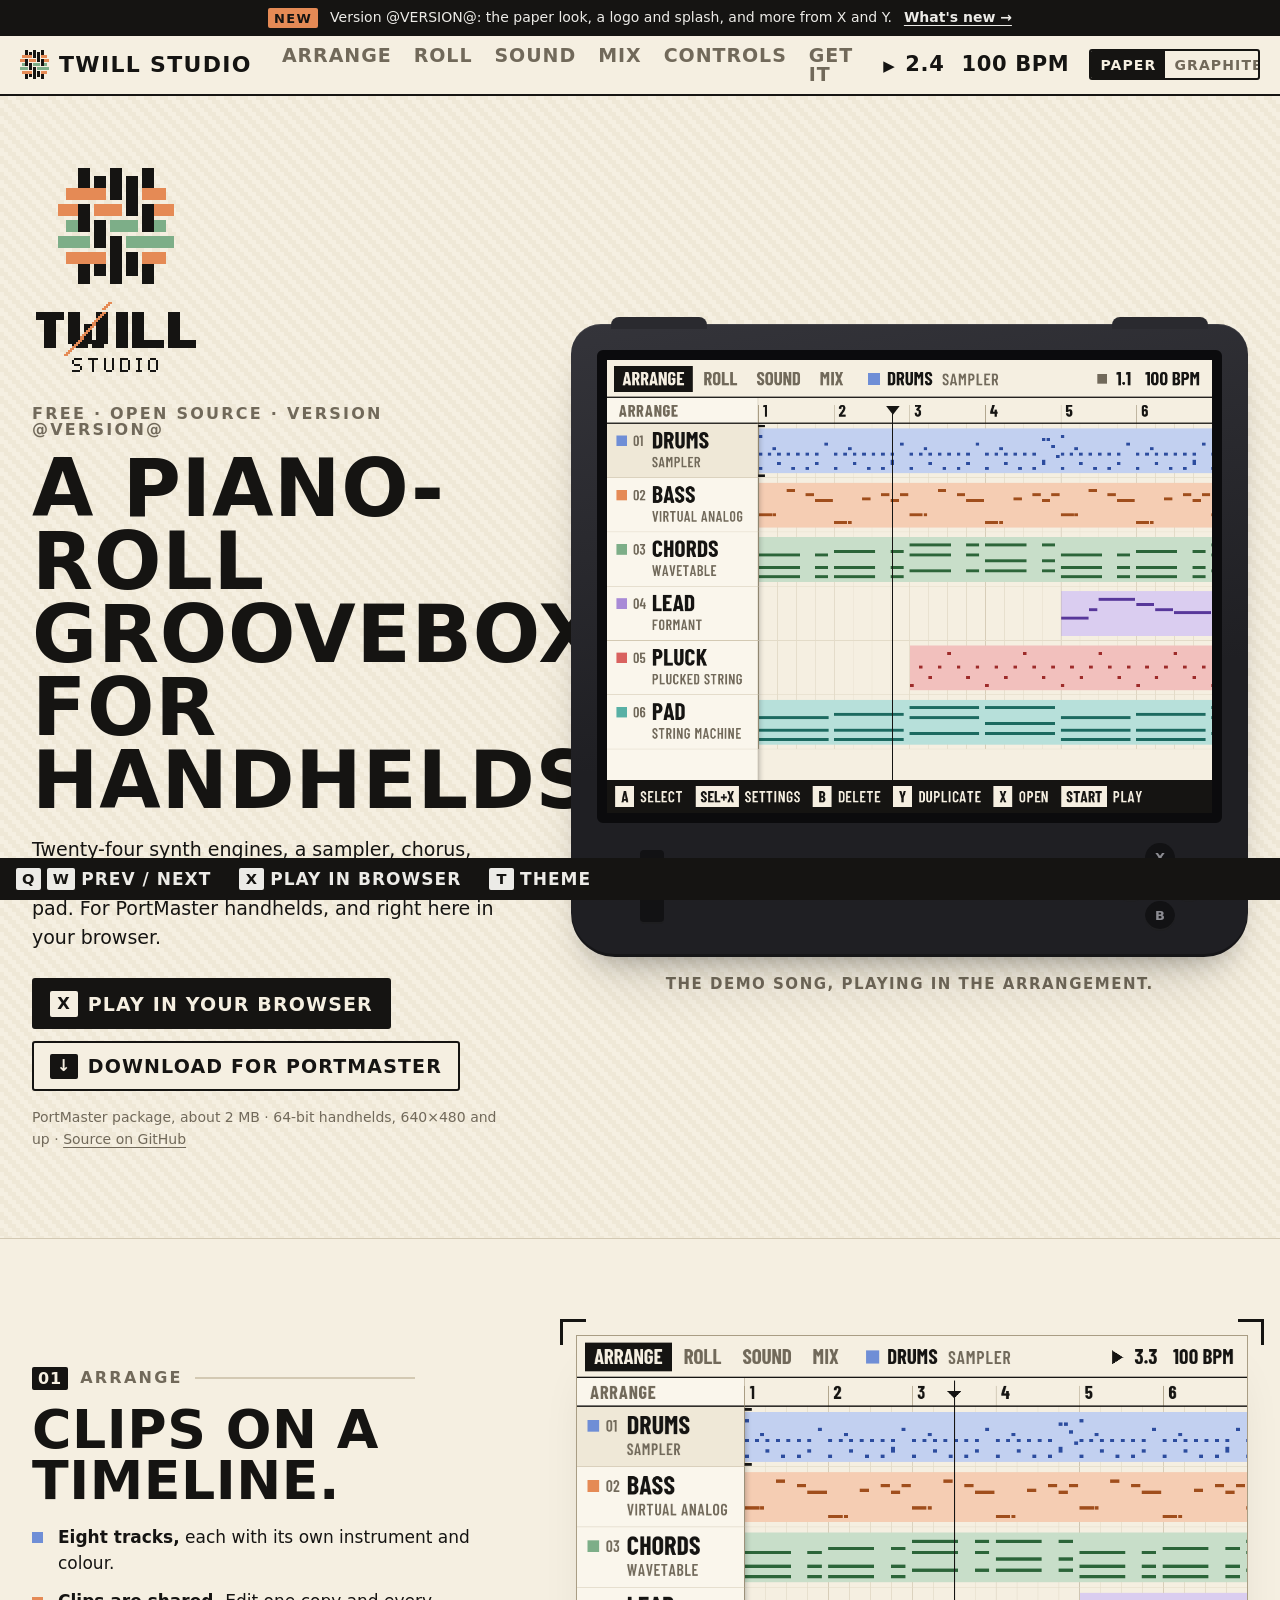
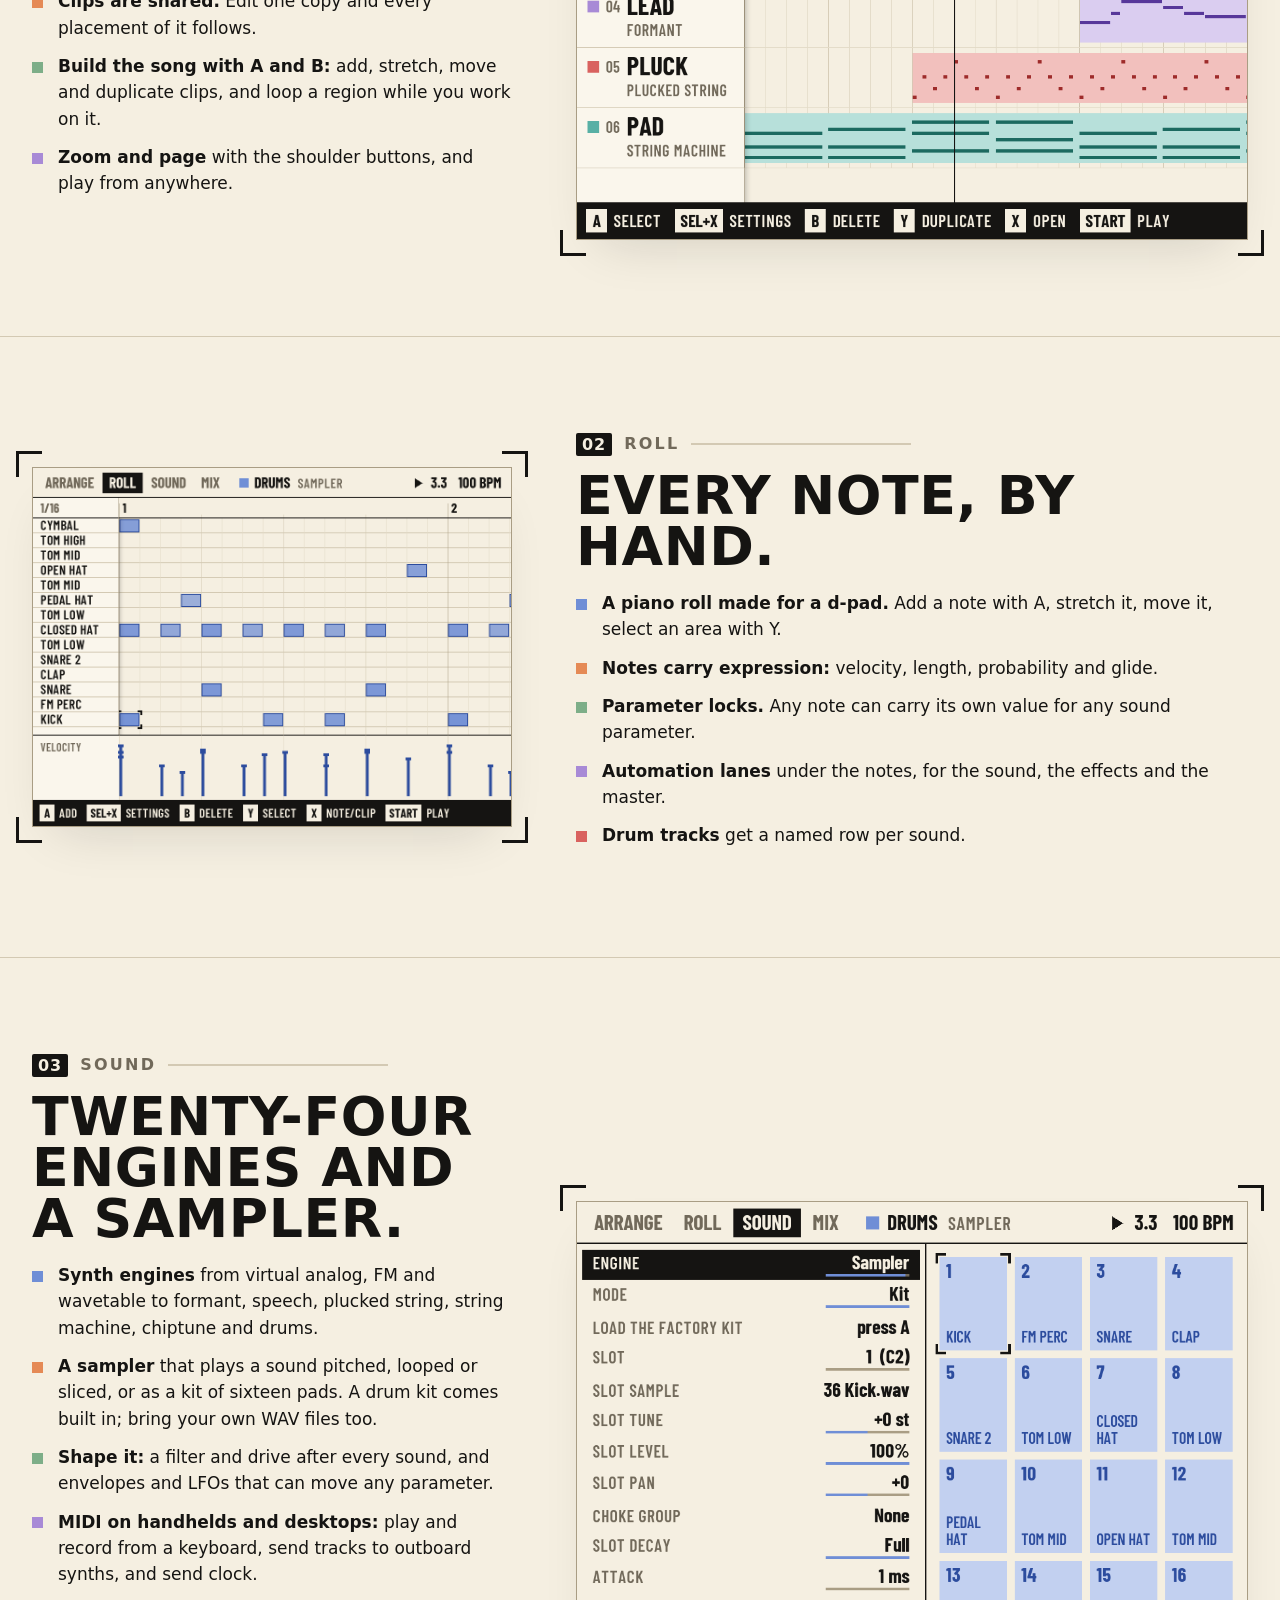
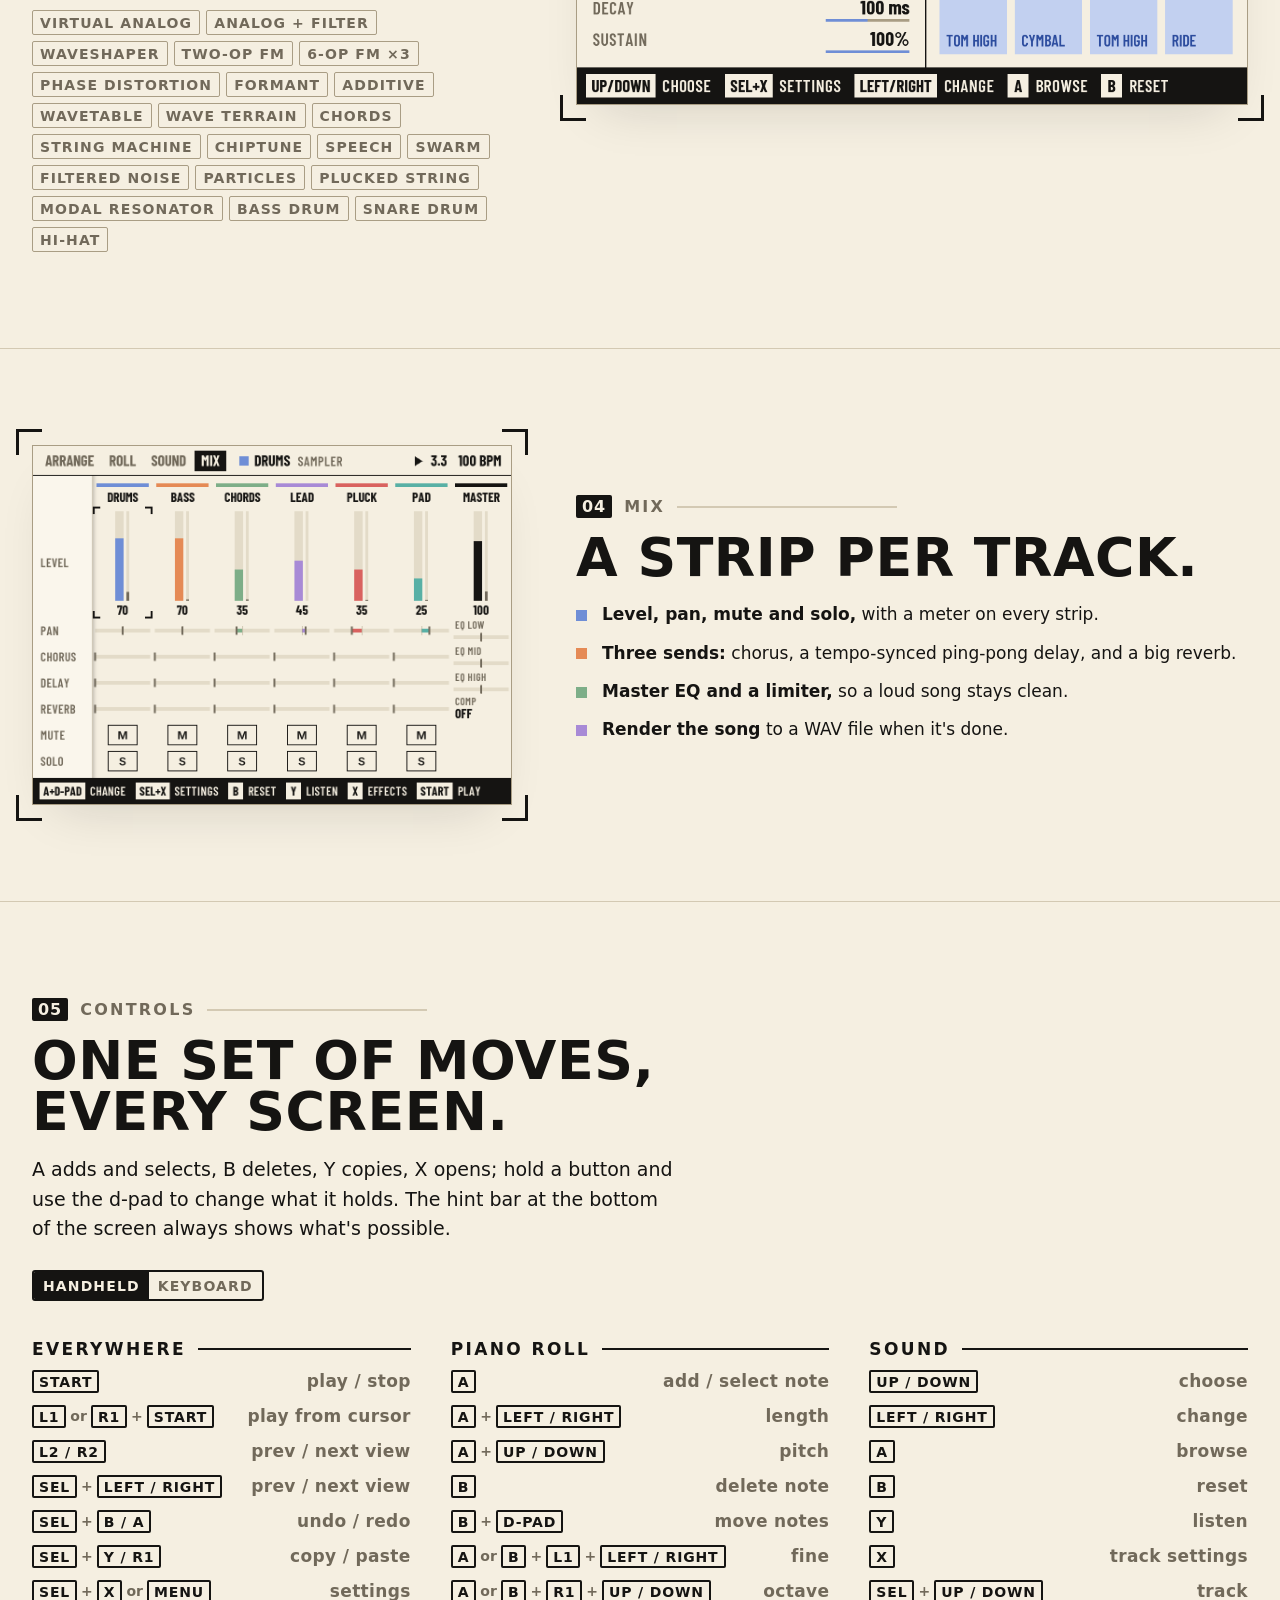
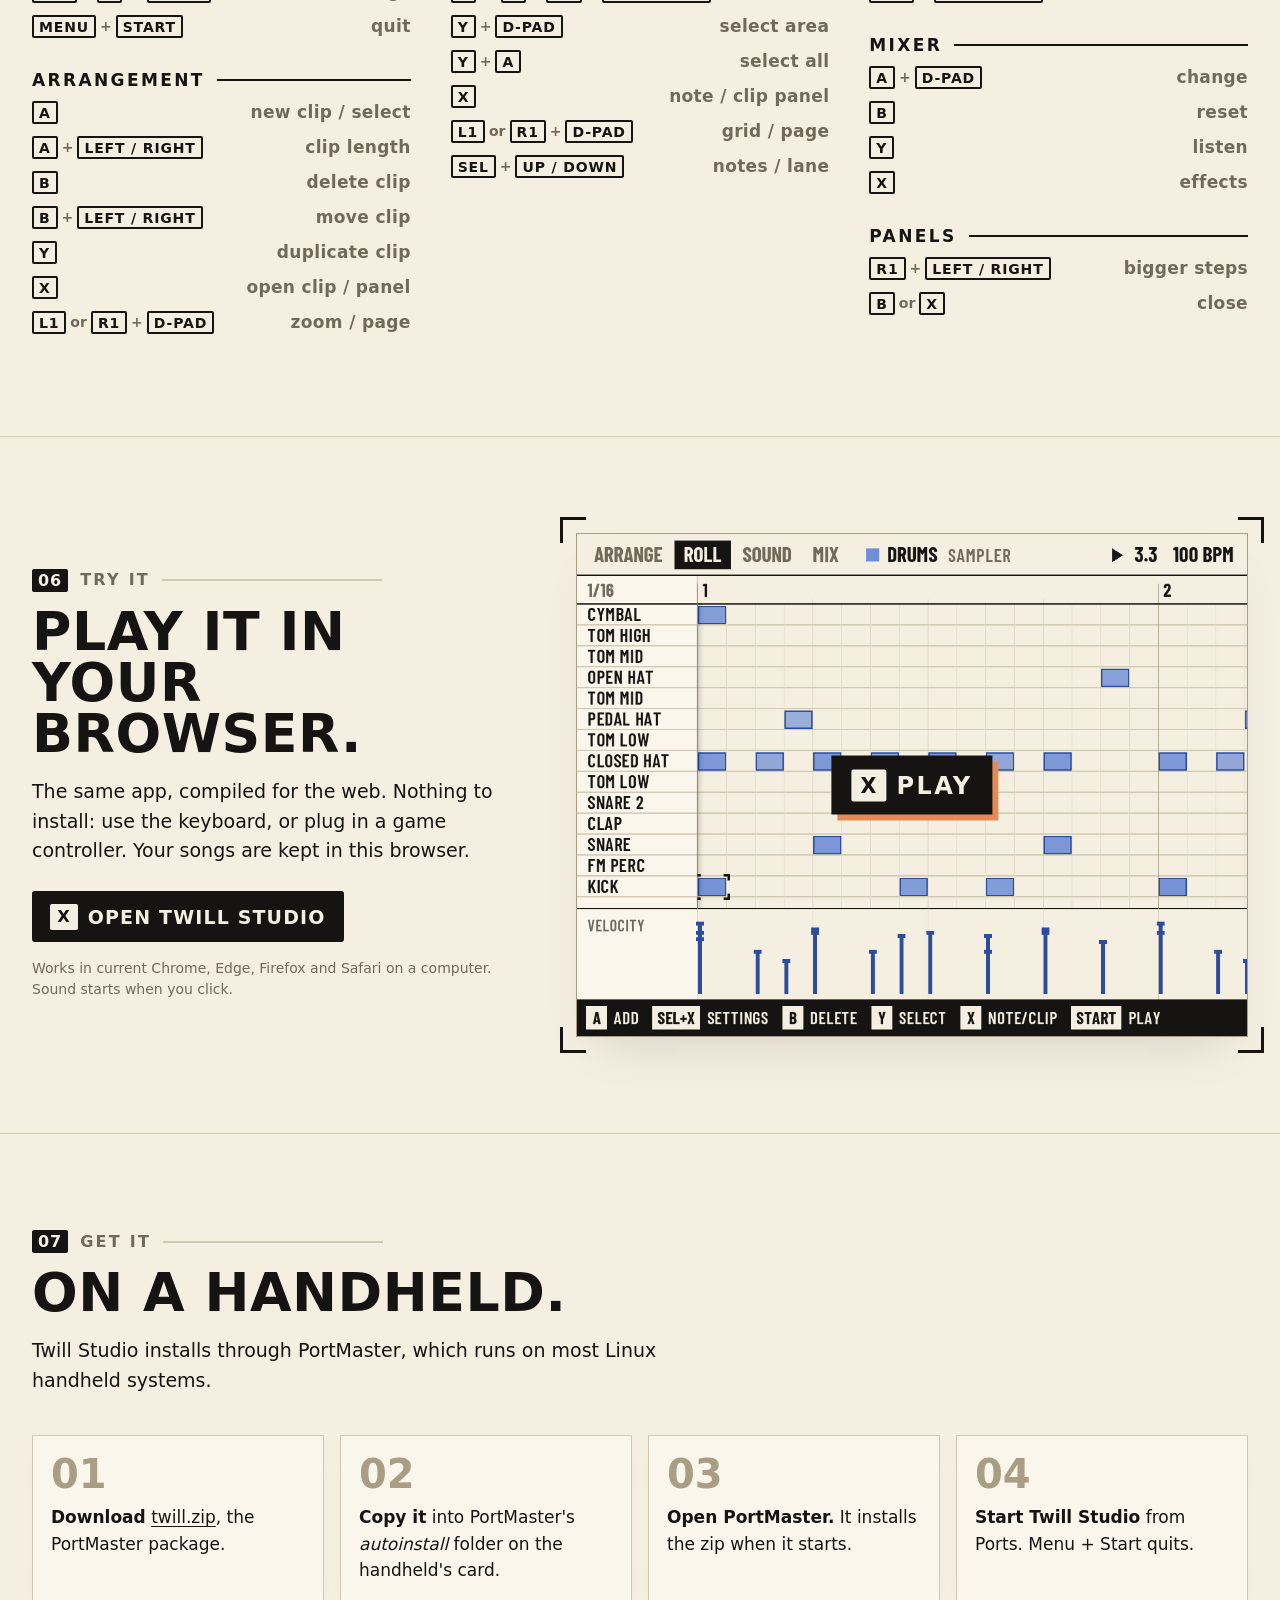
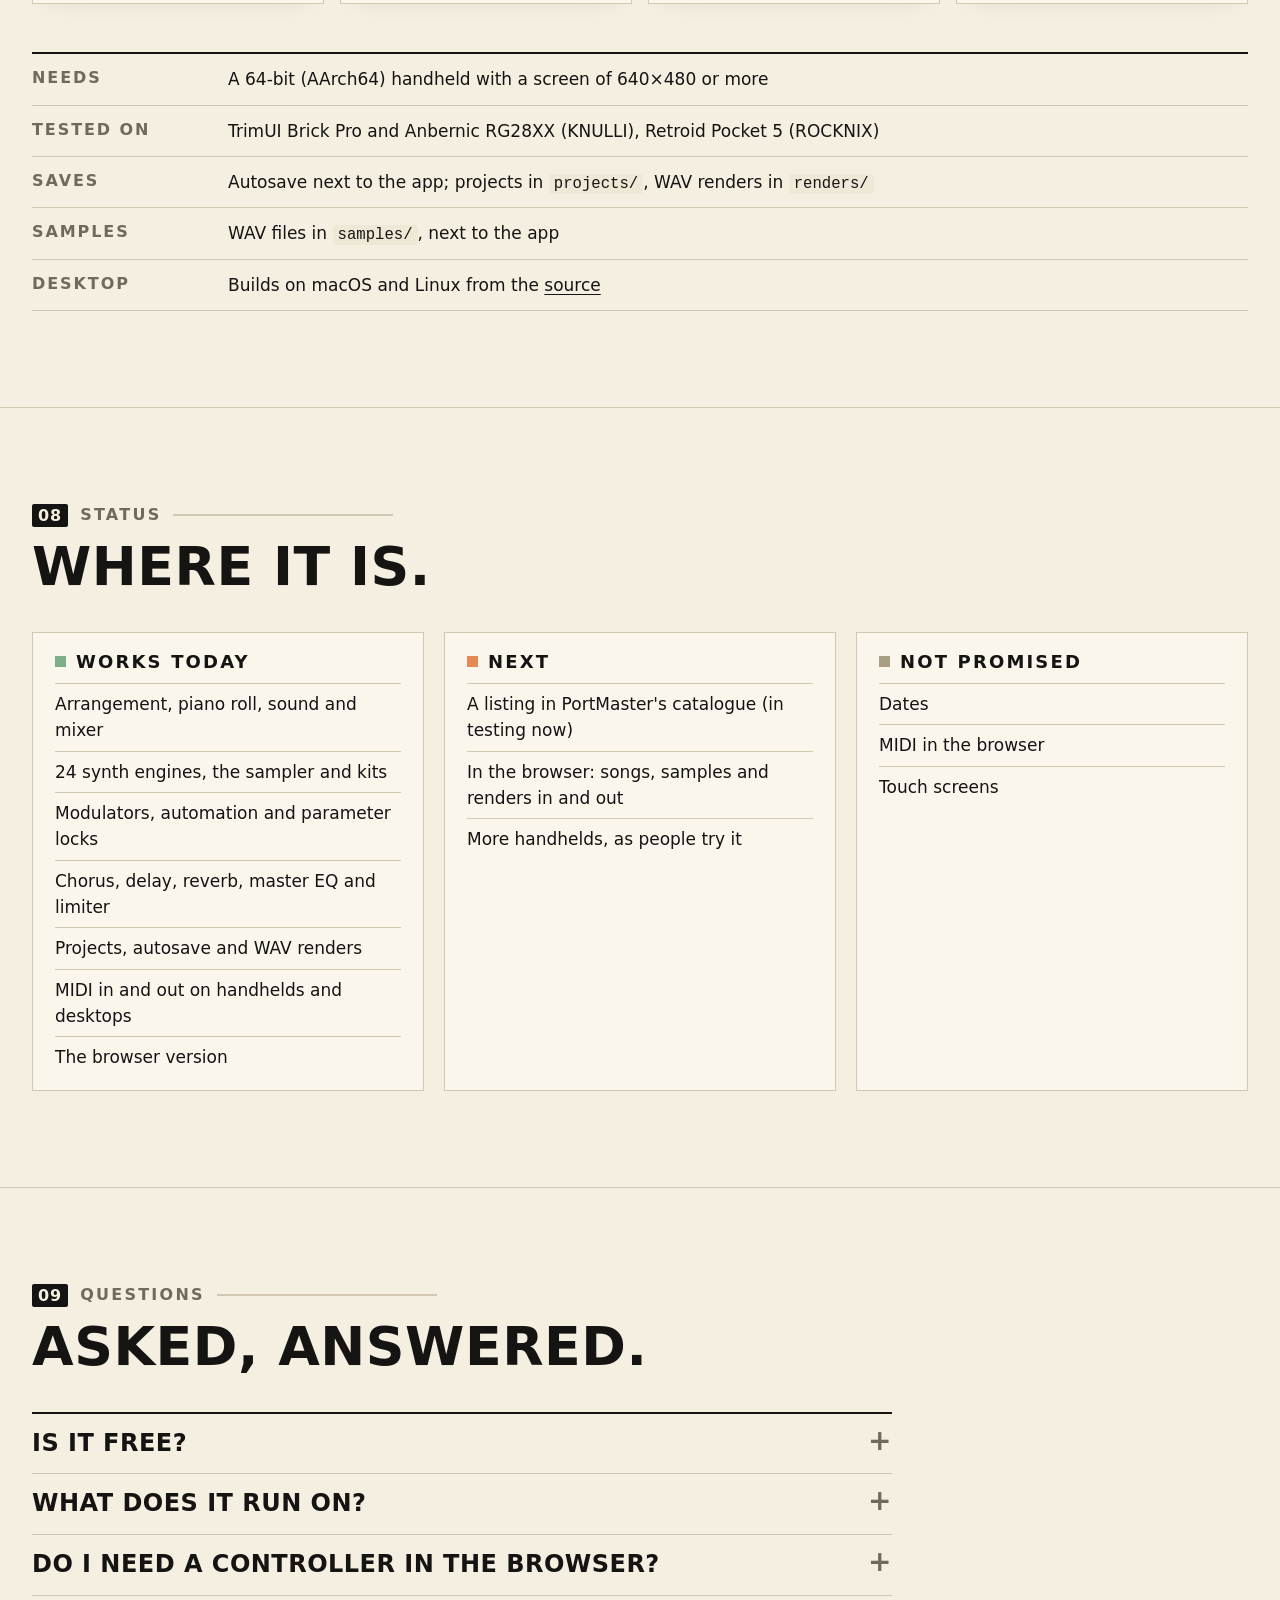
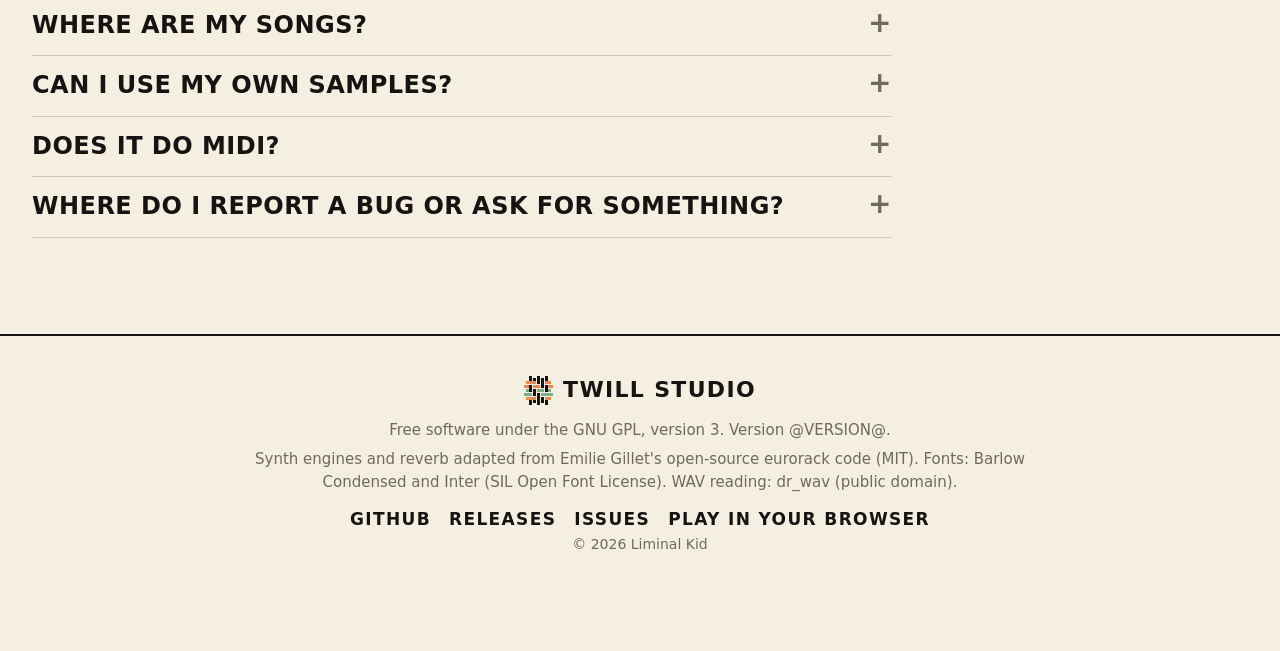
==== site/index.html @ 5e8b1de3 "A website and a web version: the landing page in the app's look, and Twill Studio in the browser Git" ====
<!doctype html>
<html lang="en">
<head>
<meta charset="utf-8">
<meta name="viewport" content="width=device-width, initial-scale=1">
<title>Twill Studio: a piano-roll groovebox for handhelds</title>
<meta name="description" content="A free, open-source piano-roll groovebox for PortMaster handhelds and your browser: 24 synth engines, a sampler, chorus, delay and reverb, written note by note with a d-pad.">
<meta property="og:title" content="Twill Studio">
<meta property="og:description" content="A free, open-source piano-roll groovebox for handhelds and your browser.">
<meta property="og:image" content="https://liminalkid.github.io/TwillStudio/images/logo/twill-logo-dark-social-1280x640.png">
<meta name="twitter:card" content="summary_large_image">
<link rel="icon" href="images/logo/twill-logo-dark-square-512.png">
<!-- The theme, before anything draws: the visitor's choice, else the system's. -->
<script>
  (function () {
    var t = null;
    try { t = localStorage.getItem('twill-theme'); } catch (e) {}
    if (t !== 'light' && t !== 'dark') t = matchMedia('(prefers-color-scheme: dark)').matches ? 'dark' : 'light';
    document.documentElement.setAttribute('data-theme', t);
  })();
</script>
<link rel="stylesheet" href="style.css">
</head>
<body>
<a class="skip" href="#main">Skip to content</a>

<div class="strip">
  <span class="chip">NEW</span>
  <span>Version @VERSION@: the paper look, a logo and splash, and more from X and Y.</span>
  <a href="https://github.com/LiminalKid/TwillStudio/releases/tag/v@VERSION@">What's new →</a>
</div>

<header class="topbar">
  <a class="brand" href="#top" aria-label="Twill Studio, top of the page">
    <canvas class="mark" width="29" height="29" aria-hidden="true"></canvas>
    <span>TWILL STUDIO</span>
  </a>
  <nav class="tabs" aria-label="Sections">
    <a href="#arrange">ARRANGE</a>
    <a href="#roll">ROLL</a>
    <a href="#sound">SOUND</a>
    <a href="#mix">MIX</a>
    <a href="#controls">CONTROLS</a>
    <a href="#get">GET IT</a>
  </nav>
  <div class="transport" aria-hidden="true">
    <span class="play-glyph">▶</span><span class="pos">1.1</span><span class="bpm">100 BPM</span>
  </div>
  <div class="theme" role="group" aria-label="Theme">
    <button type="button" data-set-theme="light">PAPER</button>
    <button type="button" data-set-theme="dark">GRAPHITE</button>
  </div>
</header>

<main id="main">

<section class="hero-wrap" id="top">
<div class="hero">
  <div class="hero-copy">
    <canvas class="weave" aria-label="The Twill Studio logo: a swatch of twill weave above the words Twill Studio" role="img"></canvas>
    <p class="eyebrow">FREE · OPEN SOURCE · VERSION @VERSION@</p>
    <h1>A piano-roll groovebox for handhelds.</h1>
    <p class="lede">Twenty-four synth engines, a sampler, chorus, delay and reverb, written note by
      note with a d-pad. For PortMaster handhelds, and right here in your browser.</p>
    <div class="ctas">
      <a class="button primary" href="play/"><kbd>X</kbd>Play in your browser</a>
      <a class="button" href="https://github.com/LiminalKid/TwillStudio/releases/latest/download/twill.zip"><kbd>↓</kbd>Download for PortMaster</a>
    </div>
    <p class="fine">PortMaster package, about 2 MB · 64-bit handhelds, 640×480 and up ·
      <a href="https://github.com/LiminalKid/TwillStudio">Source on GitHub</a></p>
  </div>
  <div class="hero-device">
    <div class="device" aria-hidden="true">
      <div class="shoulders"><i></i><i></i></div>
      <div class="screen">
        <img class="on-light" src="images/screens/arrangement-stopped-light.png" alt="">
        <img class="on-dark" src="images/screens/arrangement-stopped-dark.png" alt="">
        <div class="playhead"><b></b></div>
      </div>
      <div class="controls-row">
        <div class="dpad"><i></i><i></i></div>
        <div class="minis"><i>SELECT</i><i>START</i></div>
        <div class="face"><i>X</i><i>Y</i><i>A</i><i>B</i></div>
      </div>
    </div>
    <p class="caption">The demo song, playing in the arrangement.</p>
  </div>
</div>
</section>

<section class="band" id="arrange">
  <div class="band-copy">
    <p class="eyebrow"><span class="num">01</span> ARRANGE</p>
    <h2>Clips on a timeline.</h2>
    <ul>
      <li><b>Eight tracks,</b> each with its own instrument and colour.</li>
      <li><b>Clips are shared.</b> Edit one copy and every placement of it follows.</li>
      <li><b>Build the song with A and B:</b> add, stretch, move and duplicate clips, and loop a
        region while you work on it.</li>
      <li><b>Zoom and page</b> with the shoulder buttons, and play from anywhere.</li>
    </ul>
  </div>
  <figure class="shot">
    <img class="on-light" src="images/screens/arrangement-light.png" alt="The arrangement: six tracks of clips, drums, bass, chords, lead, pluck and pad, with the playhead in bar 3" loading="lazy">
    <img class="on-dark" src="images/screens/arrangement-dark.png" alt="The arrangement: six tracks of clips, drums, bass, chords, lead, pluck and pad, with the playhead in bar 3" loading="lazy">
  </figure>
</section>

<section class="band flip" id="roll">
  <div class="band-copy">
    <p class="eyebrow"><span class="num">02</span> ROLL</p>
    <h2>Every note, by hand.</h2>
    <ul>
      <li><b>A piano roll made for a d-pad.</b> Add a note with A, stretch it, move it, select an
        area with Y.</li>
      <li><b>Notes carry expression:</b> velocity, length, probability and glide.</li>
      <li><b>Parameter locks.</b> Any note can carry its own value for any sound parameter.</li>
      <li><b>Automation lanes</b> under the notes, for the sound, the effects and the master.</li>
      <li><b>Drum tracks</b> get a named row per sound.</li>
    </ul>
  </div>
  <figure class="shot">
    <img class="on-light" src="images/screens/roll-light.png" alt="The piano roll on the drum track: a named row per drum, with velocities in a lane below" loading="lazy">
    <img class="on-dark" src="images/screens/roll-dark.png" alt="The piano roll on the drum track: a named row per drum, with velocities in a lane below" loading="lazy">
  </figure>
</section>

<section class="band" id="sound">
  <div class="band-copy">
    <p class="eyebrow"><span class="num">03</span> SOUND</p>
    <h2>Twenty-four engines and a sampler.</h2>
    <ul>
      <li><b>Synth engines</b> from virtual analog, FM and wavetable to formant, speech, plucked
        string, string machine, chiptune and drums.</li>
      <li><b>A sampler</b> that plays a sound pitched, looped or sliced, or as a kit of sixteen
        pads. A drum kit comes built in; bring your own WAV files too.</li>
      <li><b>Shape it:</b> a filter and drive after every sound, and envelopes and LFOs that can
        move any parameter.</li>
      <li><b>MIDI on handhelds and desktops:</b> play and record from a keyboard, send tracks to
        outboard synths, and send clock.</li>
    </ul>
    <ul class="engines" aria-label="The synth engines">
      <li>Virtual analog</li><li>Analog + filter</li><li>Waveshaper</li><li>Two-op FM</li>
      <li>6-op FM ×3</li><li>Phase distortion</li><li>Formant</li><li>Additive</li>
      <li>Wavetable</li><li>Wave terrain</li><li>Chords</li><li>String machine</li>
      <li>Chiptune</li><li>Speech</li><li>Swarm</li><li>Filtered noise</li><li>Particles</li>
      <li>Plucked string</li><li>Modal resonator</li><li>Bass drum</li><li>Snare drum</li><li>Hi-hat</li>
    </ul>
  </div>
  <figure class="shot">
    <img class="on-light" src="images/screens/sound-light.png" alt="The sound view: the sampler in kit mode, with its sixteen pads and their settings" loading="lazy">
    <img class="on-dark" src="images/screens/sound-dark.png" alt="The sound view: the sampler in kit mode, with its sixteen pads and their settings" loading="lazy">
  </figure>
</section>

<section class="band flip" id="mix">
  <div class="band-copy">
    <p class="eyebrow"><span class="num">04</span> MIX</p>
    <h2>A strip per track.</h2>
    <ul>
      <li><b>Level, pan, mute and solo,</b> with a meter on every strip.</li>
      <li><b>Three sends:</b> chorus, a tempo-synced ping-pong delay, and a big reverb.</li>
      <li><b>Master EQ and a limiter,</b> so a loud song stays clean.</li>
      <li><b>Render the song</b> to a WAV file when it's done.</li>
    </ul>
  </div>
  <figure class="shot">
    <img class="on-light" src="images/screens/mixer-light.png" alt="The mixer: a strip per track with meter, level, pan, sends, mute and solo, and the master" loading="lazy">
    <img class="on-dark" src="images/screens/mixer-dark.png" alt="The mixer: a strip per track with meter, level, pan, sends, mute and solo, and the master" loading="lazy">
  </figure>
</section>

<section class="band wide" id="controls">
  <div class="band-head">
    <p class="eyebrow"><span class="num">05</span> CONTROLS</p>
    <h2>One set of moves, every screen.</h2>
    <p class="lede">A adds and selects, B deletes, Y copies, X opens; hold a button and use the
      d-pad to change what it holds. The hint bar at the bottom of the screen always shows what's
      possible.</p>
    <div class="switch" role="group" aria-label="Show the controls as">
      <button type="button" data-keys="pad" aria-pressed="true">HANDHELD</button>
      <button type="button" data-keys="keyboard" aria-pressed="false">KEYBOARD</button>
    </div>
  </div>
  <div class="control-sheet" id="control-sheet"></div>
</section>

<section class="band try" id="play">
  <div class="band-copy">
    <p class="eyebrow"><span class="num">06</span> TRY IT</p>
    <h2>Play it in your browser.</h2>
    <p class="lede">The same app, compiled for the web. Nothing to install: use the keyboard, or
      plug in a game controller. Your songs are kept in this browser.</p>
    <div class="ctas">
      <a class="button primary" href="play/"><kbd>X</kbd>Open Twill Studio</a>
    </div>
    <p class="fine">Works in current Chrome, Edge, Firefox and Safari on a computer. Sound starts
      when you click.</p>
  </div>
  <a class="shot link" href="play/" aria-label="Open Twill Studio in your browser">
    <img class="on-light" src="images/screens/roll-light.png" alt="" loading="lazy">
    <img class="on-dark" src="images/screens/roll-dark.png" alt="" loading="lazy">
    <span class="play-badge"><kbd>X</kbd>PLAY</span>
  </a>
</section>

<section class="band wide" id="get">
  <div class="band-head">
    <p class="eyebrow"><span class="num">07</span> GET IT</p>
    <h2>On a handheld.</h2>
    <p class="lede">Twill Studio installs through PortMaster, which runs on most Linux handheld
      systems.</p>
  </div>
  <ol class="steps">
    <li><span class="num">01</span><b>Download</b> <a href="https://github.com/LiminalKid/TwillStudio/releases/latest/download/twill.zip">twill.zip</a>, the PortMaster package.</li>
    <li><span class="num">02</span><b>Copy it</b> into PortMaster's <i>autoinstall</i> folder on the handheld's card.</li>
    <li><span class="num">03</span><b>Open PortMaster.</b> It installs the zip when it starts.</li>
    <li><span class="num">04</span><b>Start Twill Studio</b> from Ports. Menu + Start quits.</li>
  </ol>
  <dl class="spec">
    <div><dt>NEEDS</dt><dd>A 64-bit (AArch64) handheld with a screen of 640×480 or more</dd></div>
    <div><dt>TESTED ON</dt><dd>TrimUI Brick Pro and Anbernic RG28XX (KNULLI), Retroid Pocket 5 (ROCKNIX)</dd></div>
    <div><dt>SAVES</dt><dd>Autosave next to the app; projects in <code>projects/</code>, WAV renders in <code>renders/</code></dd></div>
    <div><dt>SAMPLES</dt><dd>WAV files in <code>samples/</code>, next to the app</dd></div>
    <div><dt>DESKTOP</dt><dd>Builds on macOS and Linux from the <a href="https://github.com/LiminalKid/TwillStudio/blob/main/BUILDING.md">source</a></dd></div>
  </dl>
</section>

<section class="band wide" id="status">
  <div class="band-head">
    <p class="eyebrow"><span class="num">08</span> STATUS</p>
    <h2>Where it is.</h2>
  </div>
  <div class="status">
    <div>
      <h3><span class="dot ok"></span>WORKS TODAY</h3>
      <ul>
        <li>Arrangement, piano roll, sound and mixer</li>
        <li>24 synth engines, the sampler and kits</li>
        <li>Modulators, automation and parameter locks</li>
        <li>Chorus, delay, reverb, master EQ and limiter</li>
        <li>Projects, autosave and WAV renders</li>
        <li>MIDI in and out on handhelds and desktops</li>
        <li>The browser version</li>
      </ul>
    </div>
    <div>
      <h3><span class="dot next"></span>NEXT</h3>
      <ul>
        <li>A listing in PortMaster's catalogue (in testing now)</li>
        <li>In the browser: songs, samples and renders in and out</li>
        <li>More handhelds, as people try it</li>
      </ul>
    </div>
    <div>
      <h3><span class="dot no"></span>NOT PROMISED</h3>
      <ul>
        <li>Dates</li>
        <li>MIDI in the browser</li>
        <li>Touch screens</li>
      </ul>
    </div>
  </div>
</section>

<section class="band wide" id="faq">
  <div class="band-head">
    <p class="eyebrow"><span class="num">09</span> QUESTIONS</p>
    <h2>Asked, answered.</h2>
  </div>
  <div class="faq">
    <details>
      <summary>Is it free?</summary>
      <p>Yes, and open source under the GNU GPL, version 3. The built-in drum kit's samples are
        public domain (CC0). Music you make with Twill Studio is yours.</p>
    </details>
    <details>
      <summary>What does it run on?</summary>
      <p>64-bit Linux handhelds through PortMaster, with a screen of 640×480 or larger; current
        web browsers on a computer; and macOS or Linux if you build it yourself.</p>
    </details>
    <details>
      <summary>Do I need a controller in the browser?</summary>
      <p>No. The keyboard works: arrows move, X is A, Z is B, S is X, A is Y, Q and W are L1 and
        R1, 1 and 2 are L2 and R2, Enter is Start, Tab is Select and Esc is Menu. A game
        controller works too.</p>
    </details>
    <details>
      <summary>Where are my songs?</summary>
      <p>On a handheld, next to the app: the last song autosaves, and saved projects go to
        <code>projects/</code>. In the browser, they're kept in that browser's storage for this
        site, so clearing the site's data clears them. A way to take them in and out of the
        browser is next on the list.</p>
    </details>
    <details>
      <summary>Can I use my own samples?</summary>
      <p>Yes. Put WAV files in the <code>samples/</code> folder next to the app and choose them
        from the sound view.</p>
    </details>
    <details>
      <summary>Does it do MIDI?</summary>
      <p>On handhelds and desktops: a MIDI keyboard plays and records the current track, a track
        can play an outboard synth instead of its own sound, and the clock can go out. Not in the
        browser yet.</p>
    </details>
    <details>
      <summary>Where do I report a bug or ask for something?</summary>
      <p>On <a href="https://github.com/LiminalKid/TwillStudio/issues">GitHub</a>.</p>
    </details>
  </div>
</section>

</main>

<footer class="foot">
  <div class="foot-brand">
    <canvas class="mark" width="29" height="29" aria-hidden="true"></canvas>
    <span>TWILL STUDIO</span>
  </div>
  <p>Free software under the GNU GPL, version 3. Version @VERSION@.</p>
  <p class="credits">Synth engines and reverb adapted from Emilie Gillet's open-source eurorack
    code (MIT). Fonts: Barlow Condensed and Inter (SIL Open Font License). WAV reading:
    dr_wav (public domain).</p>
  <p class="links">
    <a href="https://github.com/LiminalKid/TwillStudio">GitHub</a>
    <a href="https://github.com/LiminalKid/TwillStudio/releases">Releases</a>
    <a href="https://github.com/LiminalKid/TwillStudio/issues">Issues</a>
    <a href="play/">Play in your browser</a>
  </p>
  <p class="fine">© 2026 Liminal Kid</p>
</footer>

<div class="hintbar" aria-hidden="true">
  <span><kbd>Q</kbd><kbd>W</kbd>PREV / NEXT</span>
  <span><kbd>X</kbd>PLAY IN BROWSER</span>
  <span><kbd>T</kbd>THEME</span>
</div>

<script src="logo.js"></script>
<script src="site.js"></script>
</body>
</html>
---- site/style.css ----
/* Twill Studio's site, in the app's own look (src/app/Theme.h): paper and ink, or graphite;
   Barlow Condensed capitals for names and labels, Inter for reading; keycaps, viewfinder brackets
   and the woven twill. */

@font-face { font-family: "Barlow Condensed"; font-weight: 600; font-display: swap;
  src: url("fonts/BarlowCondensed-SemiBold.ttf") format("truetype"); }
@font-face { font-family: "Barlow Condensed"; font-weight: 700; font-display: swap;
  src: url("fonts/BarlowCondensed-Bold.ttf") format("truetype"); }
@font-face { font-family: "Inter"; font-weight: 400; font-display: swap;
  src: url("fonts/Inter-Regular.ttf") format("truetype"); }
@font-face { font-family: "Inter"; font-weight: 600; font-display: swap;
  src: url("fonts/Inter-SemiBold.ttf") format("truetype"); }

:root {
  --bg: #F5EFE1;           /* the paper */
  --panel: #FAF6EC;        /* a sheet lying on it */
  --text: #151412;         /* the ink */
  --dim: #71695A;
  --rule: #D3C9B3;
  --rule-strong: #A99D84;
  --chip: #EFE8D7;
  --block: #151412;        /* a selected row: an ink block */
  --block-text: #F5EFE1;
  --bar: #151412;          /* the hint bar */
  --keycap: #F5EFE1;
  --keycap-text: #151412;
  --logo-thread: #151412;  /* the logo's cream threads, as ink on paper */
  --shadow: rgba(21, 20, 18, 0.16);
  --orange: #E58A55; --green: #7DAE88; --blue: #6F8ED6; --purple: #A88AD6;
  --red: #D9625F; --teal: #58B0A5; --pink: #DE88AC; --gold: #E2B649;
  --twill: url("data:image/svg+xml,%3Csvg xmlns='http://www.w3.org/2000/svg' width='16' height='16' shape-rendering='crispEdges'%3E%3Cpath fill='%23EFE8D7' d='M0 0h8v4H0zM4 4h8v4H4zM8 8h8v4H8zM12 12h4v4h-4zM0 12h4v4H0z'/%3E%3C/svg%3E");
  --cond: "Barlow Condensed", "Arial Narrow", system-ui, sans-serif;
  --sans: "Inter", system-ui, -apple-system, "Segoe UI", sans-serif;
  color-scheme: light;
}
:root[data-theme="dark"] {
  --bg: #1B1B1D;
  --panel: #26262A;
  --text: #ECEBE7;
  --dim: #9B9993;
  --rule: #36363A;
  --rule-strong: #58585D;
  --chip: #2A2A2E;
  --block: #ECEBE7;
  --block-text: #1B1B1D;
  --bar: #0E0E10;
  --keycap: #ECEBE7;
  --keycap-text: #1B1B1D;
  --logo-thread: #F5EFE1;
  --shadow: rgba(0, 0, 0, 0.5);
  --twill: url("data:image/svg+xml,%3Csvg xmlns='http://www.w3.org/2000/svg' width='16' height='16' shape-rendering='crispEdges'%3E%3Cpath fill='%23202023' d='M0 0h8v4H0zM4 4h8v4H4zM8 8h8v4H8zM12 12h4v4h-4zM0 12h4v4H0z'/%3E%3C/svg%3E");
  color-scheme: dark;
}

* { box-sizing: border-box; }
html { scroll-behavior: smooth; scroll-padding-top: 72px; }
@media (prefers-reduced-motion: reduce) { html { scroll-behavior: auto; } }
body { margin: 0; background: var(--bg); color: var(--text); font: 17px/1.55 var(--sans);
  -webkit-font-smoothing: antialiased; }
a { color: inherit; text-decoration-thickness: 1px; text-underline-offset: 3px; }
a:hover { text-decoration-thickness: 2px; }
img { max-width: 100%; display: block; }
code { font: 0.92em ui-monospace, Menlo, monospace; background: var(--chip); padding: 1px 5px; border-radius: 3px; }
.skip { position: absolute; left: -999px; top: 8px; background: var(--block); color: var(--block-text); padding: 8px 12px; z-index: 50; }
.skip:focus { left: 8px; }
:focus-visible { outline: 3px solid var(--orange); outline-offset: 3px; }

/* Screenshots come in both themes; the page shows the one that matches. */
:root[data-theme="dark"] .on-light, :root:not([data-theme="dark"]) .on-dark { display: none; }

/* Keycaps, as in the app's hint bar. */
kbd { display: inline-flex; align-items: center; justify-content: center; min-width: 1.7em; height: 1.55em;
  padding: 0 0.4em; background: var(--keycap); color: var(--keycap-text); border-radius: 2px;
  font: 700 0.86em/1 var(--cond); letter-spacing: 0.04em; }

/* ---- The release strip and the top bar ---- */

.strip { display: flex; flex-wrap: wrap; gap: 4px 12px; justify-content: center; align-items: center;
  padding: 7px 16px; background: var(--bar); color: #ECEBE7; font-size: 14px; }
.strip a { color: #ECEBE7; font-weight: 600; }
.chip { font: 700 13px/1 var(--cond); letter-spacing: 0.1em; background: var(--orange); color: #151412;
  padding: 4px 6px 3px; border-radius: 2px; }

.topbar { position: sticky; top: 0; z-index: 20; display: flex; align-items: center; gap: 20px;
  height: 60px; padding: 0 20px; background: var(--bg); border-bottom: 2px solid var(--text); }
.brand, .foot-brand { display: flex; align-items: center; gap: 10px; text-decoration: none;
  font: 700 22px/1 var(--cond); letter-spacing: 0.06em; white-space: nowrap; }
.mark { width: 29px; height: 29px; image-rendering: pixelated; }
.tabs { display: flex; gap: 2px; flex: 1; justify-content: center; }
.tabs a { font: 700 19px/1 var(--cond); letter-spacing: 0.05em; color: var(--dim); text-decoration: none;
  padding: 9px 10px 8px; border-radius: 2px; transition: background 0.15s, color 0.15s; }
.tabs a:hover { color: var(--text); }
.tabs a.active { background: var(--block); color: var(--block-text); }
.transport { display: flex; align-items: baseline; gap: 10px; font: 700 21px/1 var(--cond); letter-spacing: 0.03em;
  font-variant-numeric: tabular-nums; white-space: nowrap; }
.transport .pos { min-width: 2.2em; }
.transport .play-glyph { font-size: 15px; }
.theme { display: flex; border: 2px solid var(--text); border-radius: 3px; overflow: hidden; }
.theme button, .switch button { font: 700 14px/1 var(--cond); letter-spacing: 0.08em; padding: 7px 9px 6px;
  border: 0; background: transparent; color: var(--dim); cursor: pointer; }
.theme button[aria-pressed="true"], .switch button[aria-pressed="true"] { background: var(--block); color: var(--block-text); }

/* ---- Hero ---- */

.hero-wrap { background: var(--bg) var(--twill); background-size: 16px 16px; }
.hero { display: grid; grid-template-columns: minmax(0, 5fr) minmax(0, 7fr); gap: 56px; align-items: center;
  max-width: 1280px; margin: 0 auto; padding: 72px 32px 88px; }
.weave { width: 168px; height: 208px; image-rendering: pixelated; display: block; margin-bottom: 30px; }
.eyebrow { display: flex; align-items: center; gap: 12px; margin: 0 0 14px;
  font: 700 16px/1 var(--cond); letter-spacing: 0.14em; color: var(--dim); }
.eyebrow::after { content: ""; flex: 1; height: 2px; background: var(--rule); max-width: 220px; }
.eyebrow .num { background: var(--block); color: var(--block-text); padding: 4px 6px 3px; border-radius: 2px; letter-spacing: 0.06em; }
h1, h2 { font-family: var(--cond); font-weight: 700; text-transform: uppercase; letter-spacing: 0.01em; margin: 0 0 18px; }
h1 { font-size: clamp(46px, 6.2vw, 84px); line-height: 0.92; }
h2 { font-size: clamp(36px, 4.2vw, 56px); line-height: 0.95; }
.lede { font-size: 19px; color: var(--text); max-width: 34em; margin: 0 0 26px; }
.fine { font-size: 14px; color: var(--dim); margin: 16px 0 0; }
.fine a { color: var(--dim); }
.ctas { display: flex; flex-wrap: wrap; gap: 12px; }
.button { display: inline-flex; align-items: center; gap: 10px; padding: 11px 16px 10px; border: 2px solid var(--text);
  border-radius: 3px; text-decoration: none; font: 700 19px/1 var(--cond); letter-spacing: 0.06em; text-transform: uppercase;
  transition: transform 0.12s, box-shadow 0.12s; background: var(--bg); }
.button kbd { background: var(--text); color: var(--bg); }
.button.primary { background: var(--block); color: var(--block-text); }
.button.primary kbd { background: var(--block-text); color: var(--block); }
.button:hover { transform: translate(-2px, -2px); box-shadow: 4px 4px 0 var(--text); }
.button.primary:hover { box-shadow: 4px 4px 0 var(--orange); }

/* A handheld, drawn: a screen, a d-pad and four face buttons. */
.hero-device { display: flex; flex-direction: column; align-items: center; }
.device { position: relative; width: 100%; max-width: 680px; padding: 26px 26px 20px; border-radius: 30px 30px 44px 44px;
  background: linear-gradient(170deg, #34343A, #1F1F23 60%); box-shadow: 0 40px 70px -30px var(--shadow),
  0 18px 30px -18px rgba(0, 0, 0, 0.35), inset 0 1px 0 rgba(255, 255, 255, 0.08), inset 0 -3px 0 rgba(0, 0, 0, 0.3); }
.shoulders { position: absolute; top: -7px; left: 40px; right: 40px; display: flex; justify-content: space-between; }
.shoulders i { width: 96px; height: 12px; border-radius: 8px 8px 0 0; background: #2A2A2F; }
/* The bezel is a border outside the picture, so the screenshot keeps its own shape (4:3) and the
   playhead's percentages are of the picture alone. */
.screen { position: relative; box-sizing: content-box; border: 10px solid #0B0B0D; border-radius: 6px; overflow: hidden; background: #000; }
.screen img { width: 100%; height: auto; }
/* The playhead, moving at the demo song's 100 BPM (site.js); placed in the screenshot's own pixels. */
.playhead { position: absolute; top: 10.4%; bottom: 7.3%; left: 25%; width: max(1.5px, 0.2%); background: var(--text);
  will-change: left; }
.playhead b { position: absolute; top: -1px; left: 50%; width: 14px; height: 9px; transform: translateX(-50%);
  background: var(--text); clip-path: polygon(0 0, 100% 0, 50% 100%); }
.controls-row { display: grid; grid-template-columns: 1fr auto 1fr; align-items: center; padding: 20px 18px 6px; }
.dpad { position: relative; width: 74px; height: 74px; }
.dpad i { position: absolute; background: #121214; border-radius: 4px; box-shadow: inset 0 -2px 0 rgba(255, 255, 255, 0.05); }
.dpad i:first-child { left: 25px; top: 0; width: 24px; height: 74px; }
.dpad i:last-child { top: 25px; left: 0; width: 74px; height: 24px; }
.minis { display: flex; gap: 14px; }
.minis i { font: 700 10px/1 var(--cond); letter-spacing: 0.12em; color: #7C7C82; font-style: normal; display: flex;
  flex-direction: column; align-items: center; gap: 6px; }
.minis i::before { content: ""; width: 30px; height: 8px; border-radius: 6px; background: #121214; }
.face { justify-self: end; position: relative; width: 88px; height: 88px; }
.face i { position: absolute; width: 30px; height: 30px; border-radius: 50%; background: #121214; color: #8C8C92;
  font: 700 13px/30px var(--cond); text-align: center; font-style: normal; box-shadow: inset 0 -2px 0 rgba(255, 255, 255, 0.06); }
.face i:nth-child(1) { left: 29px; top: 0; }      /* X */
.face i:nth-child(2) { left: 0; top: 29px; }      /* Y */
.face i:nth-child(3) { right: 0; top: 29px; }     /* A */
.face i:nth-child(4) { left: 29px; bottom: 0; }   /* B */
.caption { font: 600 15px/1.3 var(--cond); letter-spacing: 0.1em; text-transform: uppercase; color: var(--dim); margin: 18px 0 0; }

/* ---- Bands ---- */

.band { display: grid; grid-template-columns: minmax(0, 5fr) minmax(0, 7fr); gap: 64px; align-items: center;
  max-width: 1280px; margin: 0 auto; padding: 96px 32px; border-top: 1px solid var(--rule); }
.band.flip .band-copy { order: 2; }
.band.wide { display: block; }
.band-head { max-width: 780px; margin-bottom: 40px; }
.band ul { list-style: none; padding: 0; margin: 0; }
.band-copy > ul:not(.engines) > li { position: relative; padding: 0 0 0 26px; margin: 0 0 12px; }
.band-copy > ul:not(.engines) > li::before { content: ""; position: absolute; left: 0; top: 0.5em; width: 11px; height: 11px; background: var(--blue); }
.band-copy > ul:not(.engines) > li:nth-child(2)::before { background: var(--orange); }
.band-copy > ul:not(.engines) > li:nth-child(3)::before { background: var(--green); }
.band-copy > ul:not(.engines) > li:nth-child(4)::before { background: var(--purple); }
.band-copy > ul:not(.engines) > li:nth-child(5)::before { background: var(--red); }
.band-copy b { font-weight: 600; }
.engines { display: flex; flex-wrap: wrap; gap: 6px; margin-top: 22px !important; }
.engines li { font: 600 14px/1 var(--cond); letter-spacing: 0.08em; text-transform: uppercase; color: var(--dim);
  border: 1px solid var(--rule-strong); padding: 5px 7px 4px; border-radius: 2px; }

/* A screenshot in the viewfinder: corner brackets, as the app's cursor. */
.shot { position: relative; margin: 0; box-shadow: 0 24px 50px -24px var(--shadow); }
.shot img { width: 100%; height: auto; border: 1px solid var(--rule-strong); }
.shot::before { content: ""; position: absolute; inset: -16px; pointer-events: none;
  --c: var(--text); --l: 26px; --t: 3px;
  background:
    linear-gradient(var(--c), var(--c)) top left / var(--l) var(--t),
    linear-gradient(var(--c), var(--c)) top left / var(--t) var(--l),
    linear-gradient(var(--c), var(--c)) top right / var(--l) var(--t),
    linear-gradient(var(--c), var(--c)) top right / var(--t) var(--l),
    linear-gradient(var(--c), var(--c)) bottom left / var(--l) var(--t),
    linear-gradient(var(--c), var(--c)) bottom left / var(--t) var(--l),
    linear-gradient(var(--c), var(--c)) bottom right / var(--l) var(--t),
    linear-gradient(var(--c), var(--c)) bottom right / var(--t) var(--l);
  background-repeat: no-repeat; opacity: 0; transform: scale(1.03); transition: opacity 0.35s, transform 0.35s; }
.shot.seen::before, .shot:hover::before { opacity: 1; transform: scale(1); }
.shot.link { display: block; }
.play-badge { position: absolute; left: 50%; top: 50%; transform: translate(-50%, -50%); display: flex; align-items: center; gap: 10px;
  background: var(--block); color: var(--block-text); padding: 14px 20px 13px; font: 700 24px/1 var(--cond); letter-spacing: 0.1em;
  box-shadow: 6px 6px 0 var(--orange); transition: transform 0.15s; }
.play-badge kbd { background: var(--block-text); color: var(--block); }
.shot.link:hover .play-badge { transform: translate(-50%, -50%) scale(1.05); }

/* The controls, as the app's Controls panel. */
.switch { display: inline-flex; border: 2px solid var(--text); border-radius: 3px; overflow: hidden; }
.control-sheet { columns: 3 320px; column-gap: 40px; }
.group { break-inside: avoid; margin: 0 0 28px; }
.group h3 { display: flex; align-items: center; gap: 12px; margin: 0 0 6px; font: 700 17px/1 var(--cond); letter-spacing: 0.14em; }
.group h3::after { content: ""; flex: 1; height: 2px; background: var(--text); }
.row { display: flex; align-items: center; justify-content: space-between; gap: 12px; padding: 6px 8px; margin: 0 -8px;
  border-radius: 2px; transition: background 0.1s, color 0.1s; }
.row .keys { display: flex; flex-wrap: wrap; align-items: center; gap: 4px; font: 600 14px/1 var(--cond); color: var(--dim); }
.row .act { font: 600 17px/1.1 var(--cond); letter-spacing: 0.02em; color: var(--dim); text-align: right; }
.cap { display: inline-block; border: 2px solid var(--text); color: var(--text); padding: 3px 5px 2px; border-radius: 2px;
  font: 700 14px/1 var(--cond); letter-spacing: 0.06em; text-transform: uppercase; white-space: nowrap; }
.row:hover { background: var(--block); }
.row:hover .act, .row:hover .keys { color: var(--block-text); }
.row:hover .cap { border-color: var(--block-text); color: var(--block-text); }

/* Install steps and the spec sheet. */
.steps { list-style: none; padding: 0; margin: 0 0 48px; display: grid; grid-template-columns: repeat(4, minmax(0, 1fr)); gap: 16px; }
.steps li { background: var(--panel); border: 1px solid var(--rule); padding: 18px 18px 20px; box-shadow: 0 10px 24px -18px var(--shadow); }
.steps .num { display: block; font: 700 40px/1 var(--cond); color: var(--rule-strong); margin-bottom: 10px; }
.steps b { font-weight: 600; }
.spec { margin: 0; border-top: 2px solid var(--text); }
.spec div { display: grid; grid-template-columns: 180px 1fr; gap: 16px; padding: 12px 0; border-bottom: 1px solid var(--rule); }
.spec dt { font: 700 16px/1.5 var(--cond); letter-spacing: 0.12em; color: var(--dim); }
.spec dd { margin: 0; }

/* Status. */
.status { display: grid; grid-template-columns: repeat(3, minmax(0, 1fr)); gap: 20px; }
.status > div { background: var(--panel); border: 1px solid var(--rule); padding: 20px 22px 12px; }
.status h3 { display: flex; align-items: center; gap: 10px; margin: 0 0 12px; font: 700 18px/1 var(--cond); letter-spacing: 0.12em; }
.status li { padding: 7px 0; border-top: 1px solid var(--rule); }
.dot { width: 11px; height: 11px; display: inline-block; }
.dot.ok { background: var(--green); } .dot.next { background: var(--orange); } .dot.no { background: var(--rule-strong); }

/* Questions. */
.faq { max-width: 860px; border-top: 2px solid var(--text); }
.faq details { border-bottom: 1px solid var(--rule); }
.faq summary { list-style: none; cursor: pointer; display: flex; justify-content: space-between; gap: 16px; padding: 16px 0;
  font: 700 24px/1.15 var(--cond); letter-spacing: 0.02em; text-transform: uppercase; }
.faq summary::-webkit-details-marker { display: none; }
.faq summary::after { content: "+"; font-size: 28px; line-height: 0.8; color: var(--dim); }
.faq details[open] summary::after { content: "−"; }
.faq p { margin: 0 0 18px; max-width: 40em; }

/* Footer and the hint bar. */
.foot { border-top: 2px solid var(--text); padding: 40px 32px 90px; text-align: center; color: var(--dim); font-size: 15px; }
.foot-brand { justify-content: center; color: var(--text); margin-bottom: 14px; }
.foot p { margin: 6px auto; max-width: 52em; }
.foot .links { display: flex; justify-content: center; flex-wrap: wrap; gap: 18px; margin-top: 16px;
  font: 700 17px/1 var(--cond); letter-spacing: 0.08em; text-transform: uppercase; }
.foot .links a { color: var(--text); text-decoration: none; }
.foot .links a:hover { text-decoration: underline; }

.hintbar { position: fixed; left: 0; right: 0; bottom: 0; z-index: 20; display: flex; gap: 28px; align-items: center;
  height: 42px; padding: 0 16px; background: var(--bar); color: #ECEBE7; font: 700 17px/1 var(--cond); letter-spacing: 0.06em; }
.hintbar span { display: flex; align-items: center; gap: 6px; }
.hintbar kbd { background: #ECEBE7; color: #151412; }

/* ---- Smaller screens ---- */

@media (max-width: 1100px) { .tabs { display: none; } .transport { margin-left: auto; } }
@media (max-width: 900px), (hover: none) { .hintbar { display: none; } .foot { padding-bottom: 40px; } }
@media (max-width: 900px) {
  .hero, .band { grid-template-columns: minmax(0, 1fr); gap: 40px; padding: 56px 16px; }
  .band.flip .band-copy { order: 0; }
  .hero { padding-top: 40px; }
  .steps { grid-template-columns: repeat(2, minmax(0, 1fr)); }
  .status { grid-template-columns: minmax(0, 1fr); }
  .spec div { grid-template-columns: minmax(0, 1fr); gap: 2px; }
  .shot::before { inset: -10px; --l: 18px; }
}
@media (max-width: 560px) {
  .transport { display: none; }
  .topbar { gap: 12px; padding: 0 16px; }
  .brand span { display: none; }
  .theme { margin-left: auto; }
  .steps { grid-template-columns: minmax(0, 1fr); }
  .device { padding: 14px 14px 10px; border-radius: 20px 20px 30px 30px; }
  .controls-row { padding: 12px 6px 2px; transform: scale(0.8); }
  .shoulders { display: none; }
  .weave { width: 126px; height: 156px; }
}
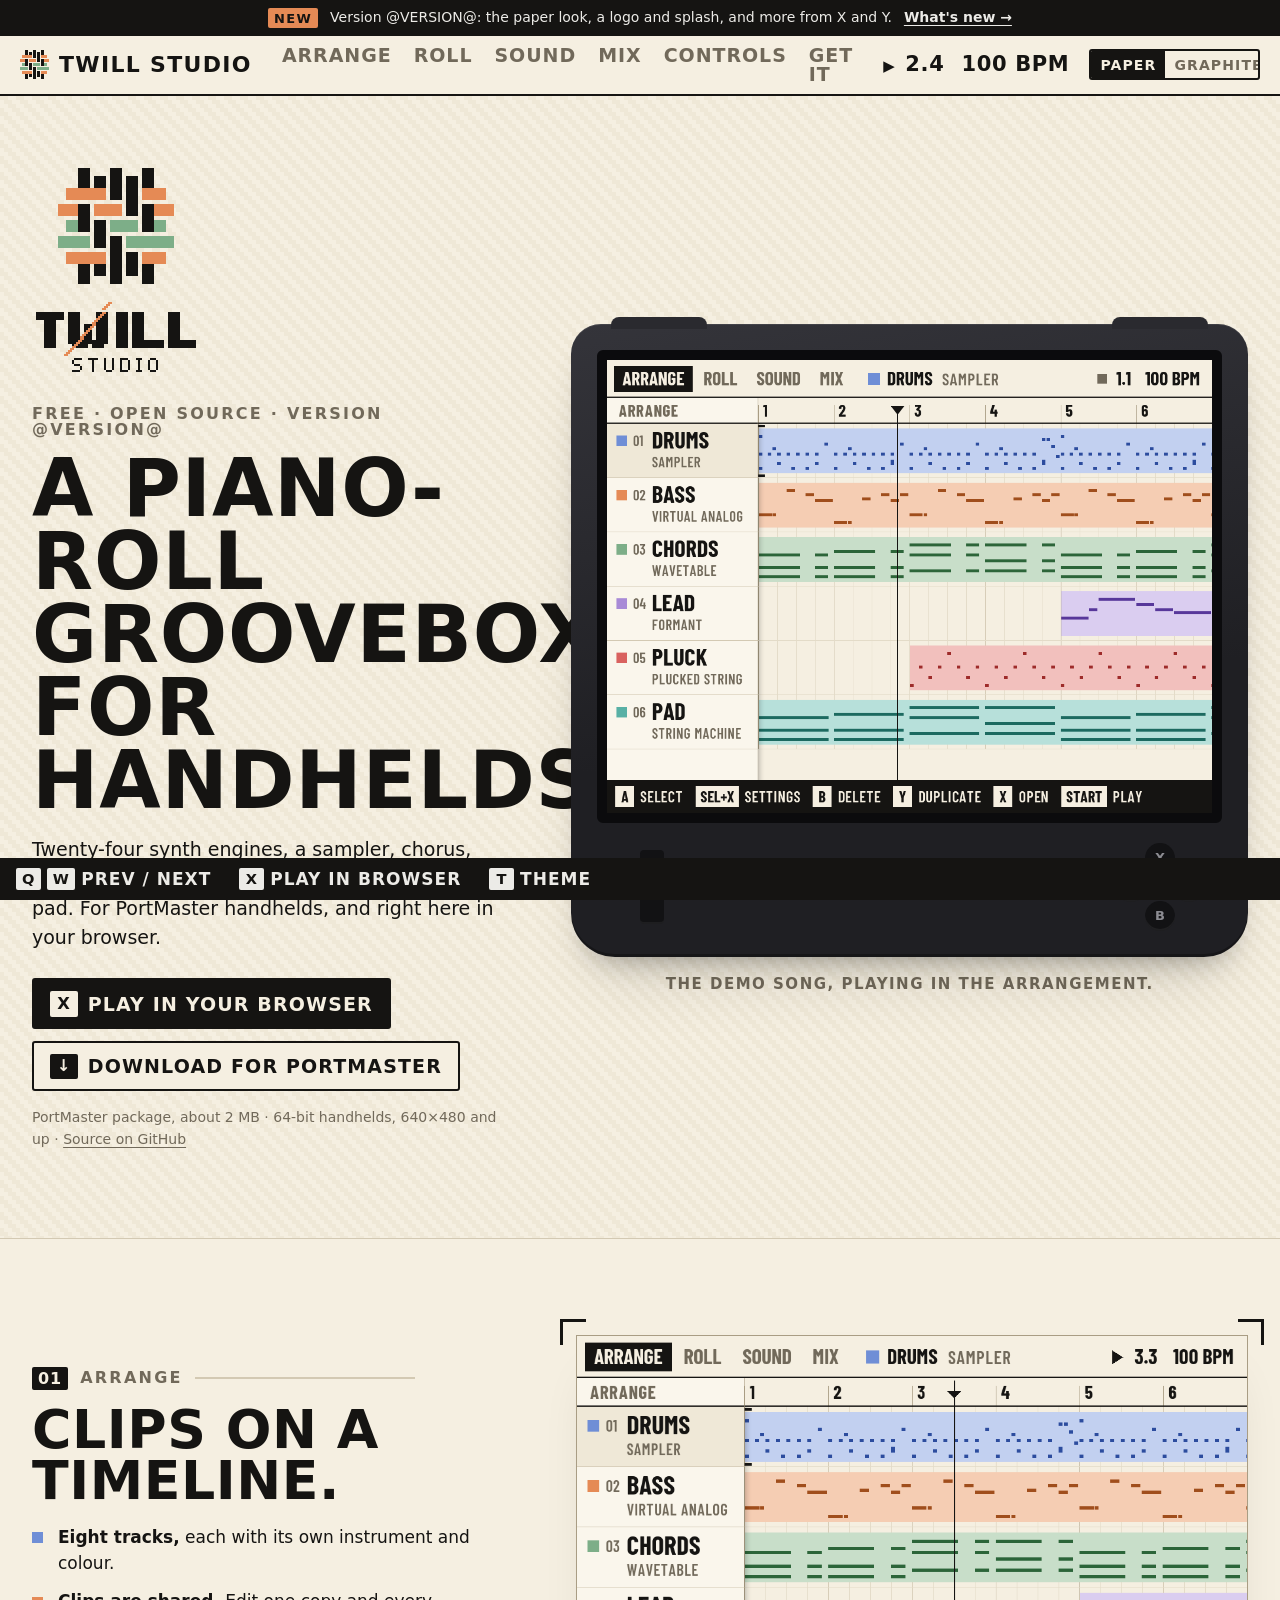
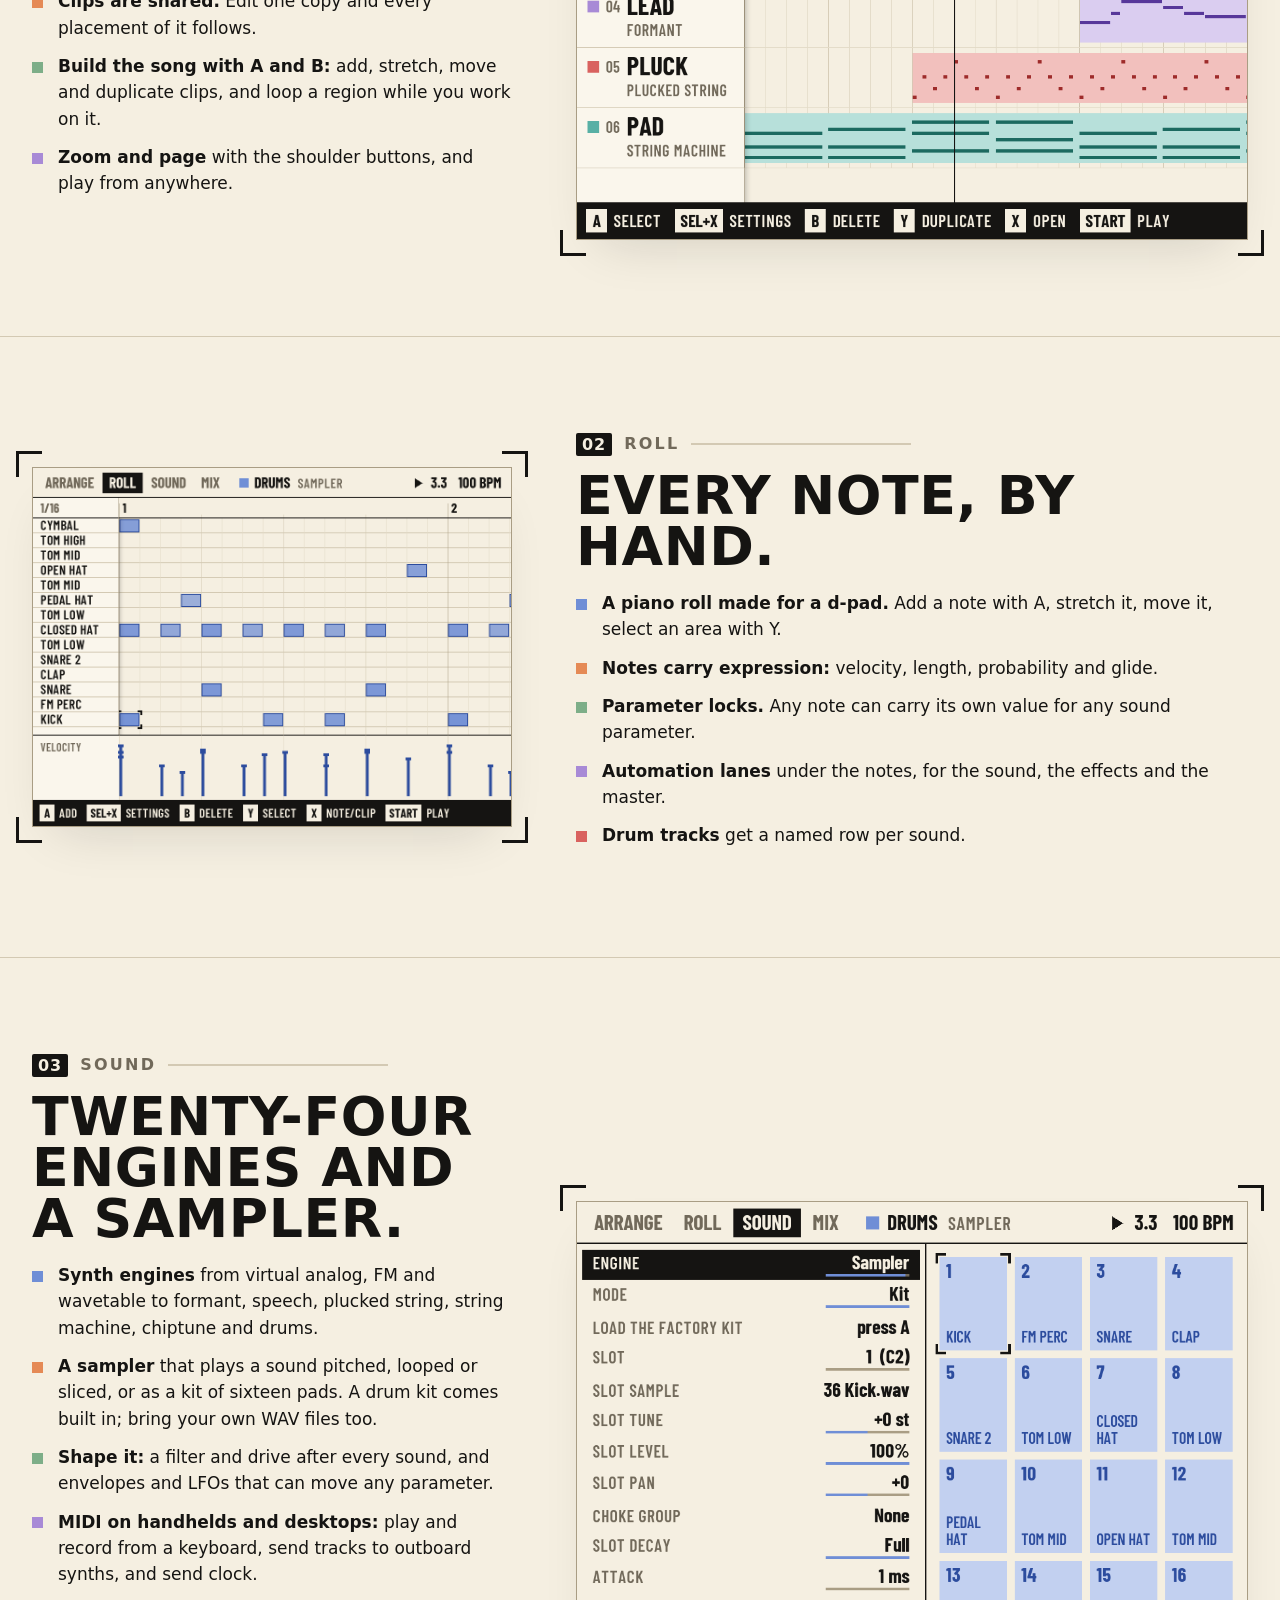
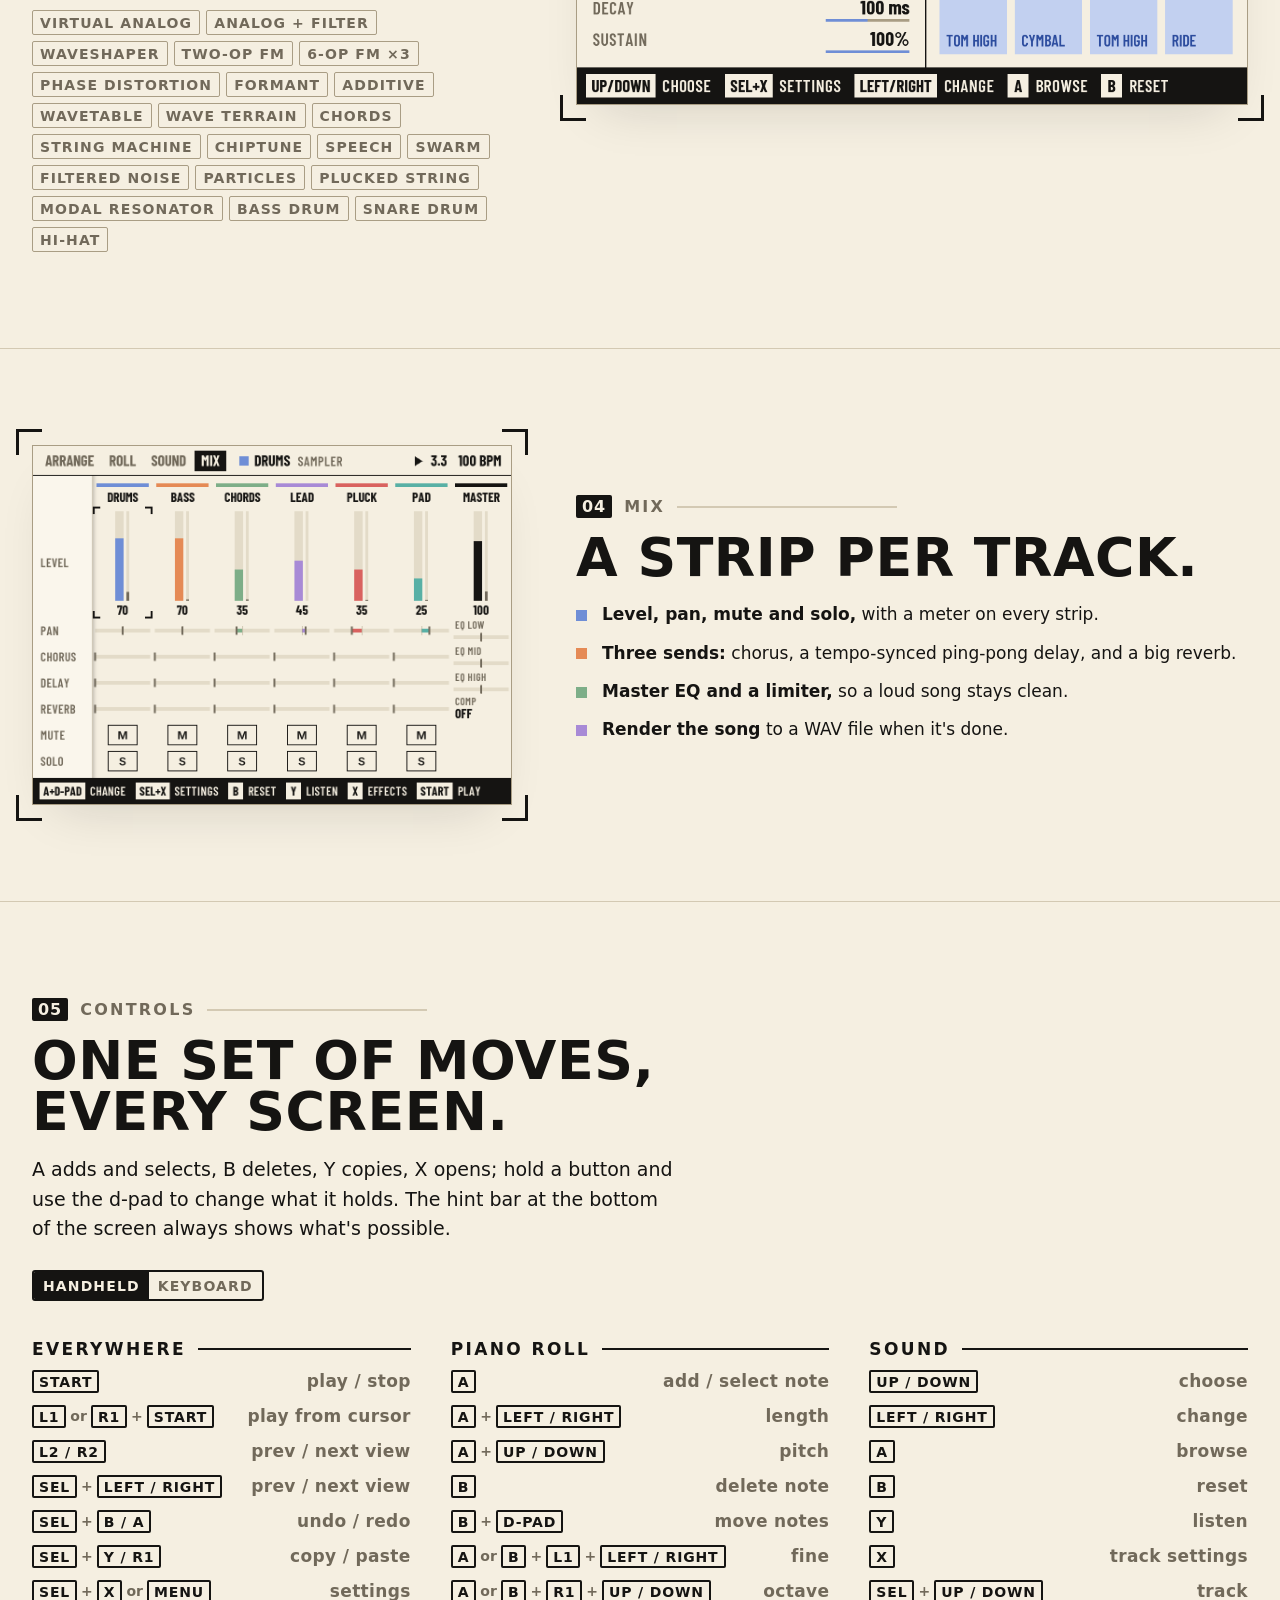
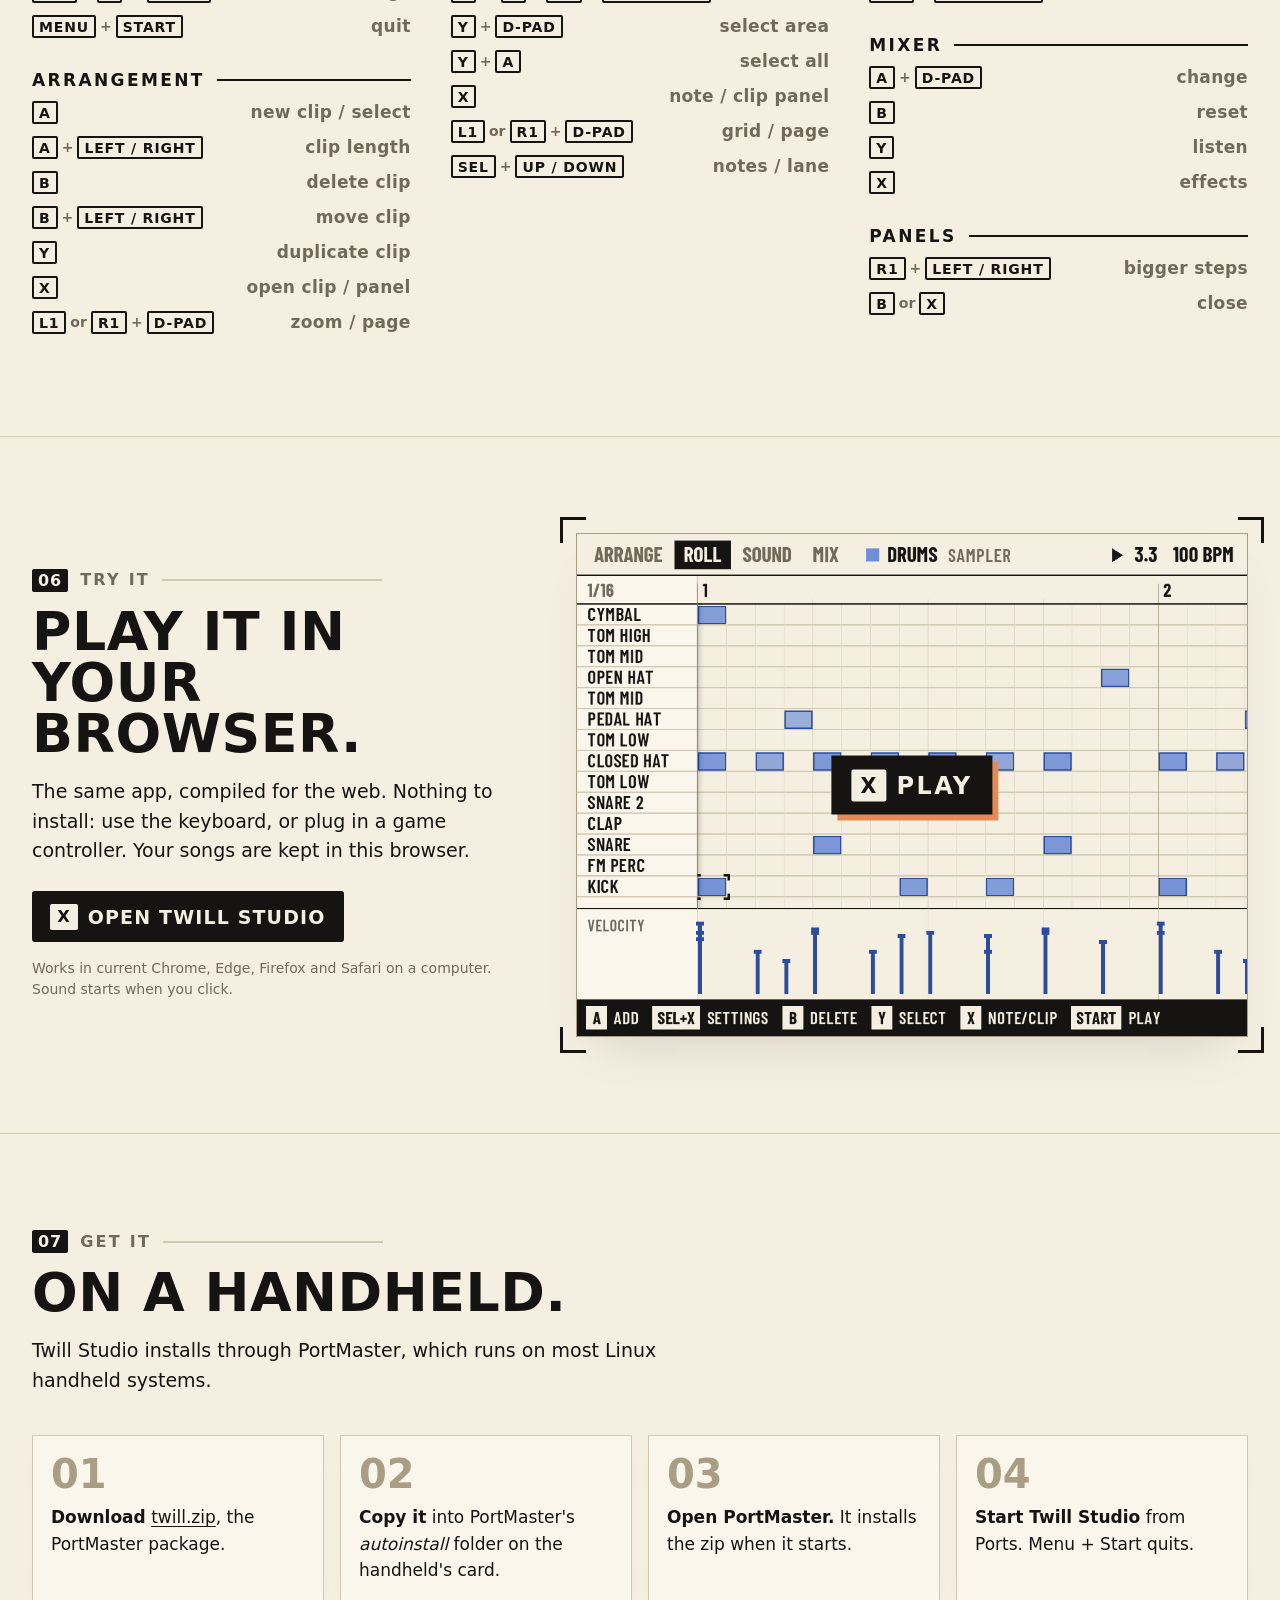
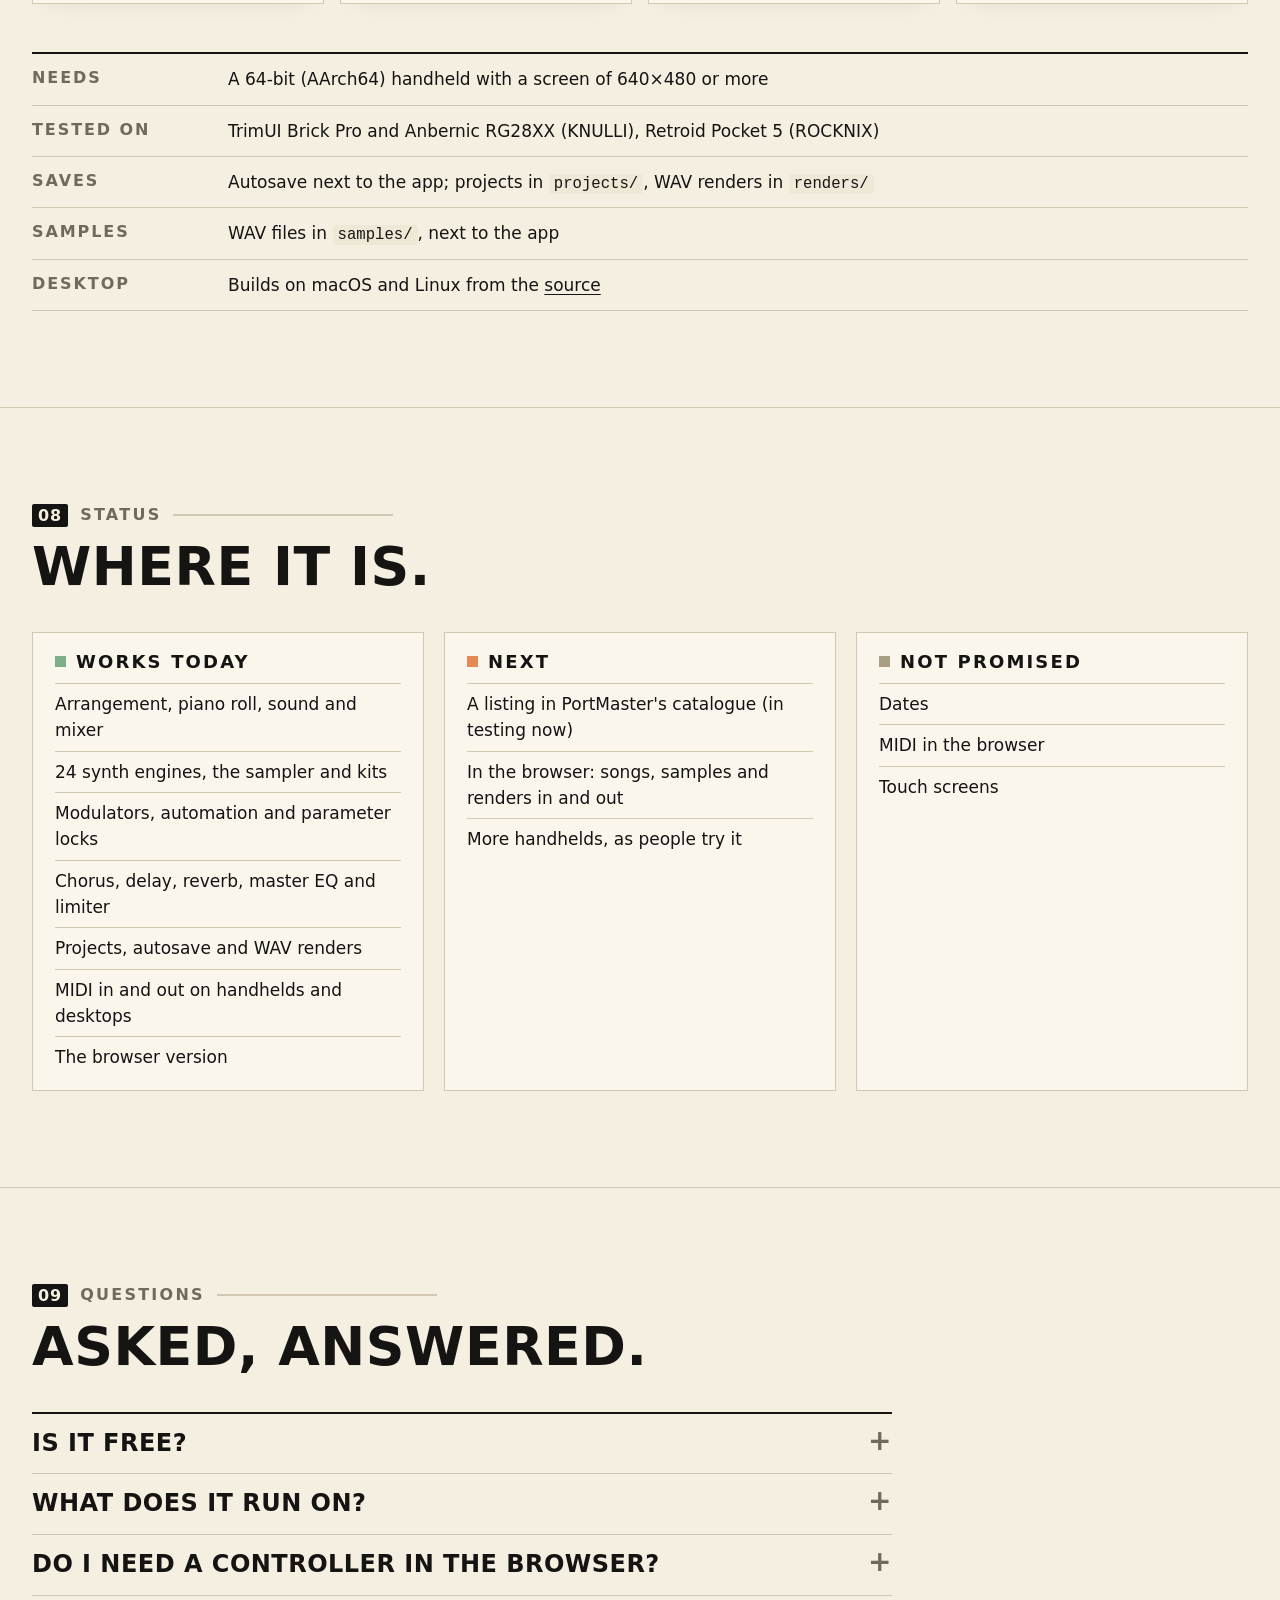
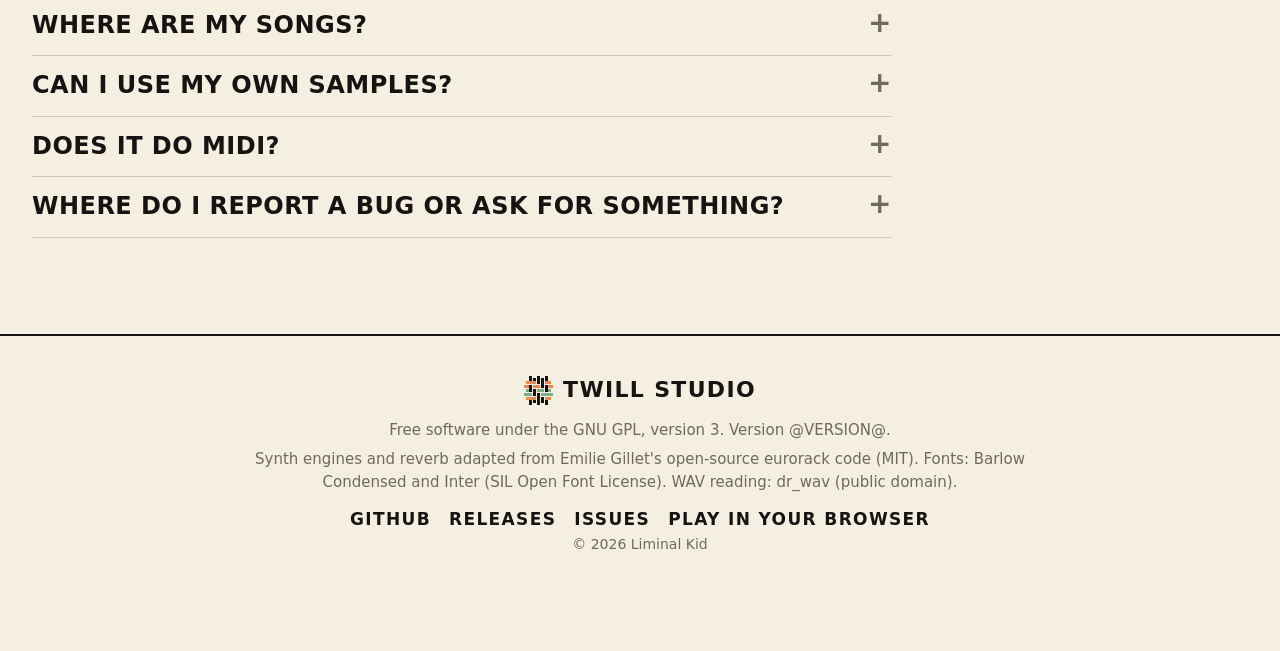
==== commit 83f5a31a: "Website: the icon is the woven swatch alone" ====
--- a/site/index.html
+++ b/site/index.html
@@ -9,7 +9,9 @@
 <meta property="og:description" content="A free, open-source piano-roll groovebox for handhelds and your browser.">
 <meta property="og:image" content="https://liminalkid.github.io/TwillStudio/images/logo/twill-logo-dark-social-1280x640.png">
 <meta name="twitter:card" content="summary_large_image">
-<link rel="icon" href="images/logo/twill-logo-dark-square-512.png">
+<link rel="icon" href="favicon.png" sizes="64x64">
+<link rel="icon" href="favicon.svg" type="image/svg+xml">
+<link rel="apple-touch-icon" href="apple-touch-icon.png">
 <!-- The theme, before anything draws: the visitor's choice, else the system's. -->
 <script>
   (function () {
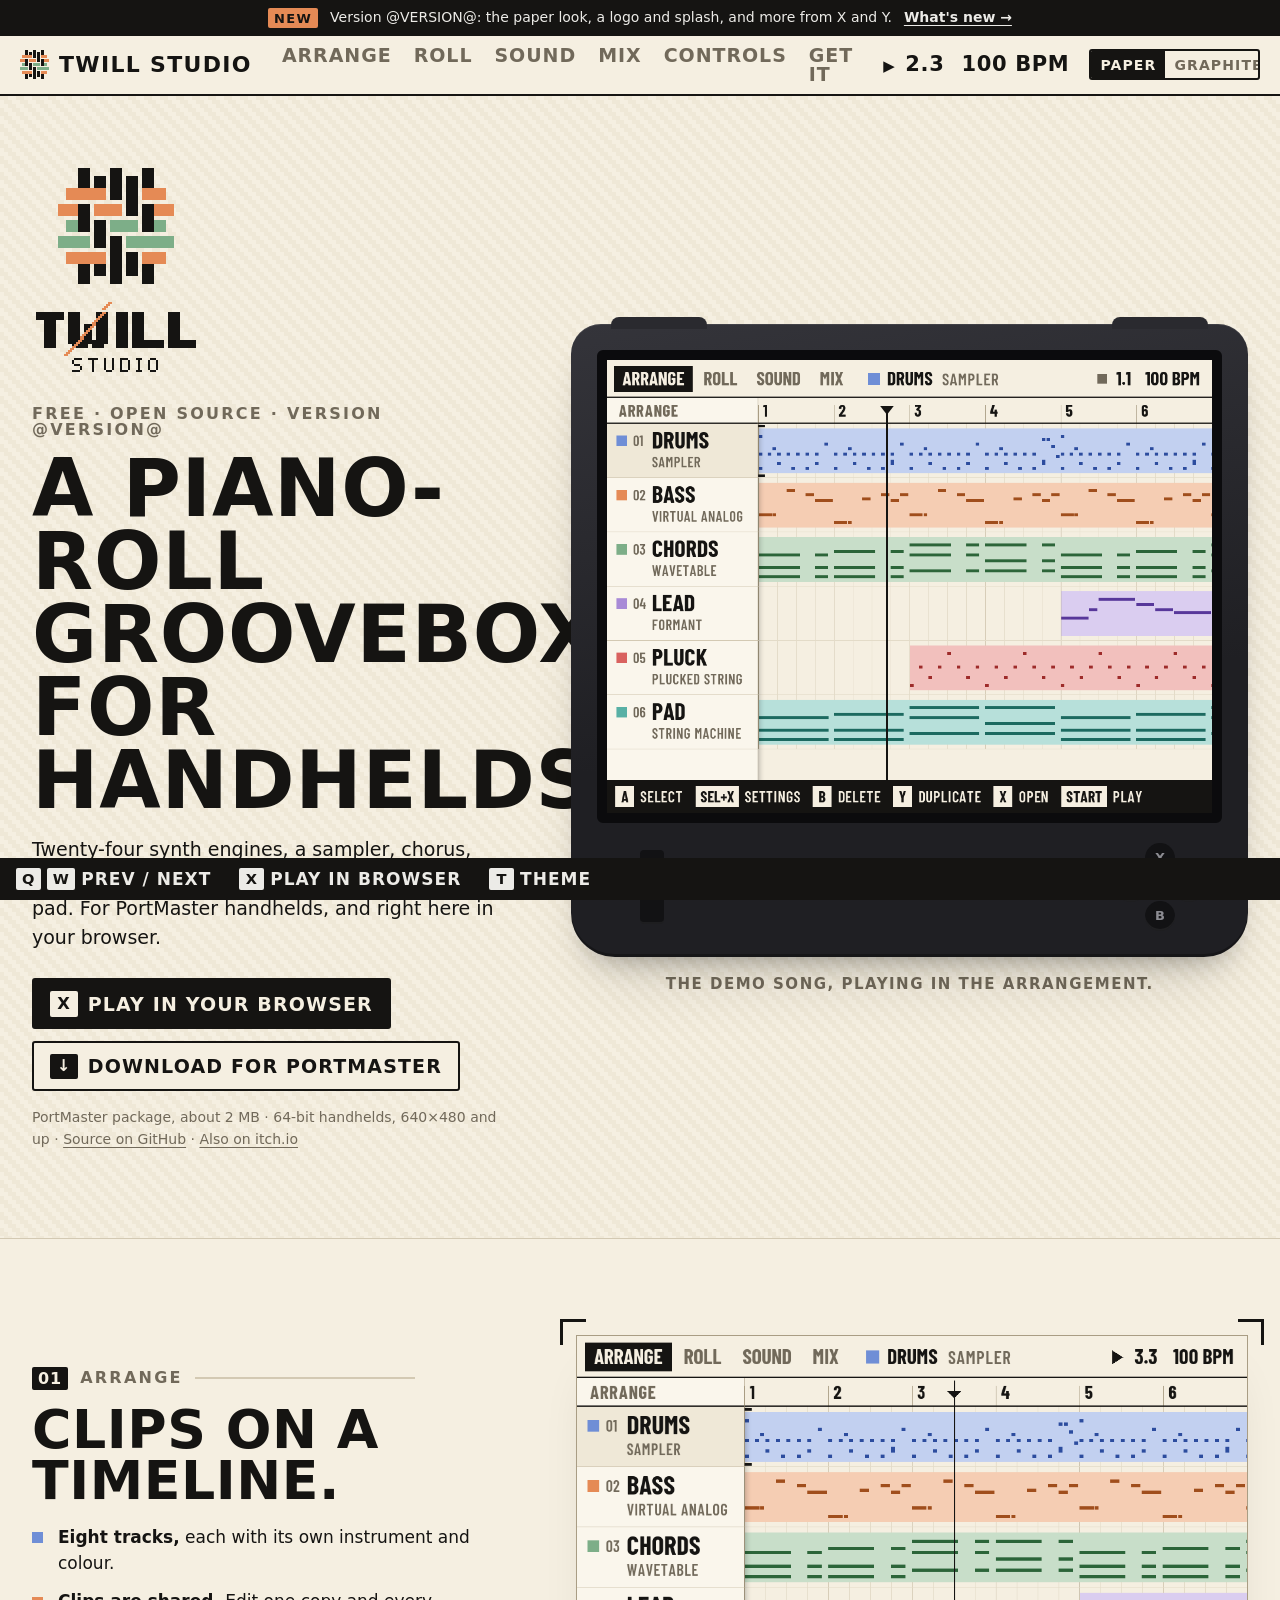
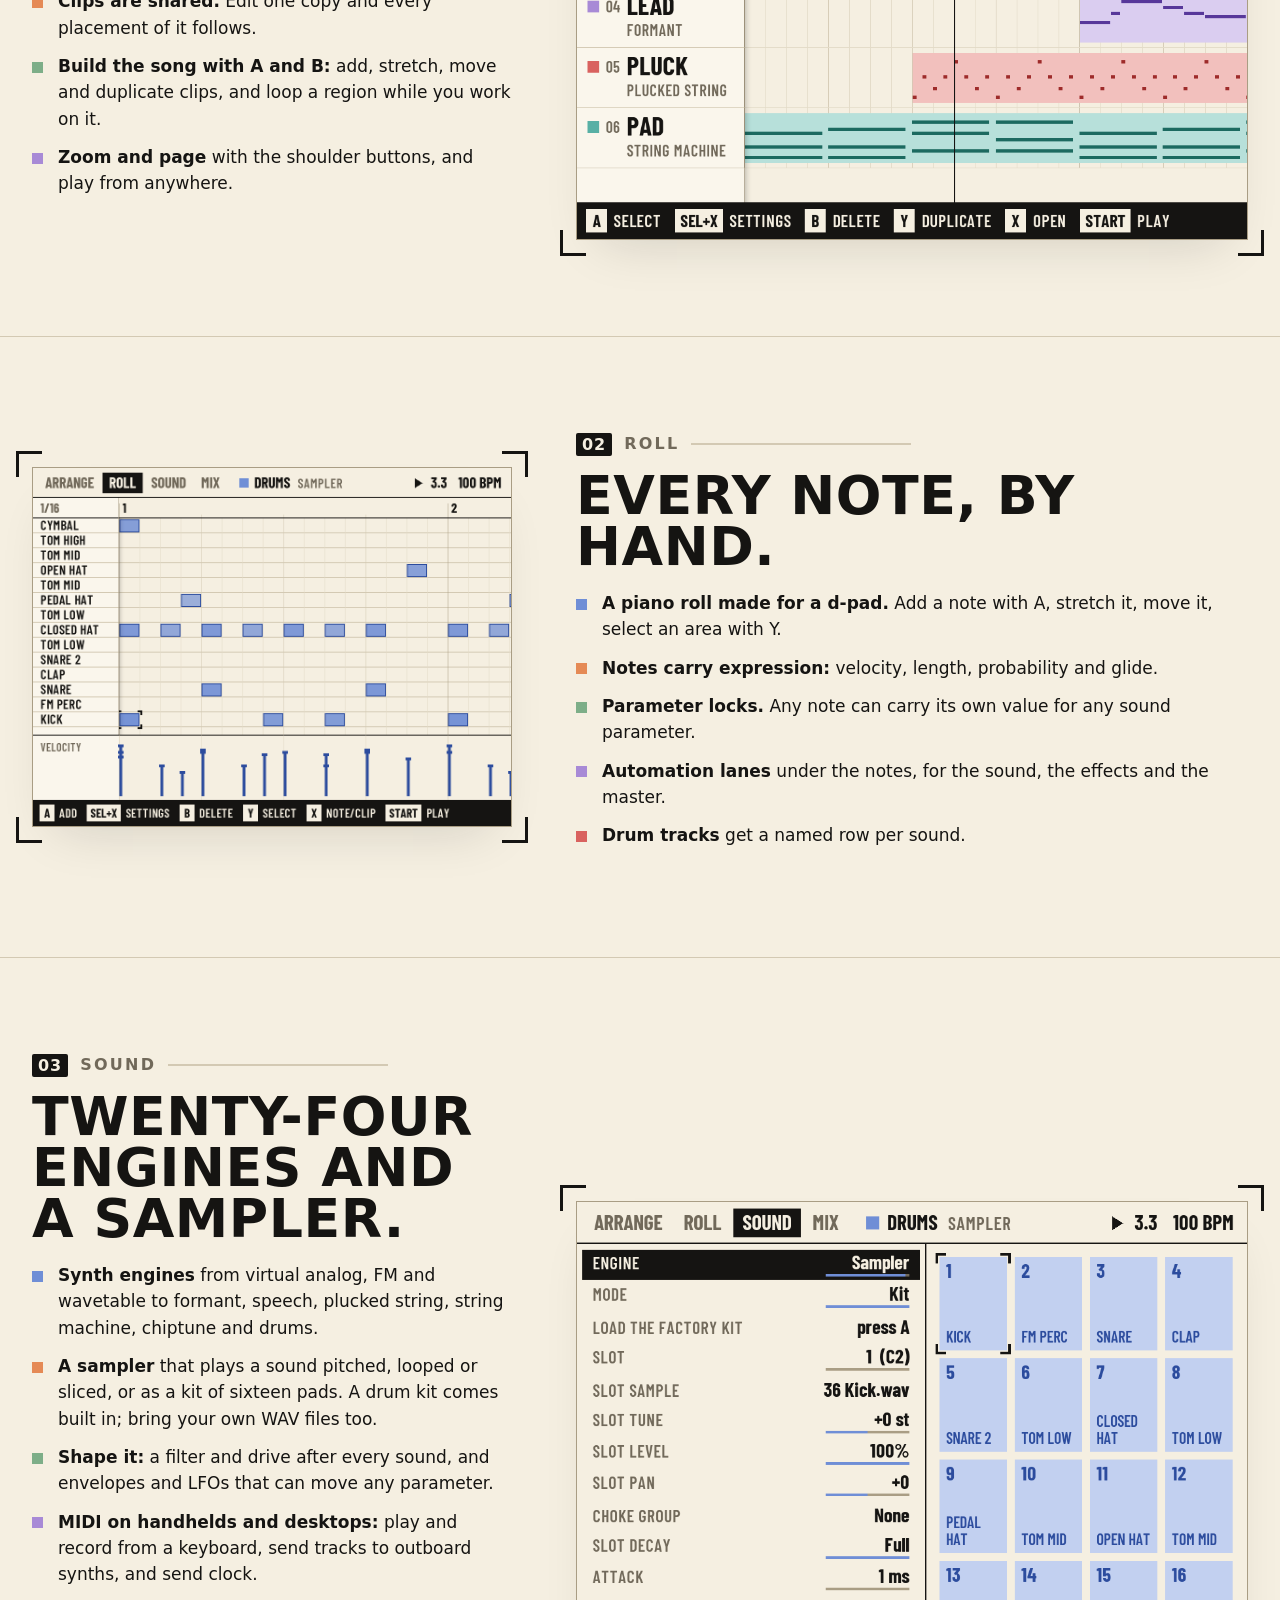
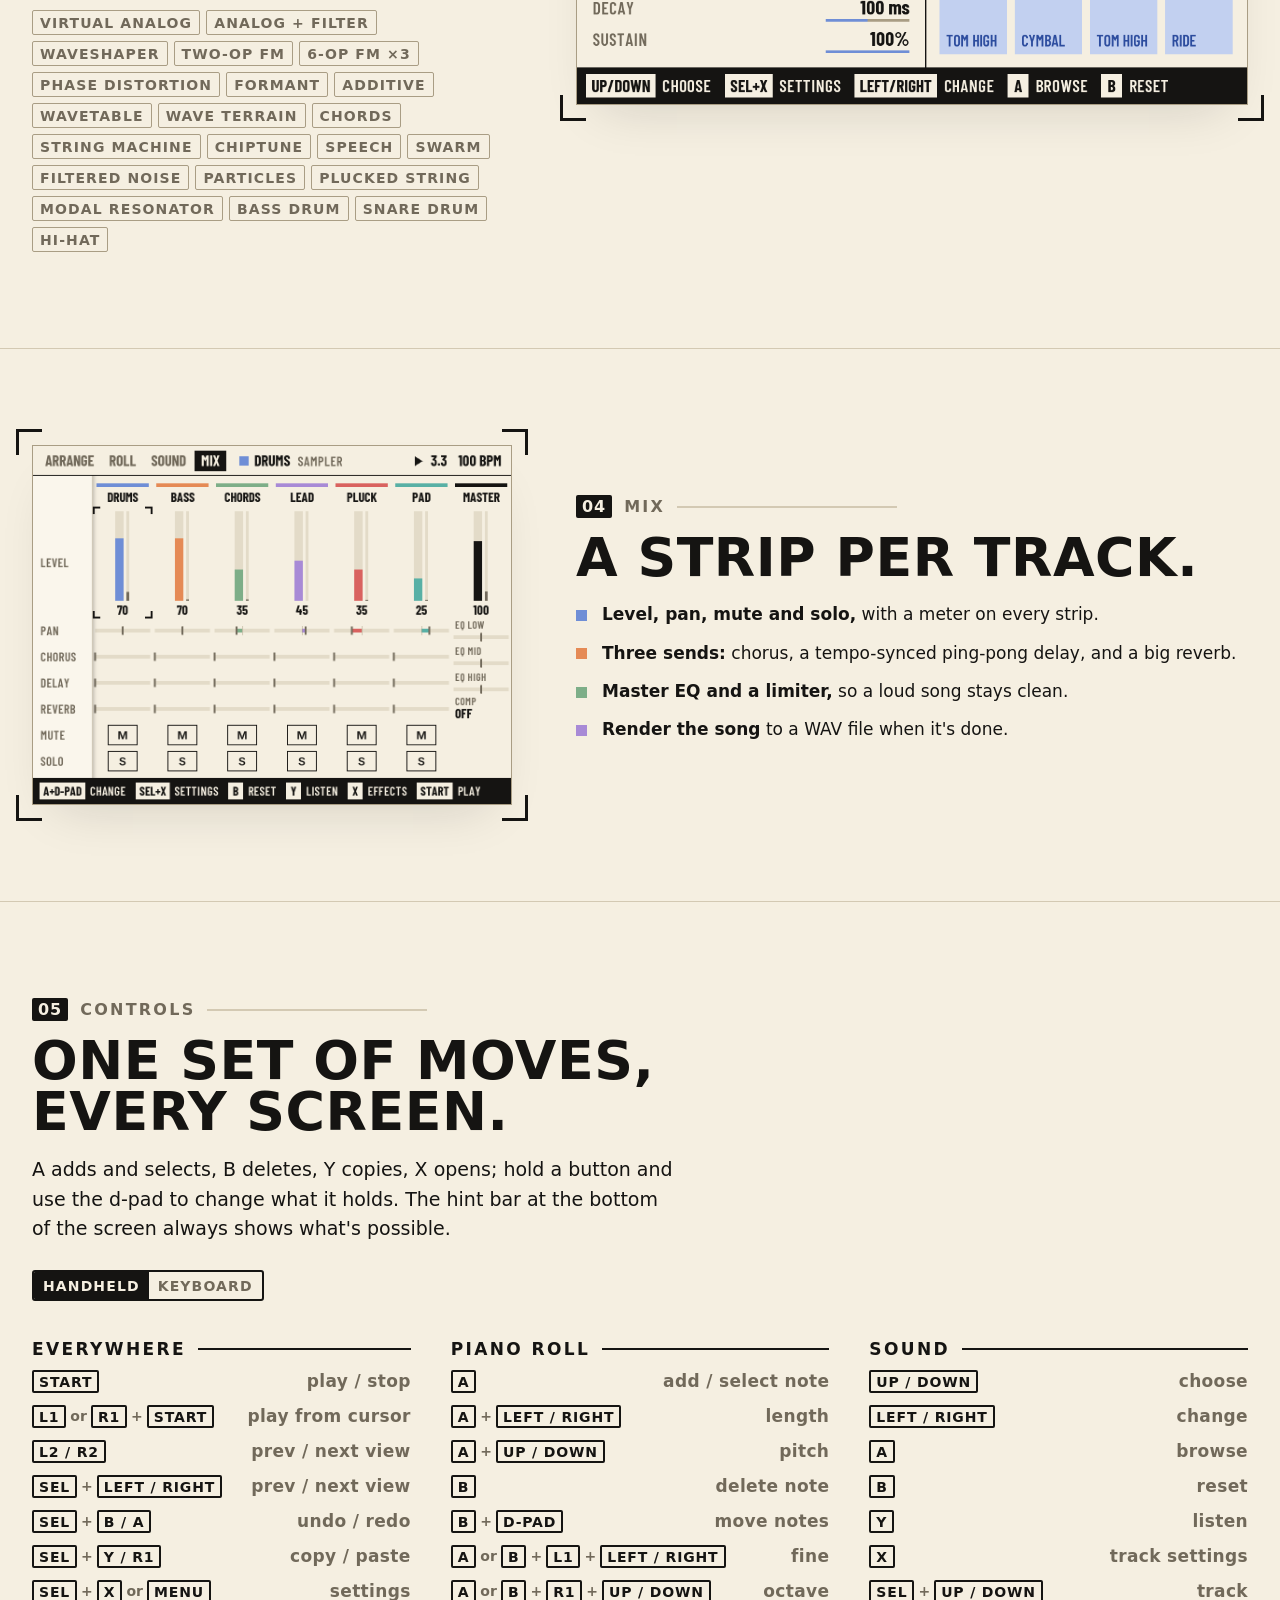
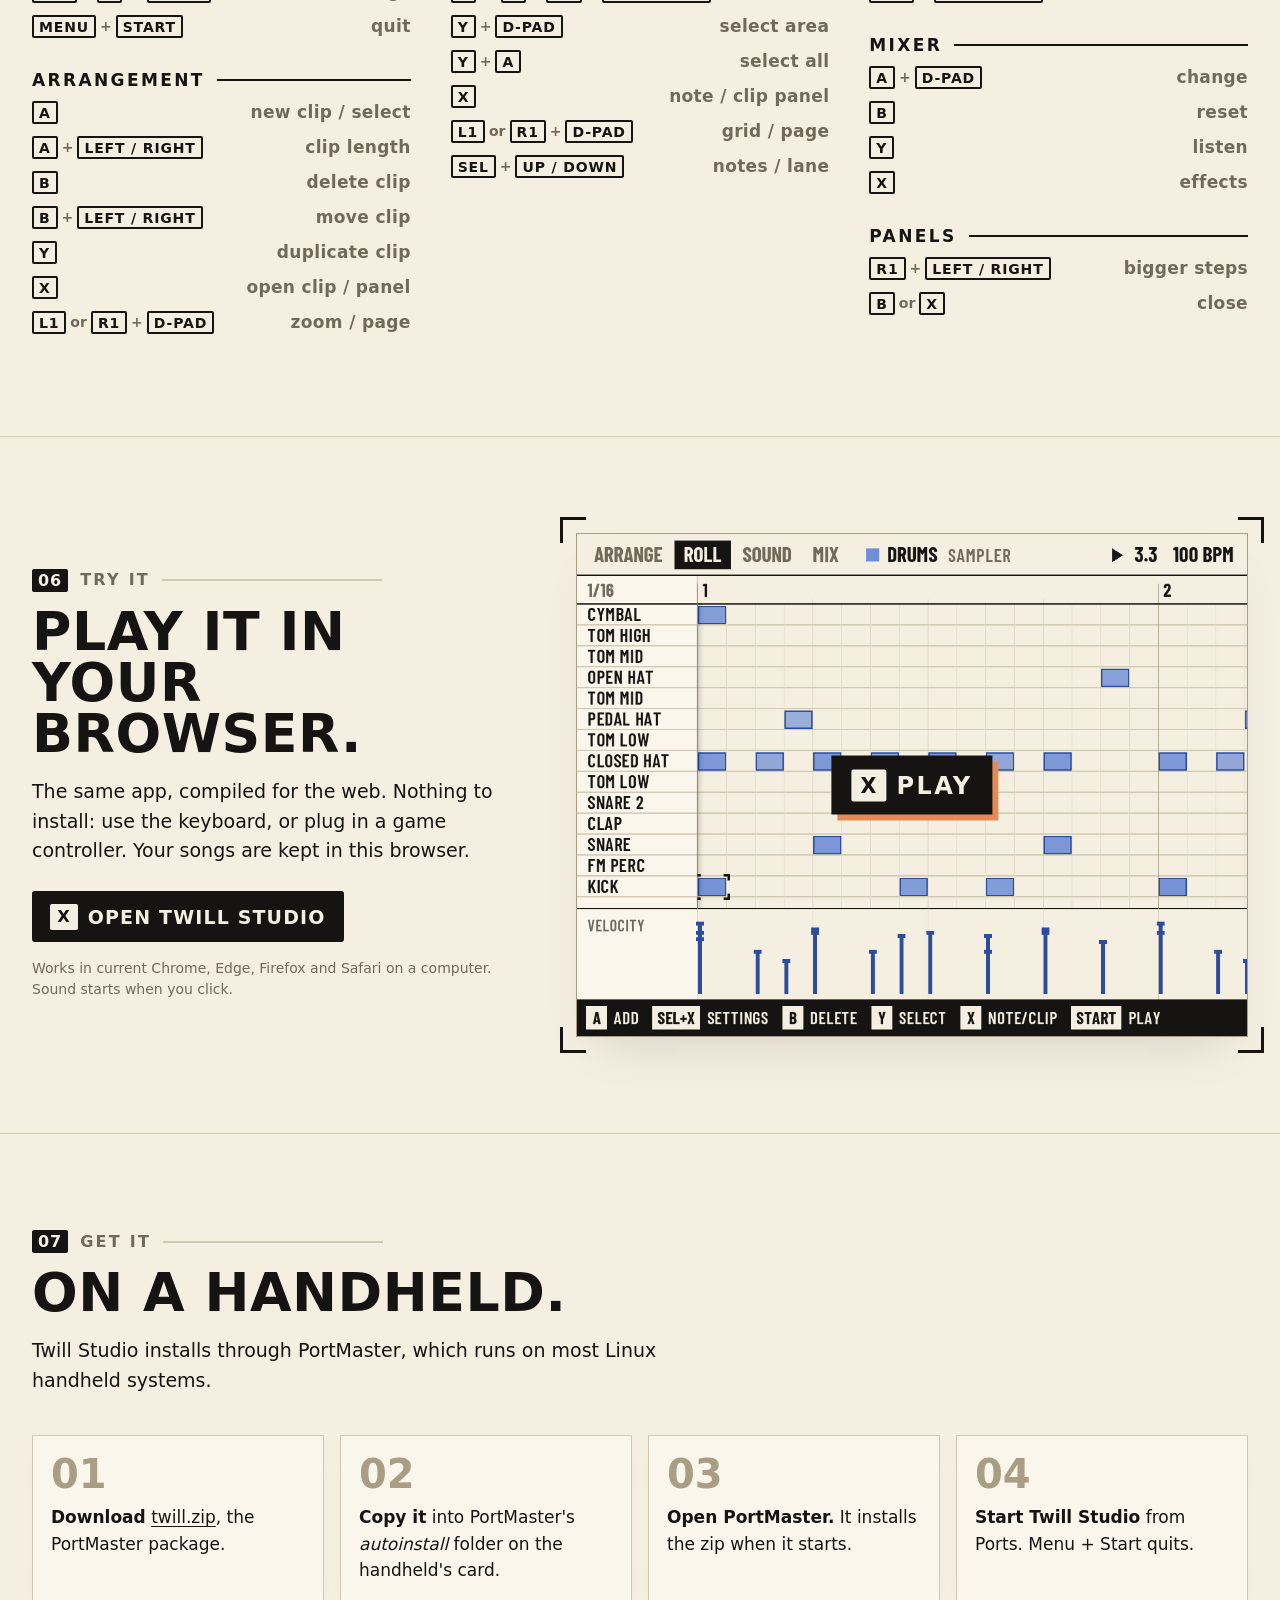
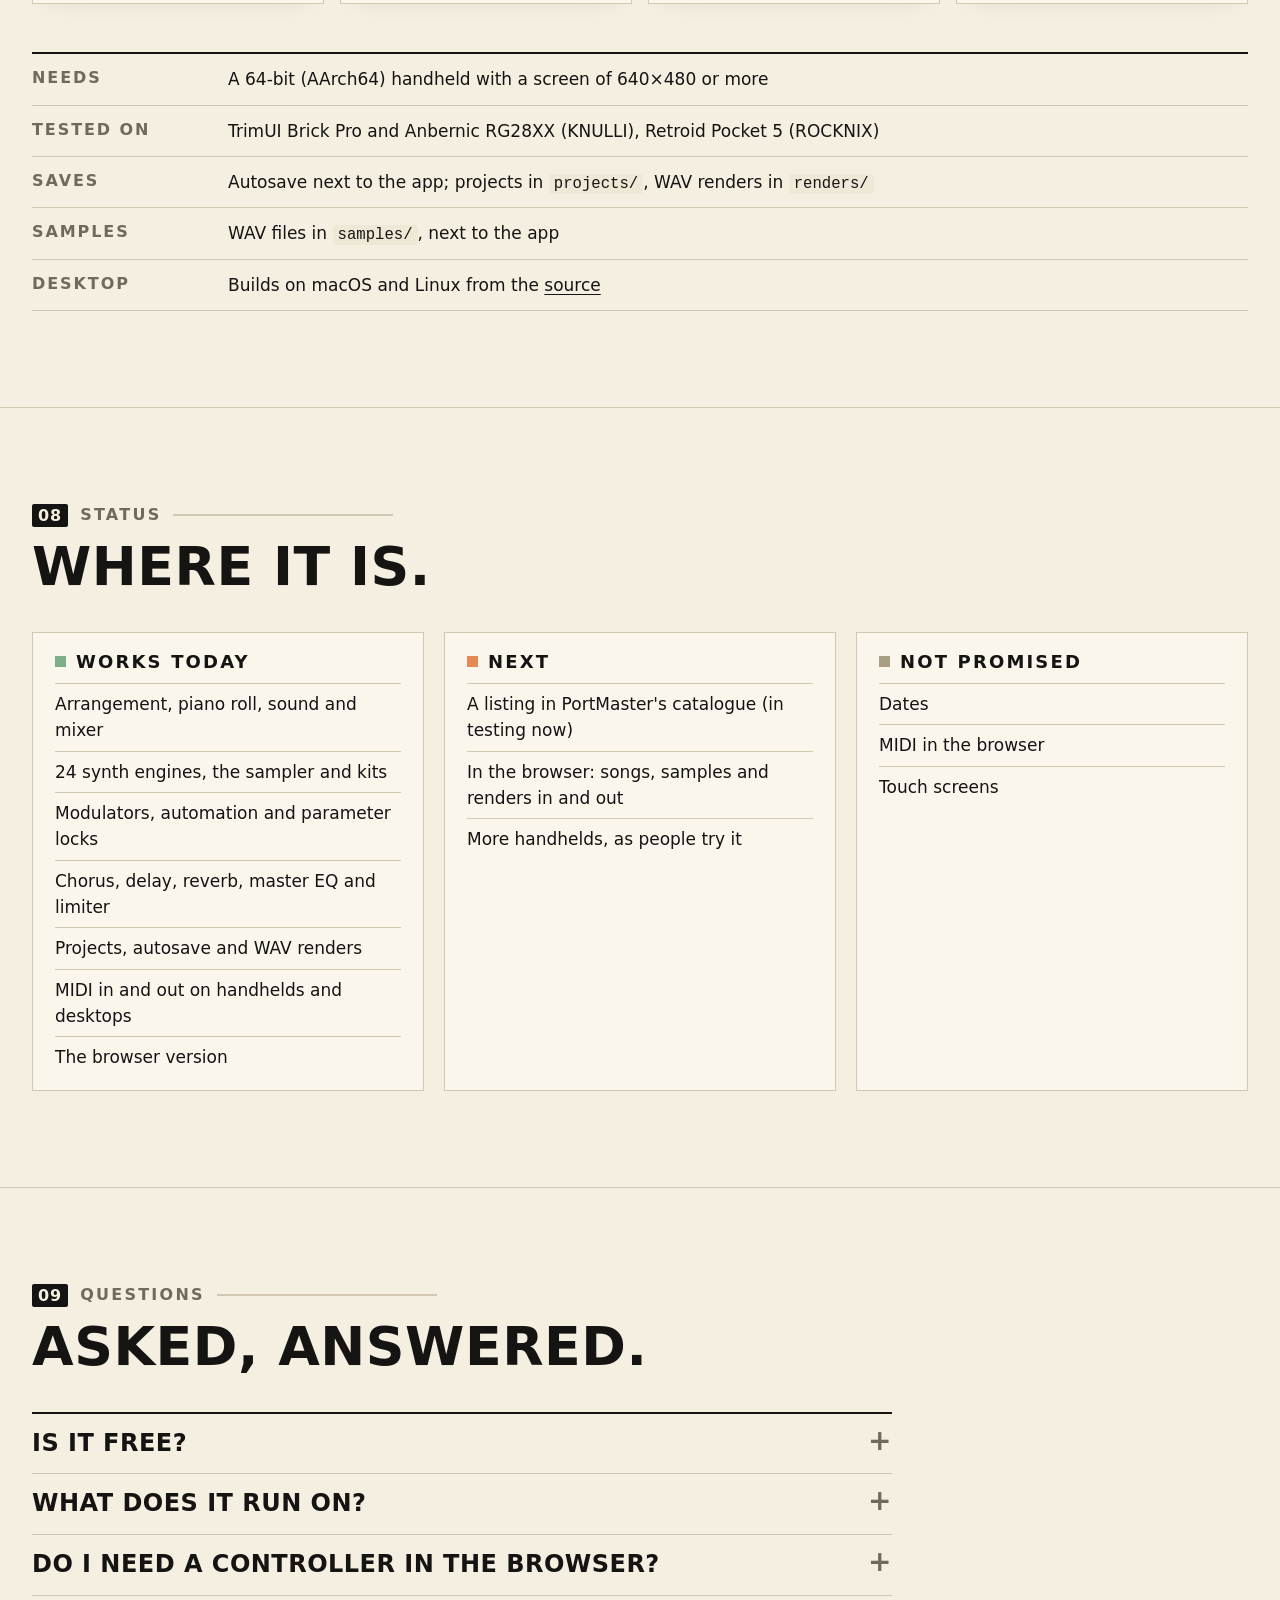
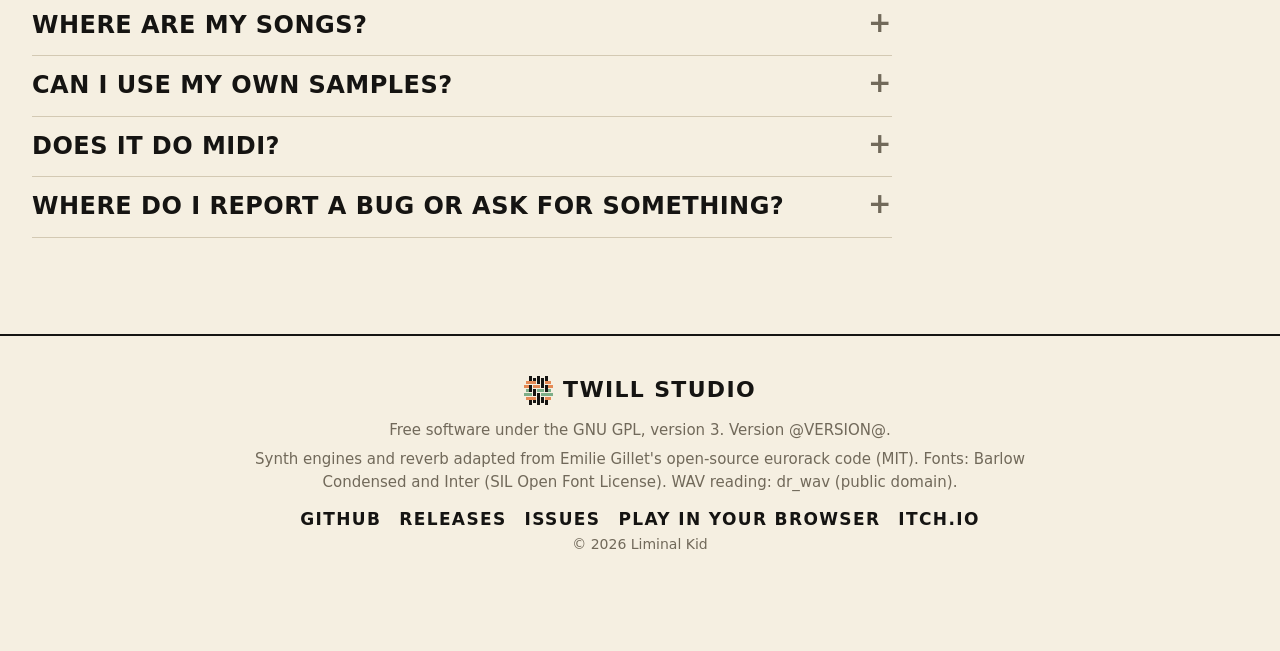
==== commit 31521403: "itch.io: a link from the website and the README, a script that packs the web version for it, and a 6" ====
--- a/site/index.html
+++ b/site/index.html
@@ -69,7 +69,8 @@
       <a class="button" href="https://github.com/LiminalKid/TwillStudio/releases/latest/download/twill.zip"><kbd>↓</kbd>Download for PortMaster</a>
     </div>
     <p class="fine">PortMaster package, about 2 MB · 64-bit handhelds, 640×480 and up ·
-      <a href="https://github.com/LiminalKid/TwillStudio">Source on GitHub</a></p>
+      <a href="https://github.com/LiminalKid/TwillStudio">Source on GitHub</a> ·
+      <a href="https://liminalkid.itch.io/twill-studio">Also on itch.io</a></p>
   </div>
   <div class="hero-device">
     <div class="device" aria-hidden="true">
@@ -328,6 +329,7 @@
     <a href="https://github.com/LiminalKid/TwillStudio/releases">Releases</a>
     <a href="https://github.com/LiminalKid/TwillStudio/issues">Issues</a>
     <a href="play/">Play in your browser</a>
+    <a href="https://liminalkid.itch.io/twill-studio">itch.io</a>
   </p>
   <p class="fine">© 2026 Liminal Kid</p>
 </footer>
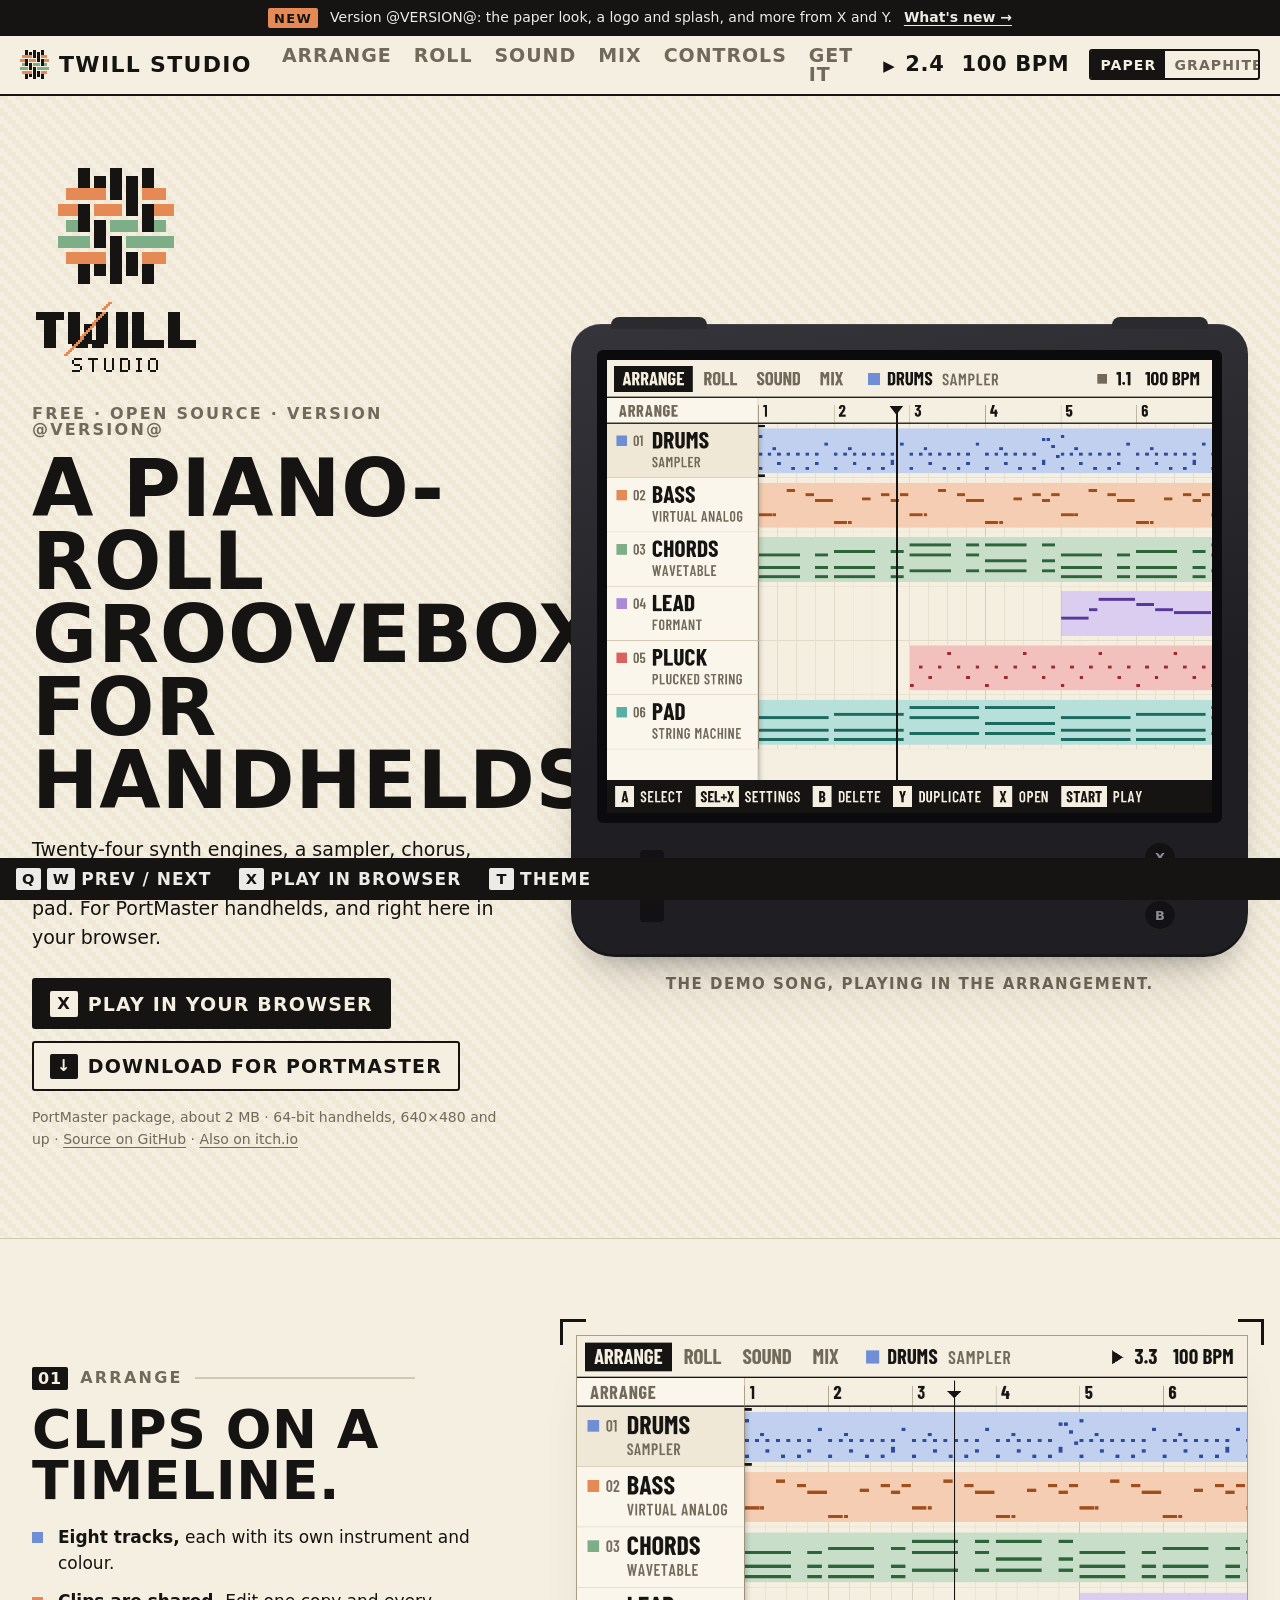
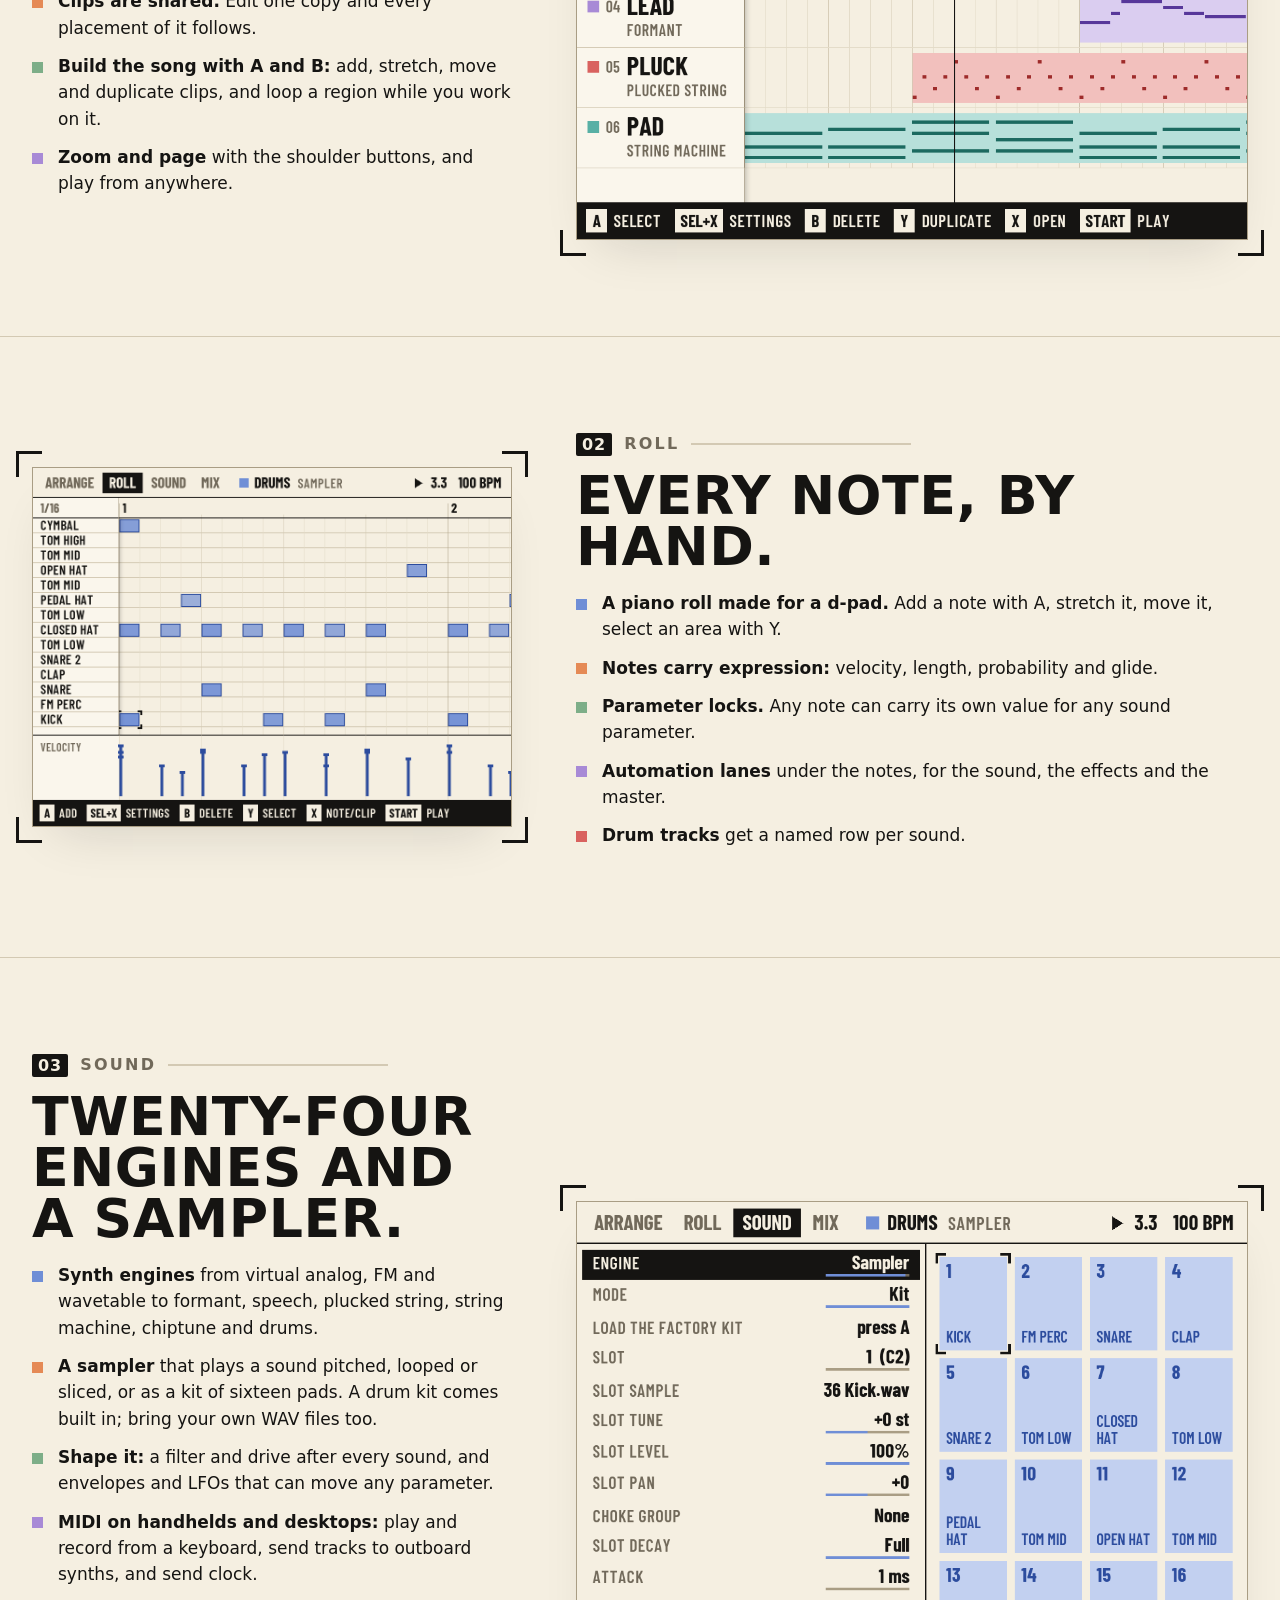
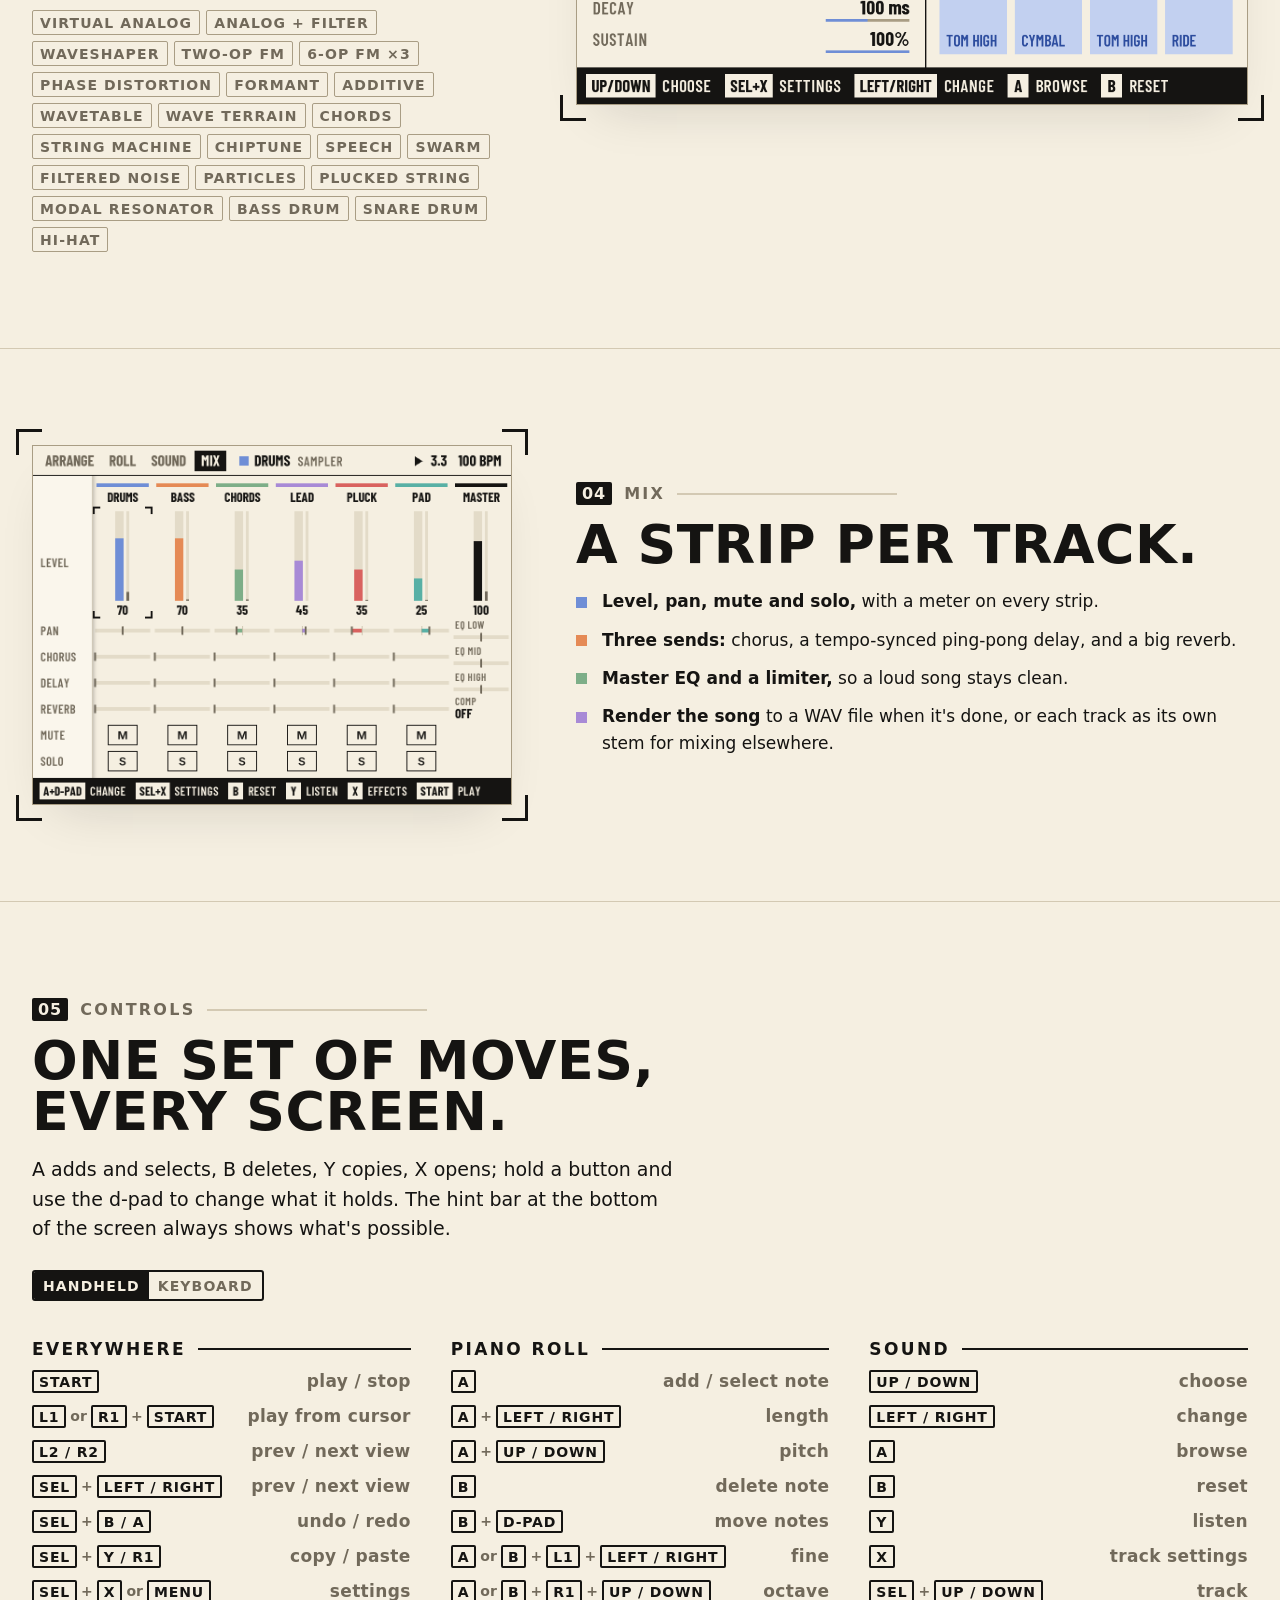
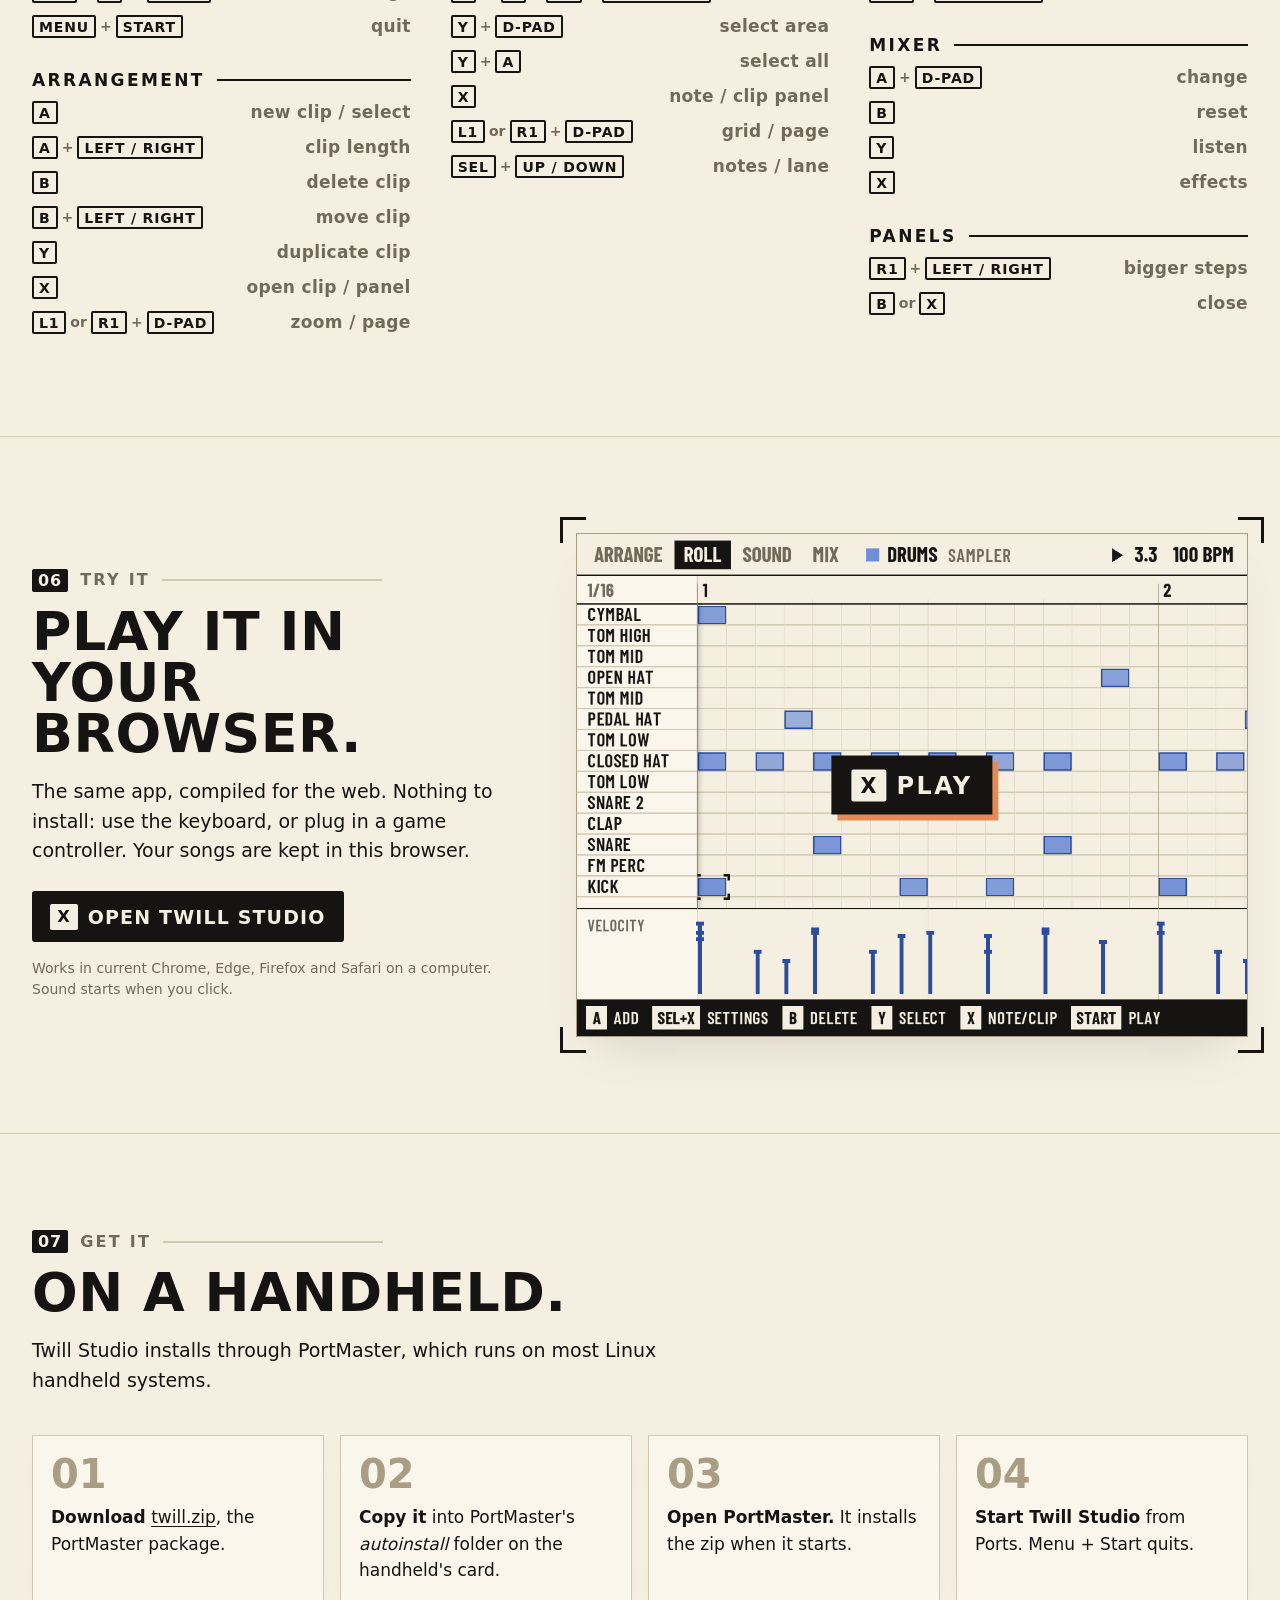
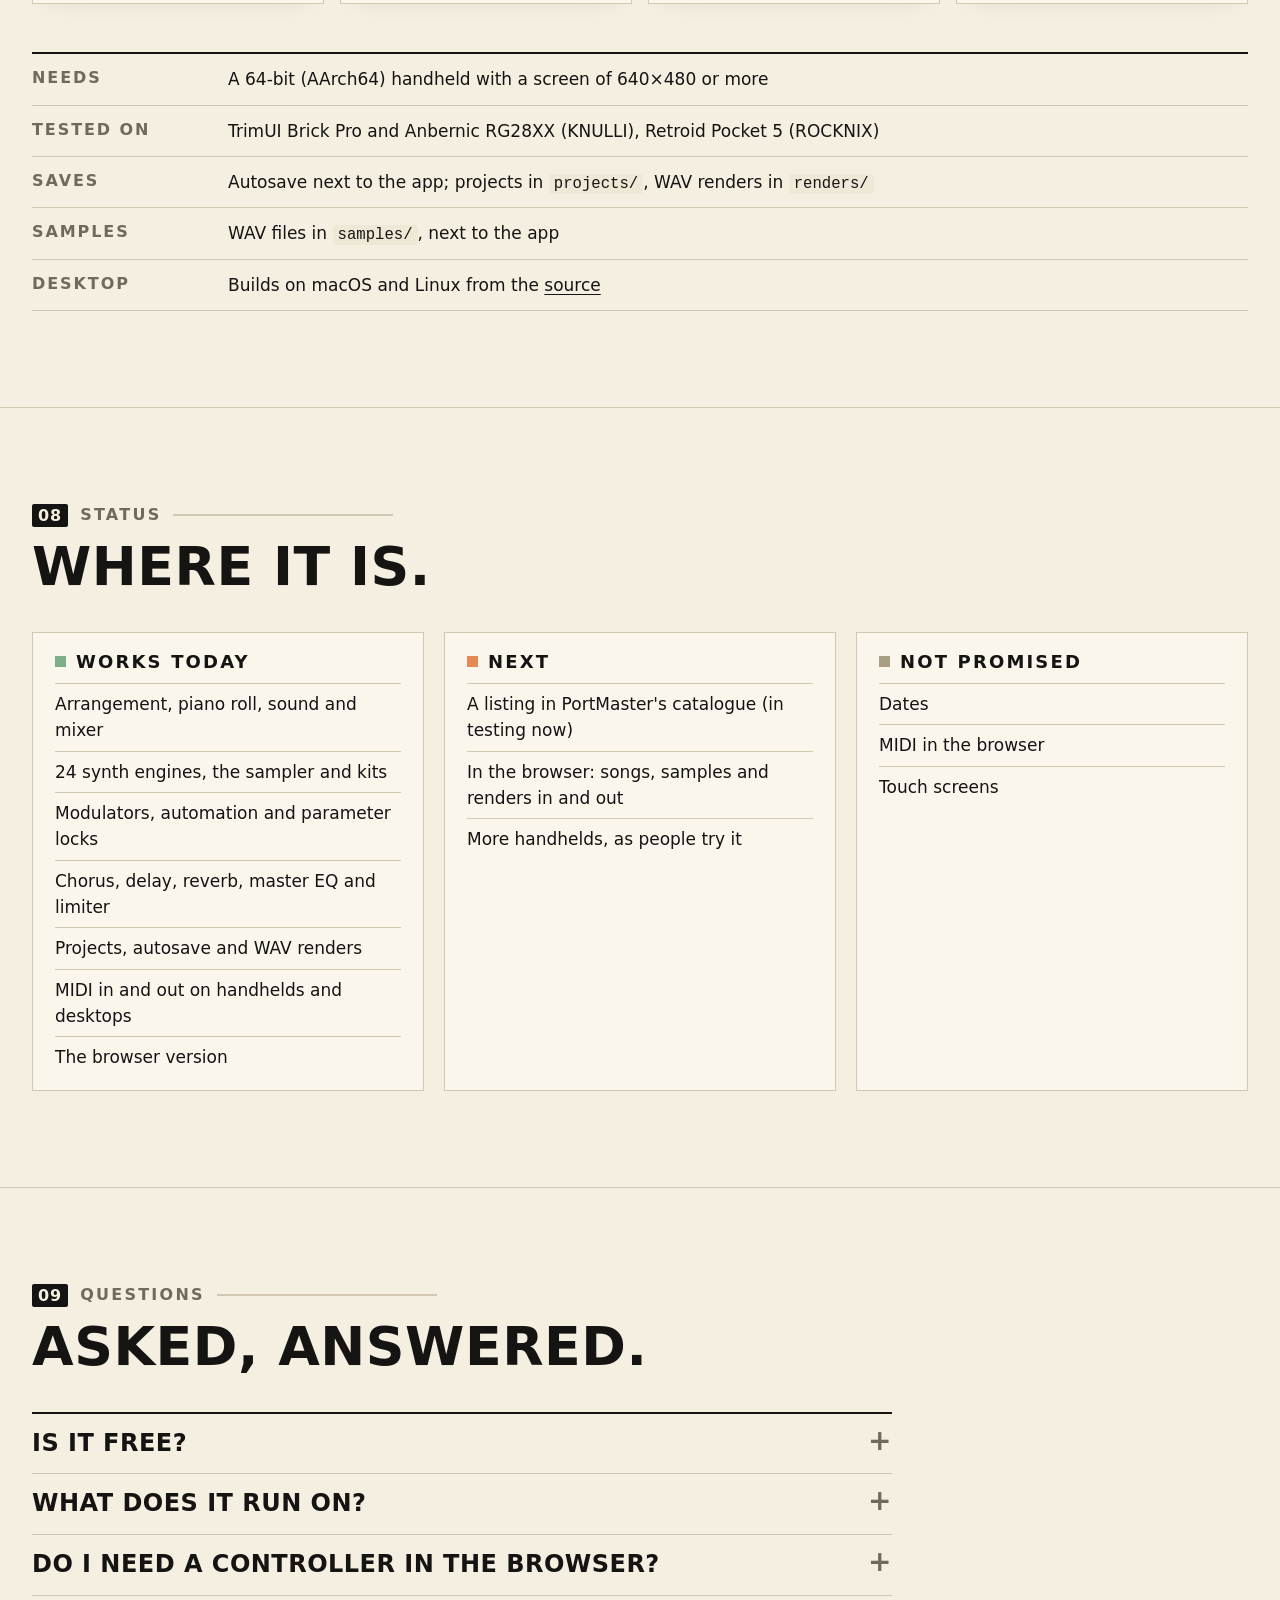
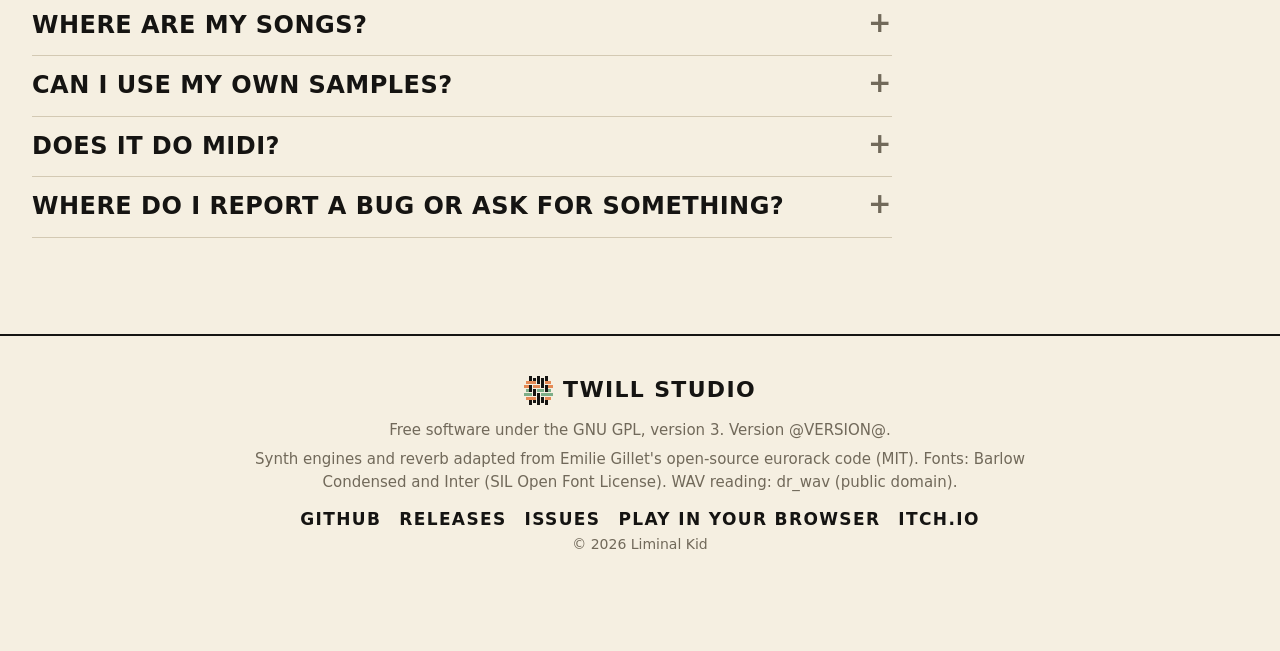
==== commit 0d68277c: "Twill Studio 0.4.0: track names with part names, stems export, ADSR-driven modulation amounts, an au" ====
--- a/site/index.html
+++ b/site/index.html
@@ -164,7 +164,7 @@
       <li><b>Level, pan, mute and solo,</b> with a meter on every strip.</li>
       <li><b>Three sends:</b> chorus, a tempo-synced ping-pong delay, and a big reverb.</li>
       <li><b>Master EQ and a limiter,</b> so a loud song stays clean.</li>
-      <li><b>Render the song</b> to a WAV file when it's done.</li>
+      <li><b>Render the song</b> to a WAV file when it's done, or each track as its own stem for mixing elsewhere.</li>
     </ul>
   </div>
   <figure class="shot">
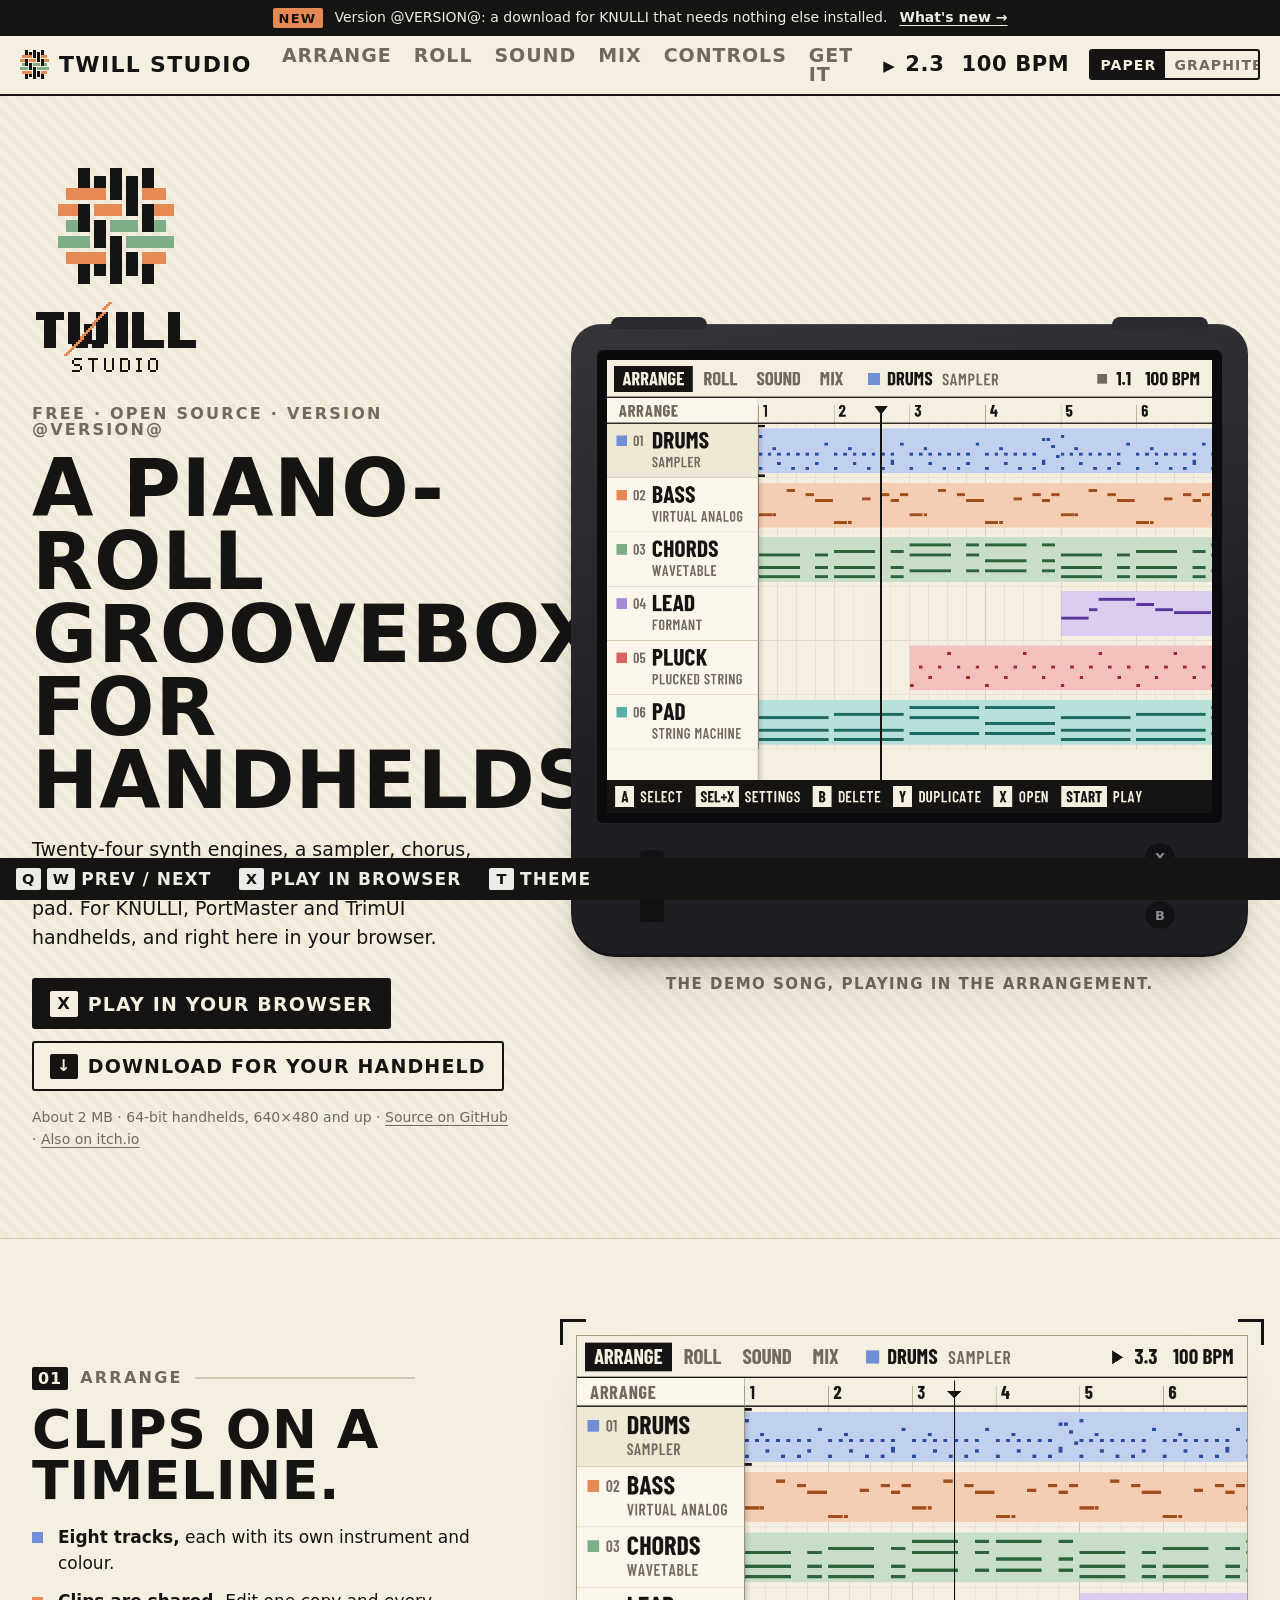
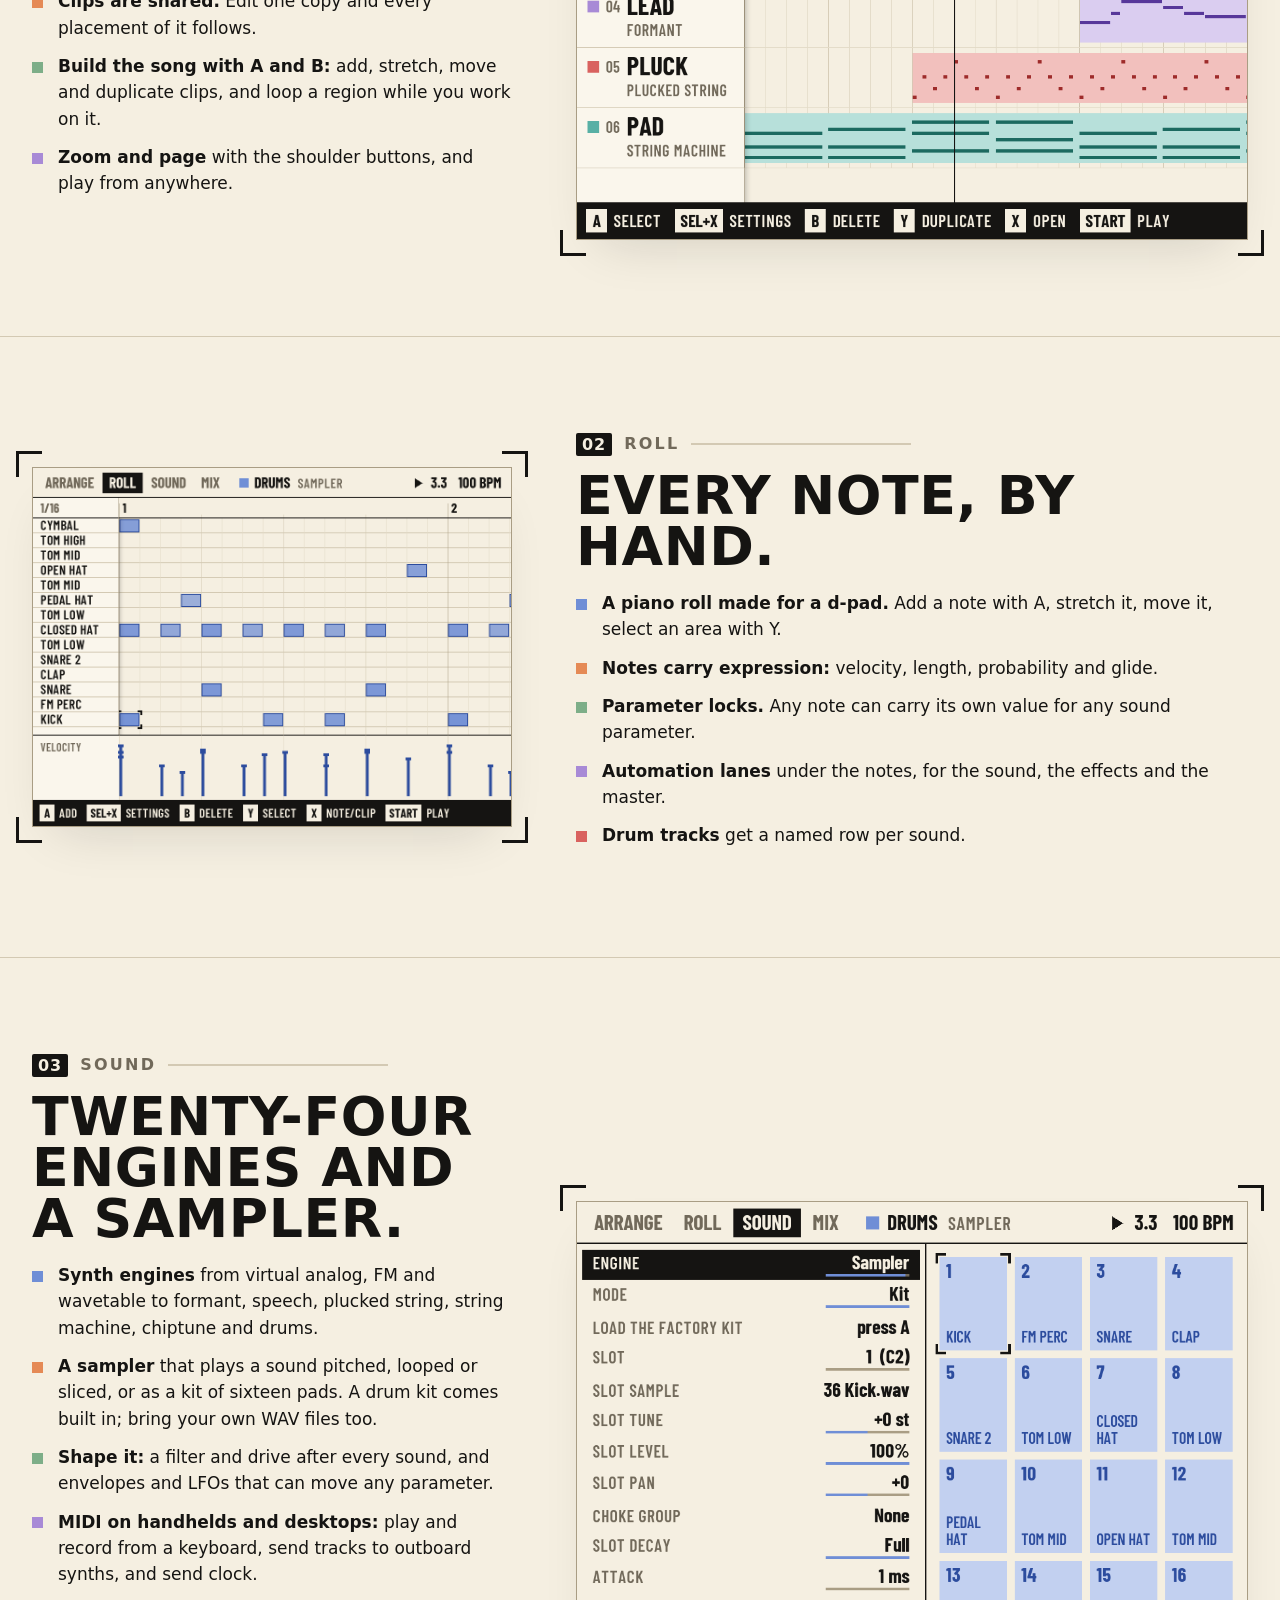
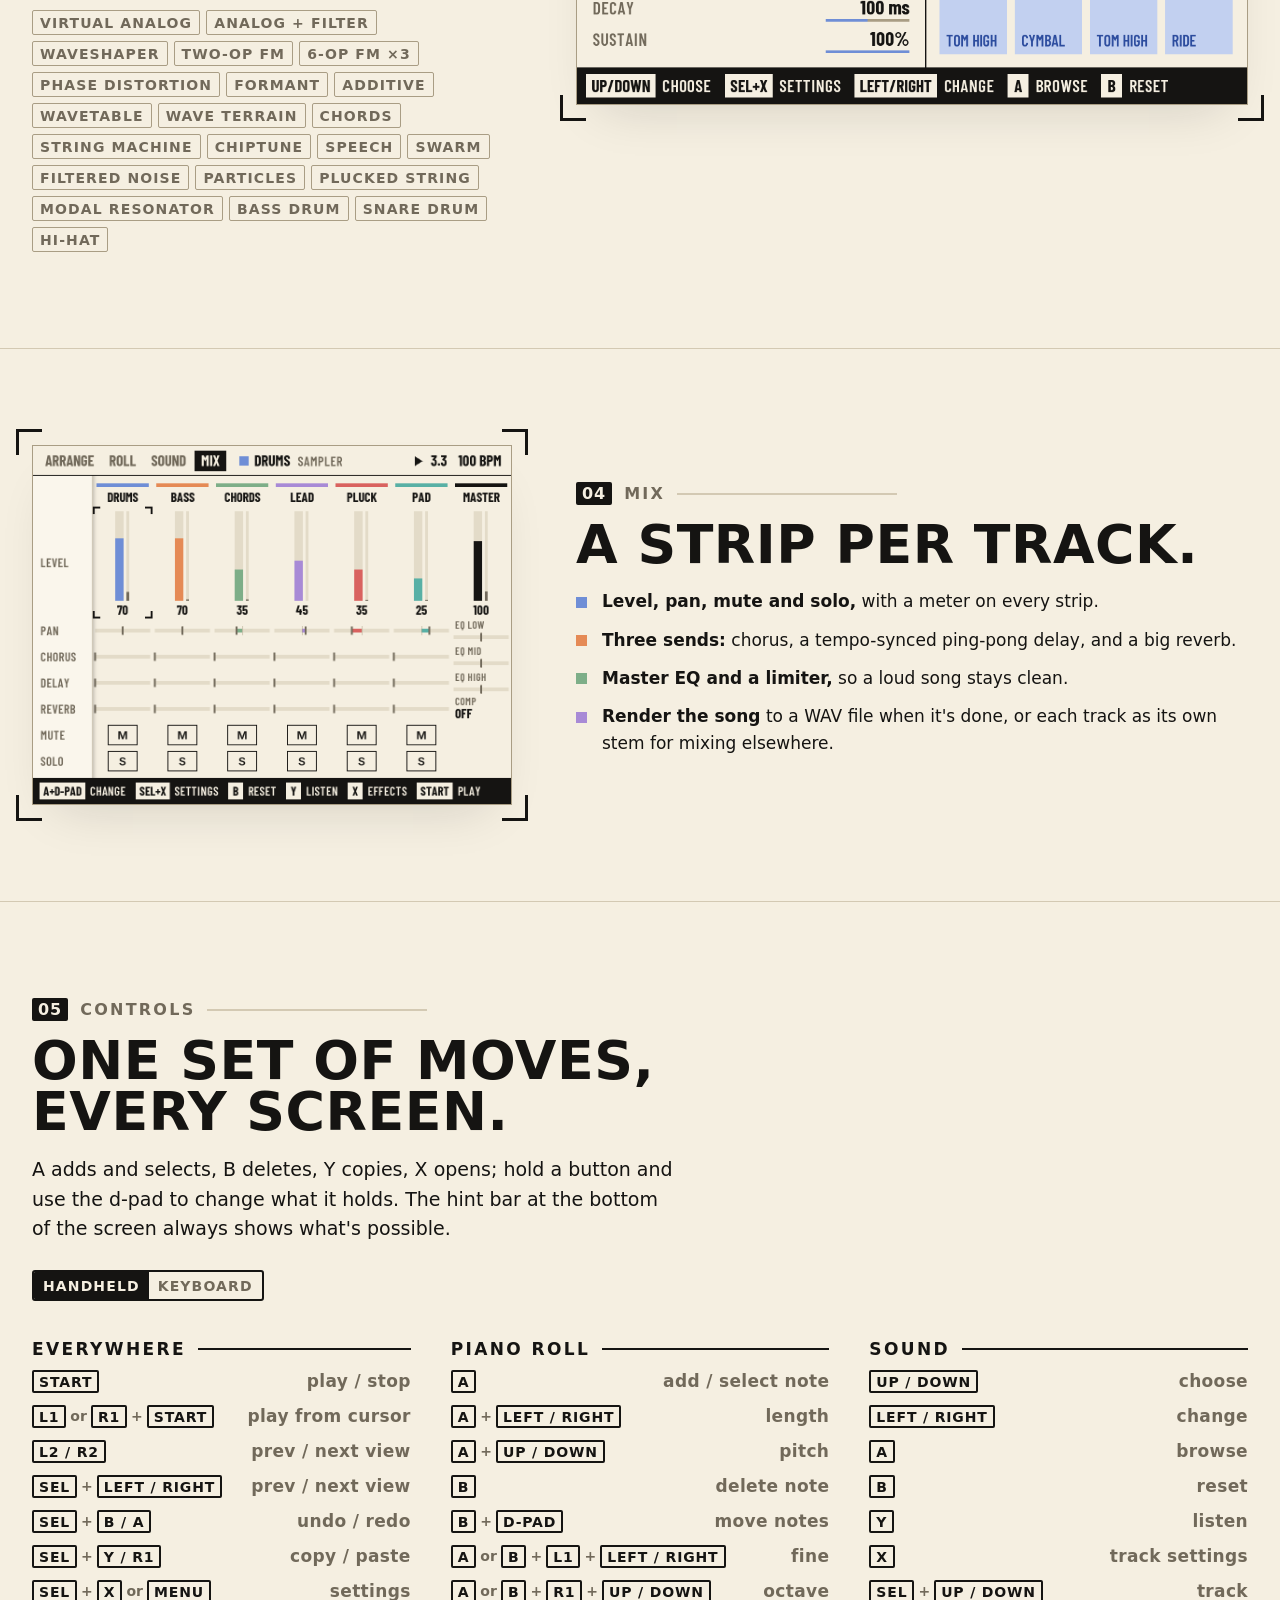
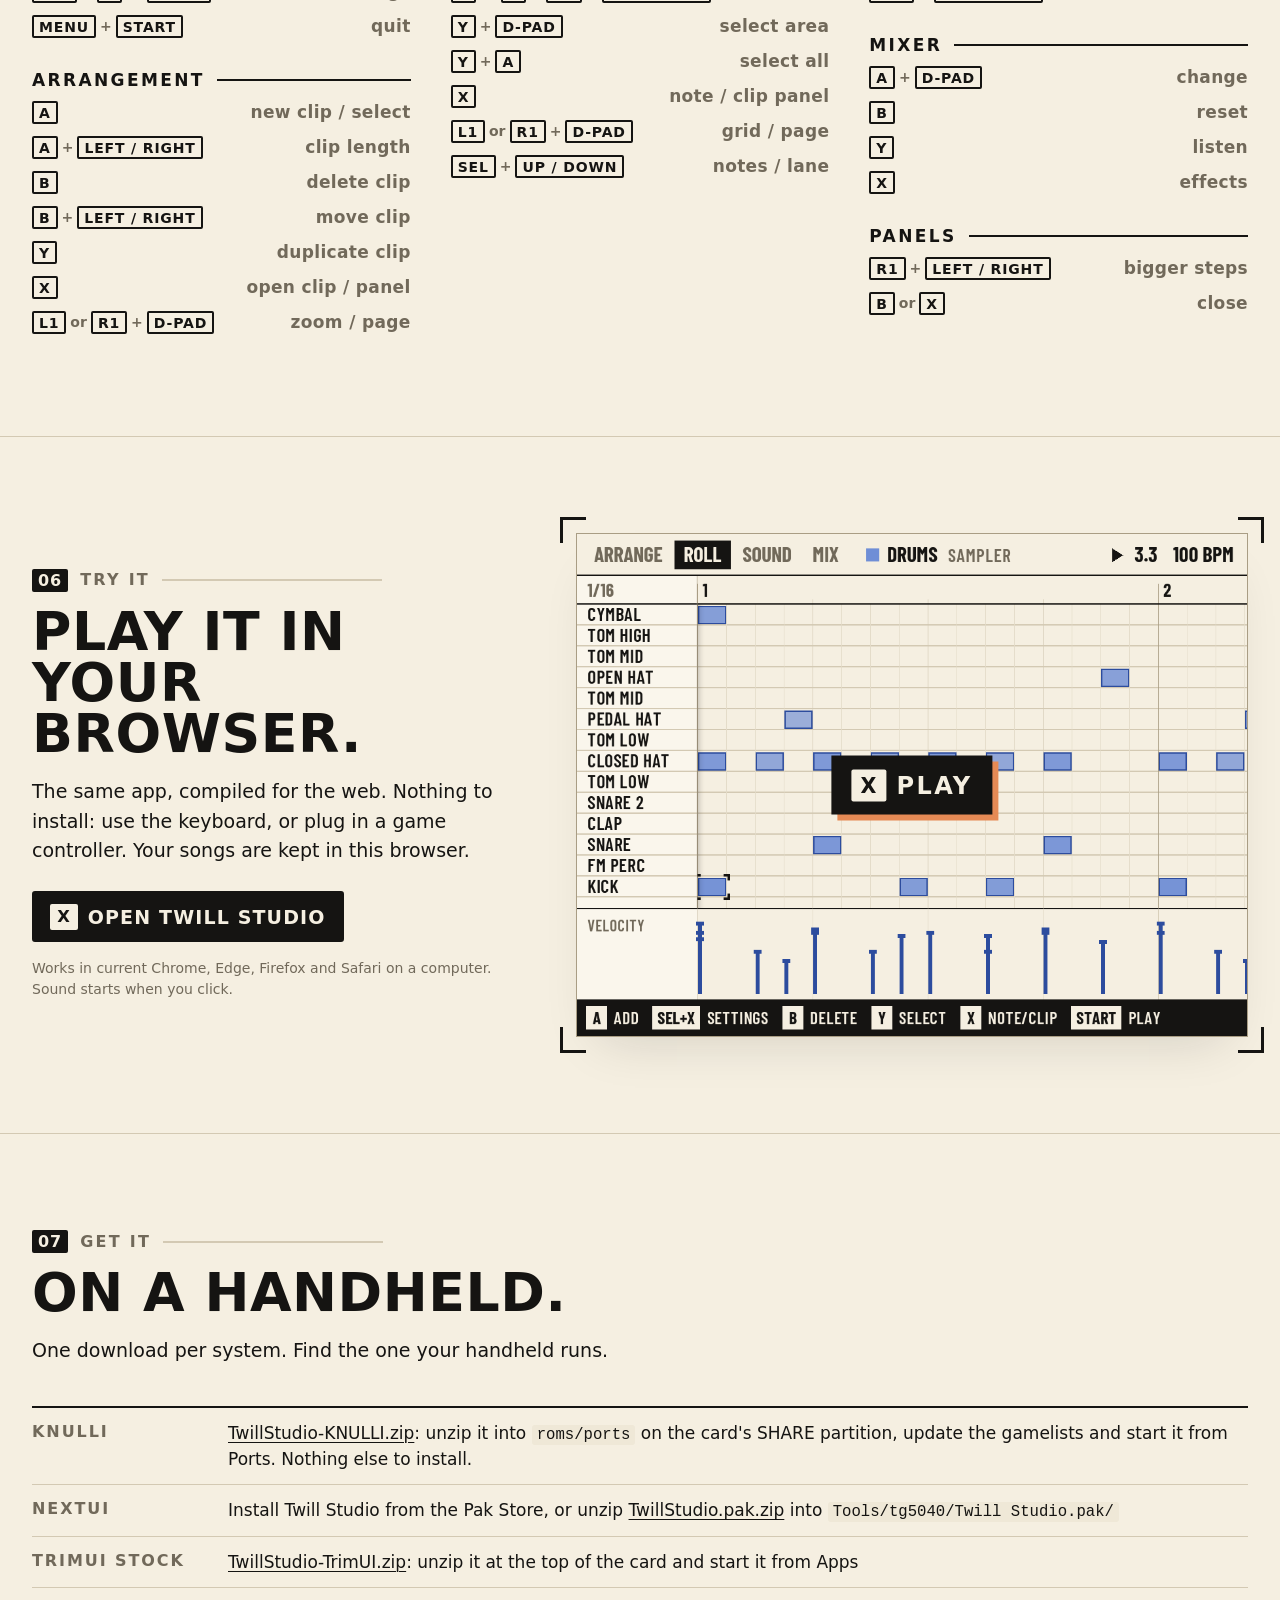
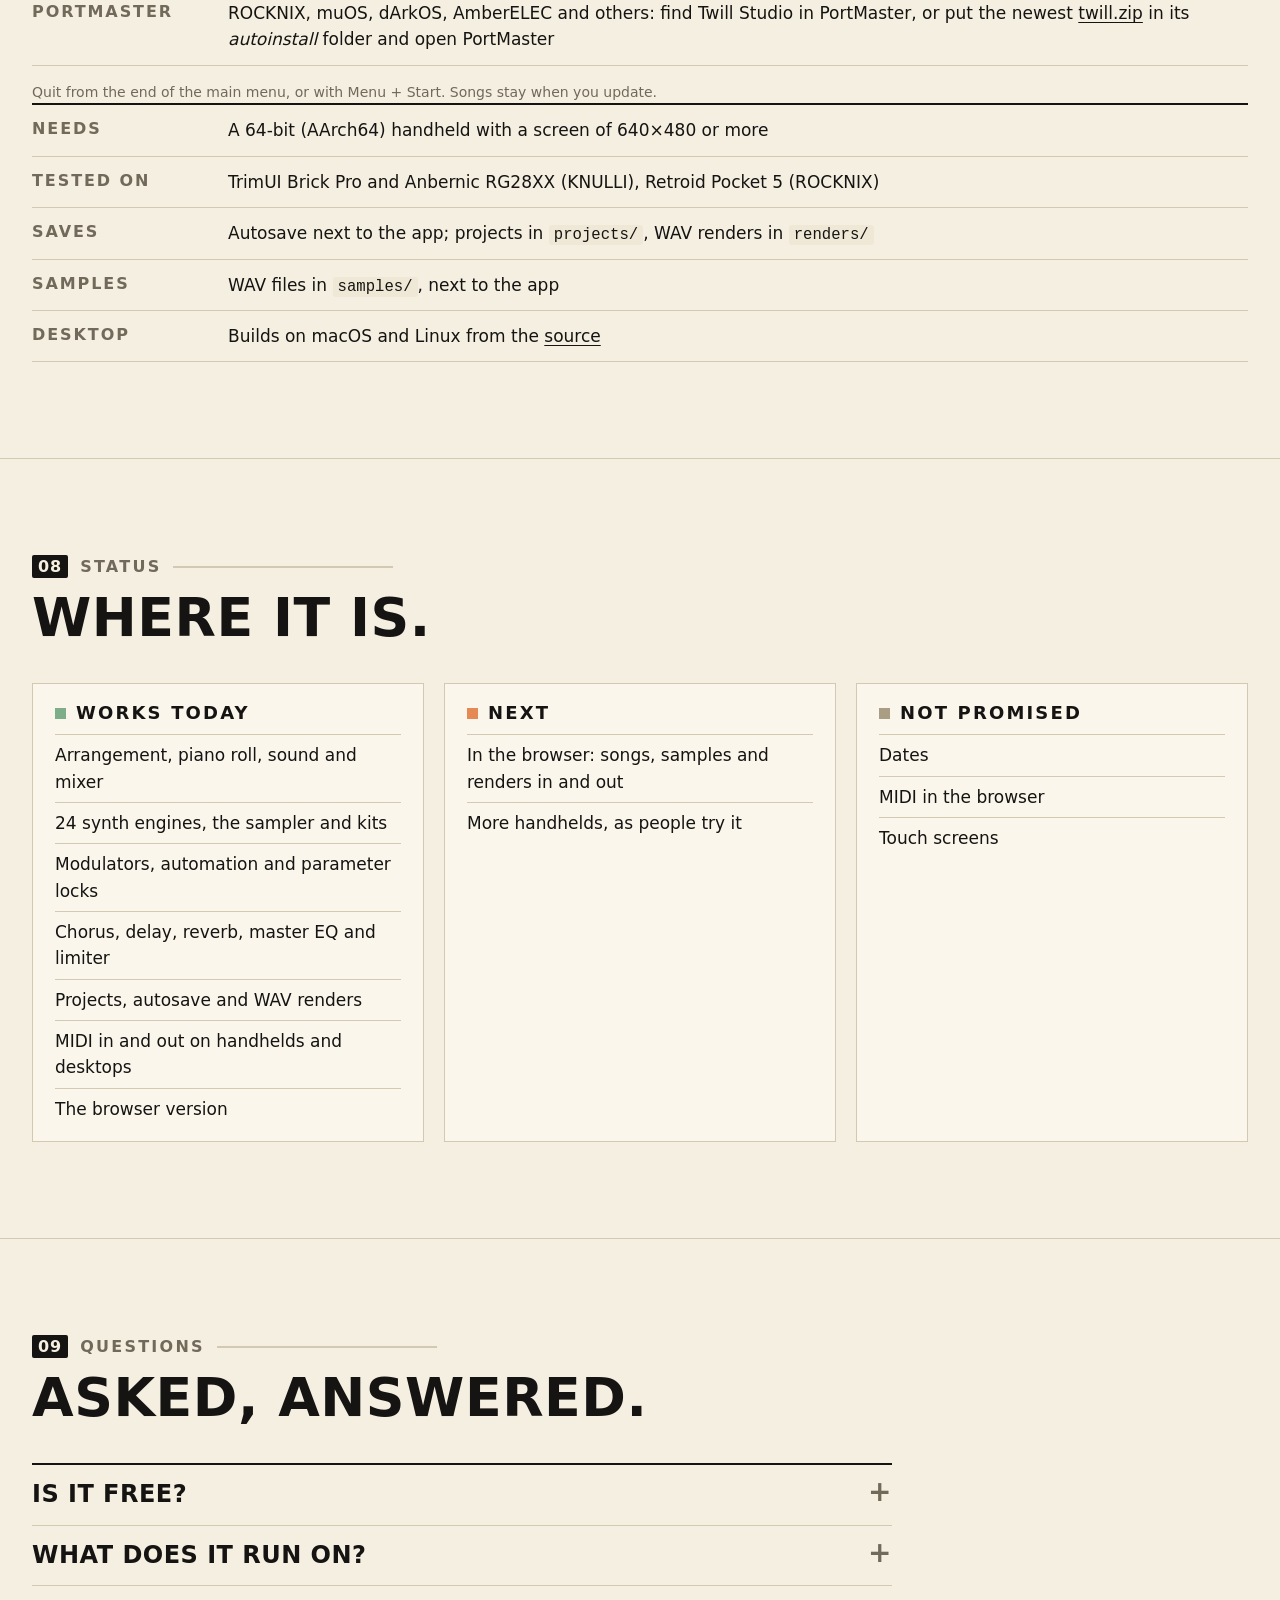
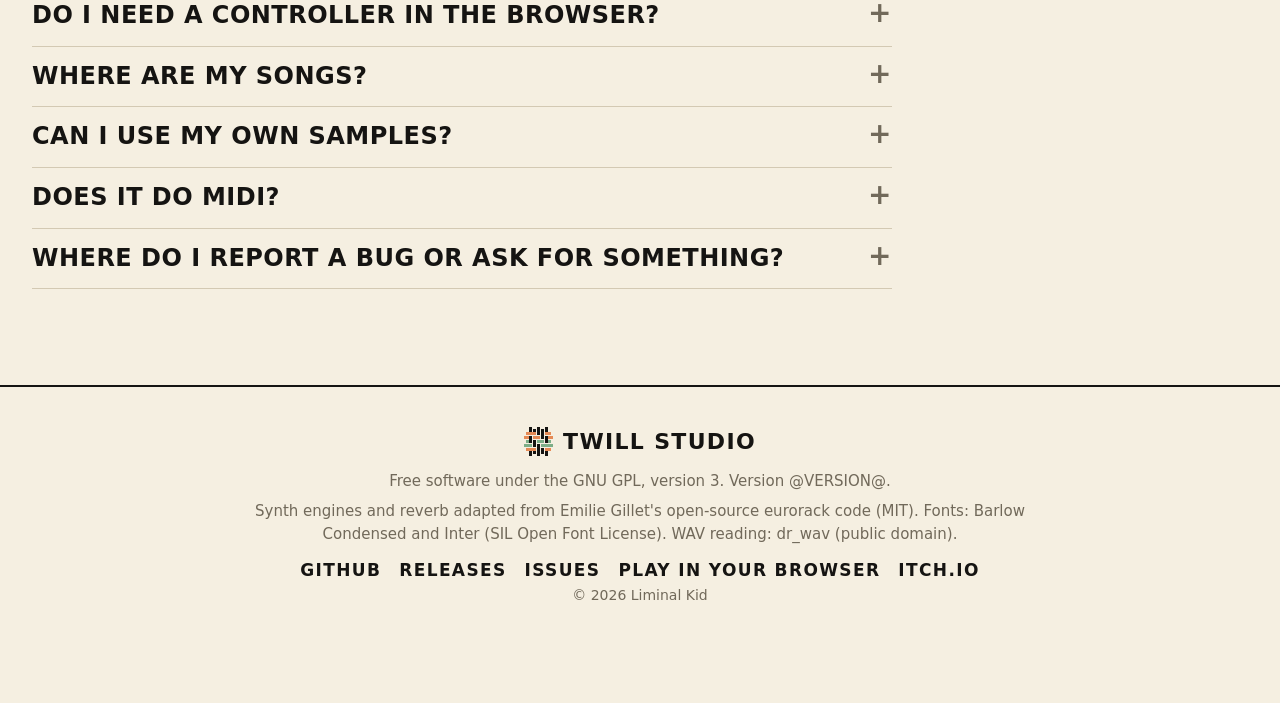
==== commit be150e39: "Twill Studio 0.7.1" ====
--- a/site/index.html
+++ b/site/index.html
@@ -28,7 +28,7 @@
 
 <div class="strip">
   <span class="chip">NEW</span>
-  <span>Version @VERSION@: the paper look, a logo and splash, and more from X and Y.</span>
+  <span>Version @VERSION@: a download for KNULLI that needs nothing else installed.</span>
   <a href="https://github.com/LiminalKid/TwillStudio/releases/tag/v@VERSION@">What's new →</a>
 </div>
 
@@ -63,12 +63,12 @@
     <p class="eyebrow">FREE · OPEN SOURCE · VERSION @VERSION@</p>
     <h1>A piano-roll groovebox for handhelds.</h1>
     <p class="lede">Twenty-four synth engines, a sampler, chorus, delay and reverb, written note by
-      note with a d-pad. For PortMaster handhelds, and right here in your browser.</p>
+      note with a d-pad. For KNULLI, PortMaster and TrimUI handhelds, and right here in your browser.</p>
     <div class="ctas">
       <a class="button primary" href="play/"><kbd>X</kbd>Play in your browser</a>
-      <a class="button" href="https://github.com/LiminalKid/TwillStudio/releases/latest/download/twill.zip"><kbd>↓</kbd>Download for PortMaster</a>
-    </div>
-    <p class="fine">PortMaster package, about 2 MB · 64-bit handhelds, 640×480 and up ·
+      <a class="button" href="#get"><kbd>↓</kbd>Download for your handheld</a>
+    </div>
+    <p class="fine">About 2 MB · 64-bit handhelds, 640×480 and up ·
       <a href="https://github.com/LiminalKid/TwillStudio">Source on GitHub</a> ·
       <a href="https://liminalkid.itch.io/twill-studio">Also on itch.io</a></p>
   </div>
@@ -211,15 +211,15 @@
   <div class="band-head">
     <p class="eyebrow"><span class="num">07</span> GET IT</p>
     <h2>On a handheld.</h2>
-    <p class="lede">Twill Studio installs through PortMaster, which runs on most Linux handheld
-      systems.</p>
-  </div>
-  <ol class="steps">
-    <li><span class="num">01</span><b>Download</b> <a href="https://github.com/LiminalKid/TwillStudio/releases/latest/download/twill.zip">twill.zip</a>, the PortMaster package.</li>
-    <li><span class="num">02</span><b>Copy it</b> into PortMaster's <i>autoinstall</i> folder on the handheld's card.</li>
-    <li><span class="num">03</span><b>Open PortMaster.</b> It installs the zip when it starts.</li>
-    <li><span class="num">04</span><b>Start Twill Studio</b> from Ports. Menu + Start quits.</li>
-  </ol>
+    <p class="lede">One download per system. Find the one your handheld runs.</p>
+  </div>
+  <dl class="spec">
+    <div><dt>KNULLI</dt><dd><a href="https://github.com/LiminalKid/TwillStudio/releases/latest/download/TwillStudio-KNULLI.zip">TwillStudio-KNULLI.zip</a>: unzip it into <code>roms/ports</code> on the card's SHARE partition, update the gamelists and start it from Ports. Nothing else to install.</dd></div>
+    <div><dt>NEXTUI</dt><dd>Install Twill Studio from the Pak Store, or unzip <a href="https://github.com/LiminalKid/TwillStudio/releases/latest/download/TwillStudio.pak.zip">TwillStudio.pak.zip</a> into <code>Tools/tg5040/Twill Studio.pak/</code></dd></div>
+    <div><dt>TRIMUI STOCK</dt><dd><a href="https://github.com/LiminalKid/TwillStudio/releases/latest/download/TwillStudio-TrimUI.zip">TwillStudio-TrimUI.zip</a>: unzip it at the top of the card and start it from Apps</dd></div>
+    <div><dt>PORTMASTER</dt><dd>ROCKNIX, muOS, dArkOS, AmberELEC and others: find Twill Studio in PortMaster, or put the newest <a href="https://github.com/LiminalKid/TwillStudio/releases/latest/download/twill.zip">twill.zip</a> in its <i>autoinstall</i> folder and open PortMaster</dd></div>
+  </dl>
+  <p class="fine">Quit from the end of the main menu, or with Menu + Start. Songs stay when you update.</p>
   <dl class="spec">
     <div><dt>NEEDS</dt><dd>A 64-bit (AArch64) handheld with a screen of 640×480 or more</dd></div>
     <div><dt>TESTED ON</dt><dd>TrimUI Brick Pro and Anbernic RG28XX (KNULLI), Retroid Pocket 5 (ROCKNIX)</dd></div>
@@ -250,7 +250,6 @@
     <div>
       <h3><span class="dot next"></span>NEXT</h3>
       <ul>
-        <li>A listing in PortMaster's catalogue (in testing now)</li>
         <li>In the browser: songs, samples and renders in and out</li>
         <li>More handhelds, as people try it</li>
       </ul>
@@ -279,7 +278,7 @@
     </details>
     <details>
       <summary>What does it run on?</summary>
-      <p>64-bit Linux handhelds through PortMaster, with a screen of 640×480 or larger; current
+      <p>64-bit Linux handhelds (KNULLI, NextUI, the stock TrimUI system, and others through PortMaster), with a screen of 640×480 or larger; current
         web browsers on a computer; and macOS or Linux if you build it yourself.</p>
     </details>
     <details>
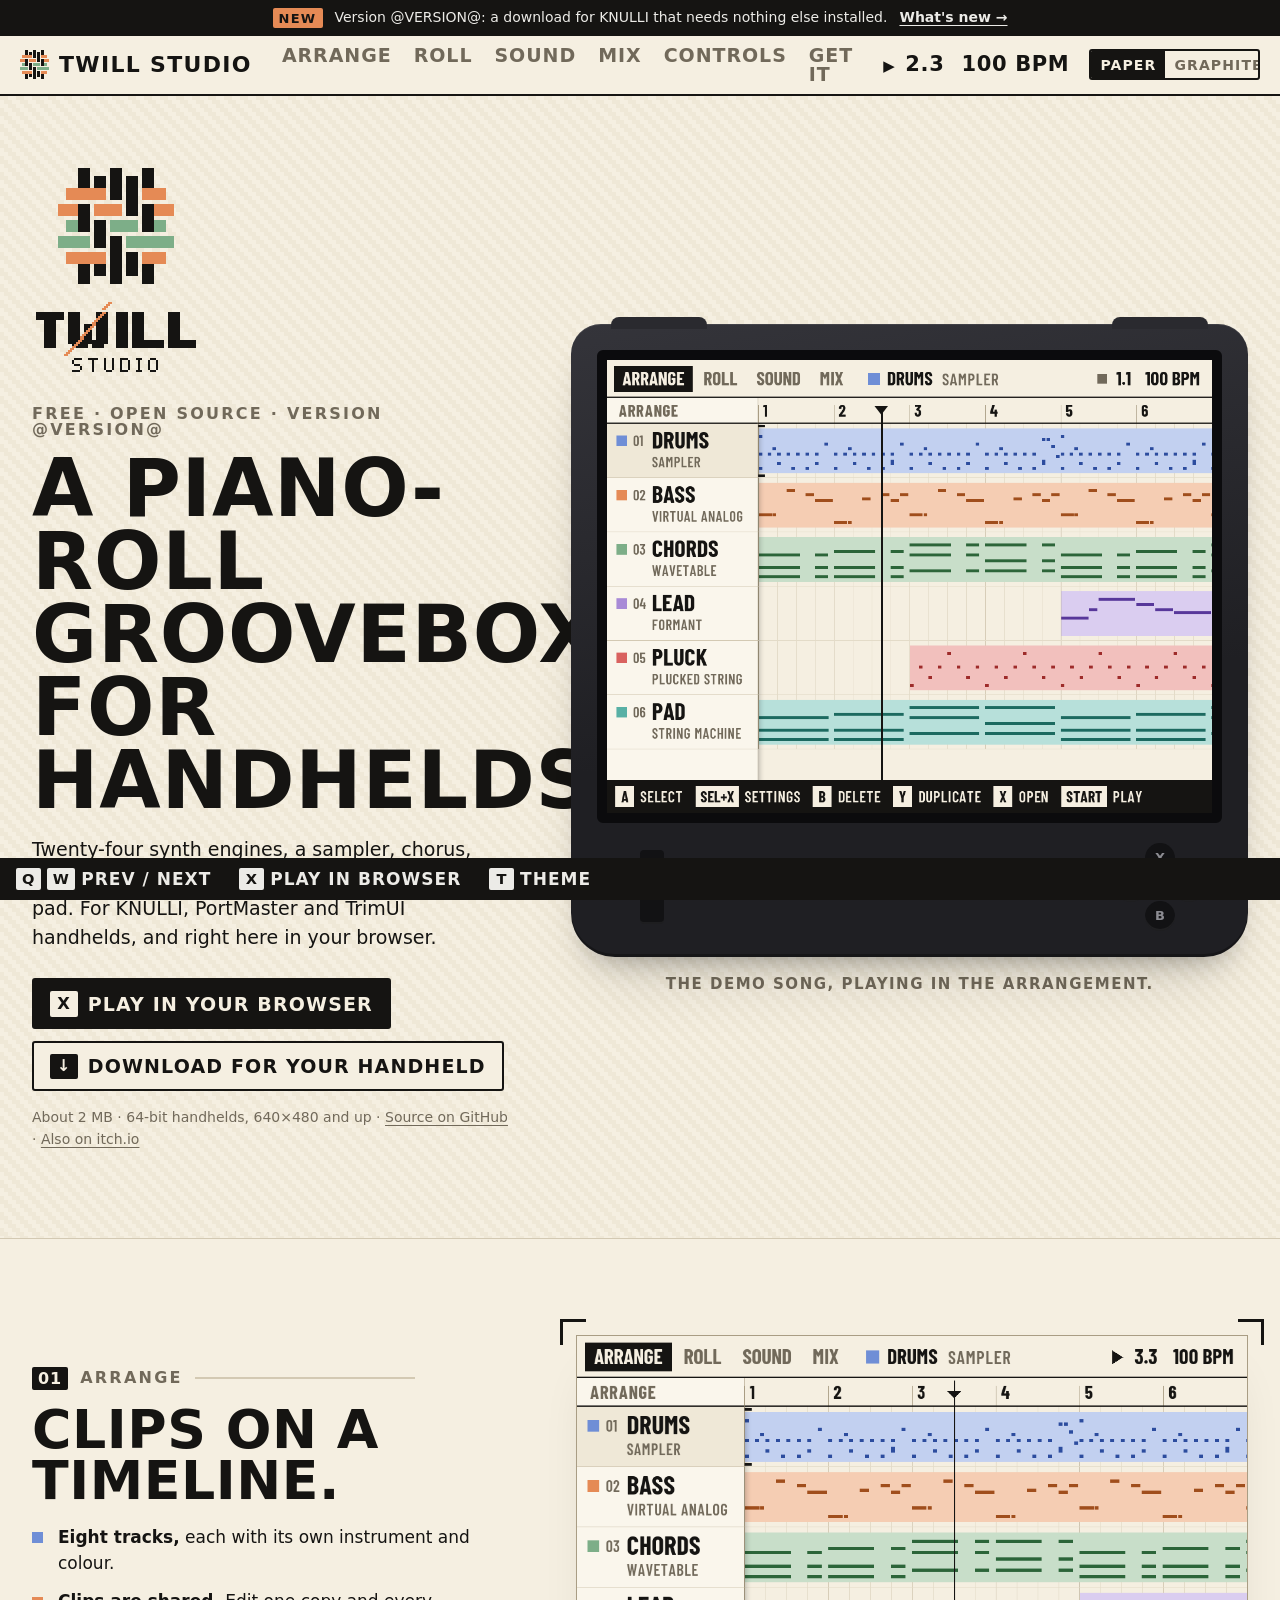
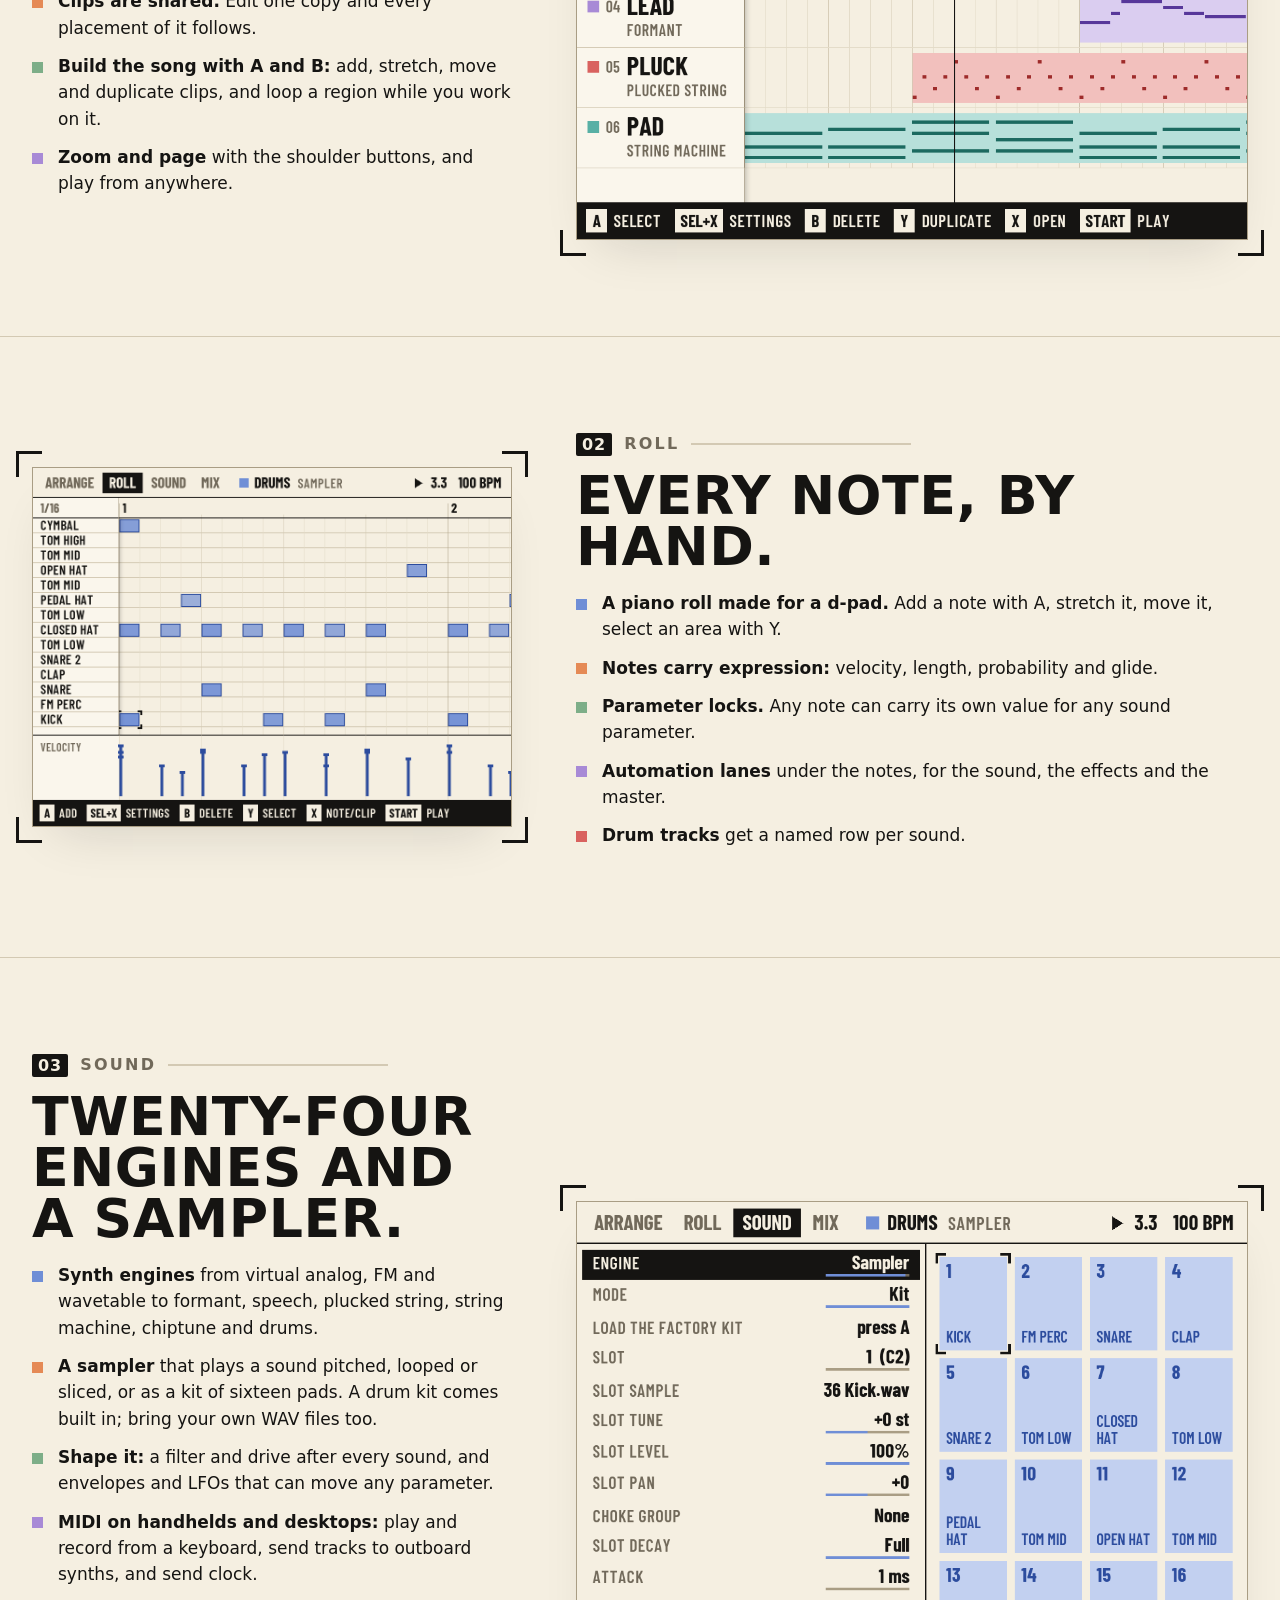
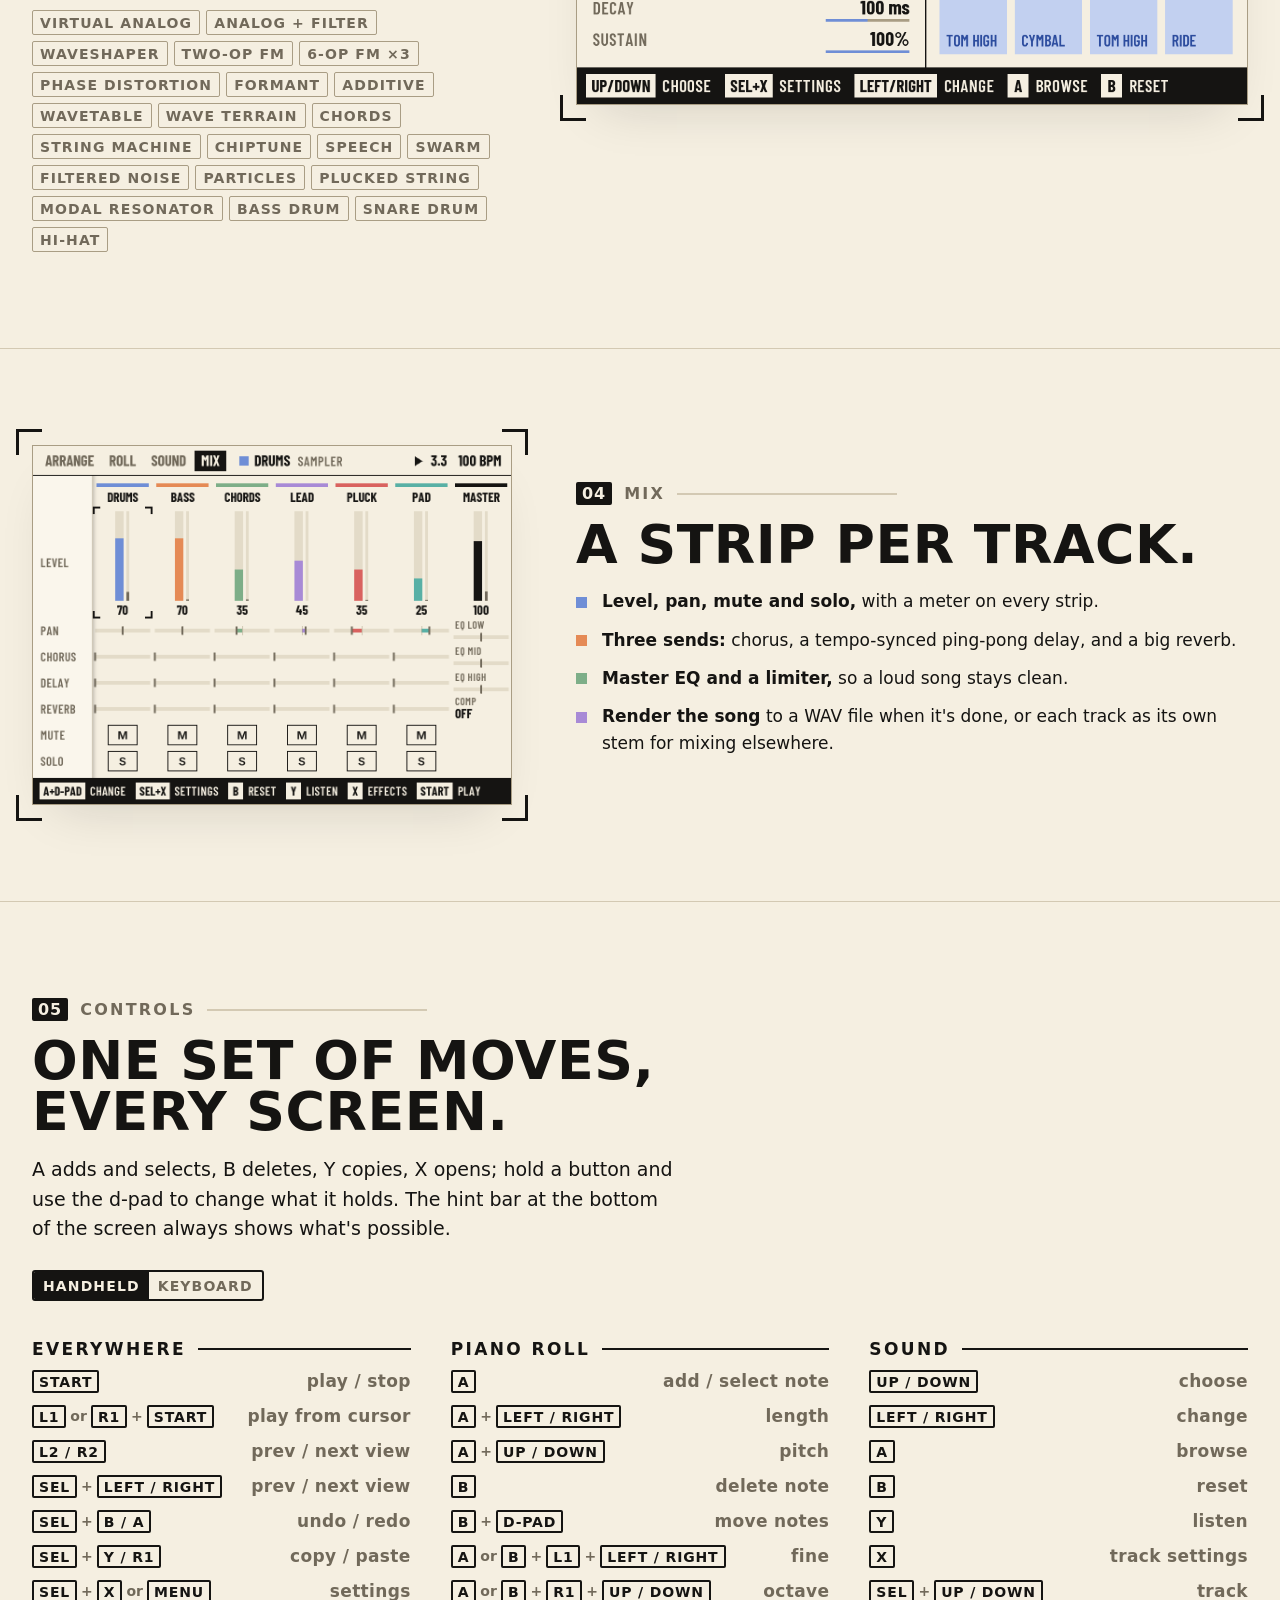
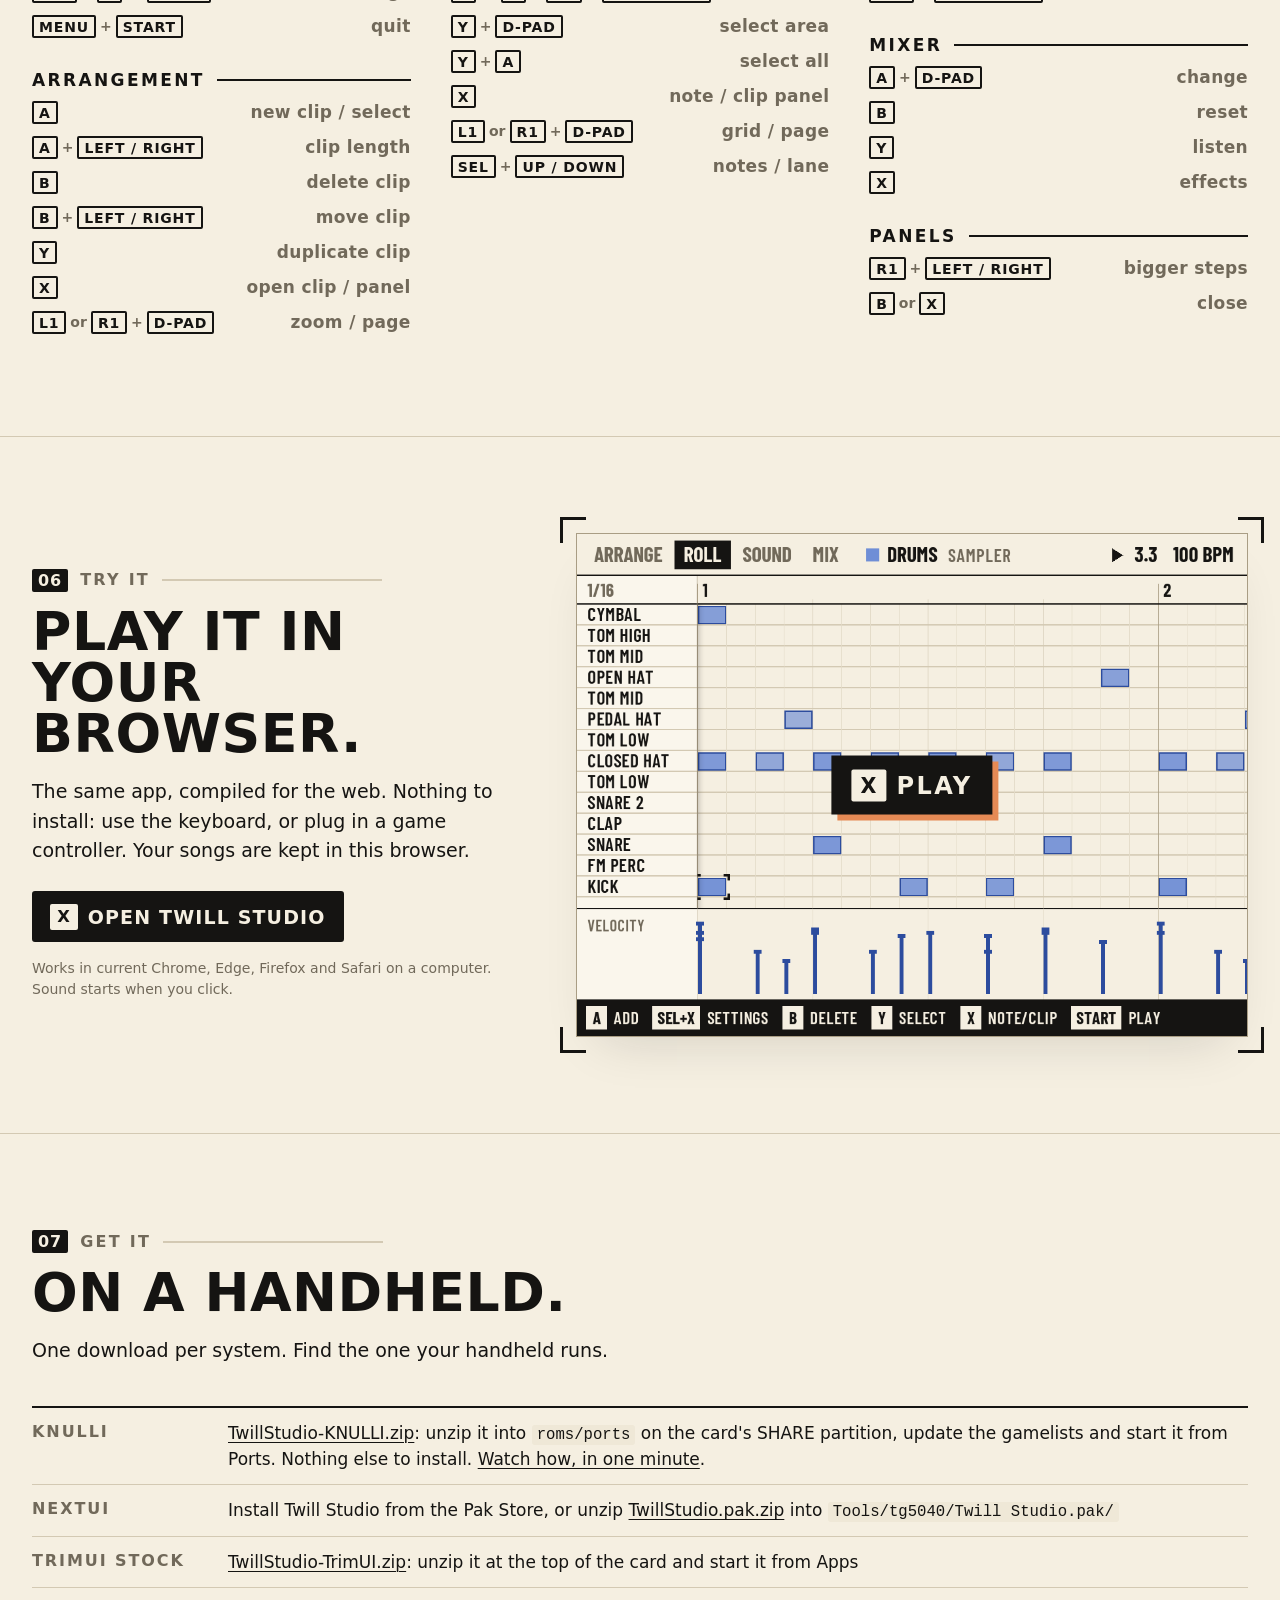
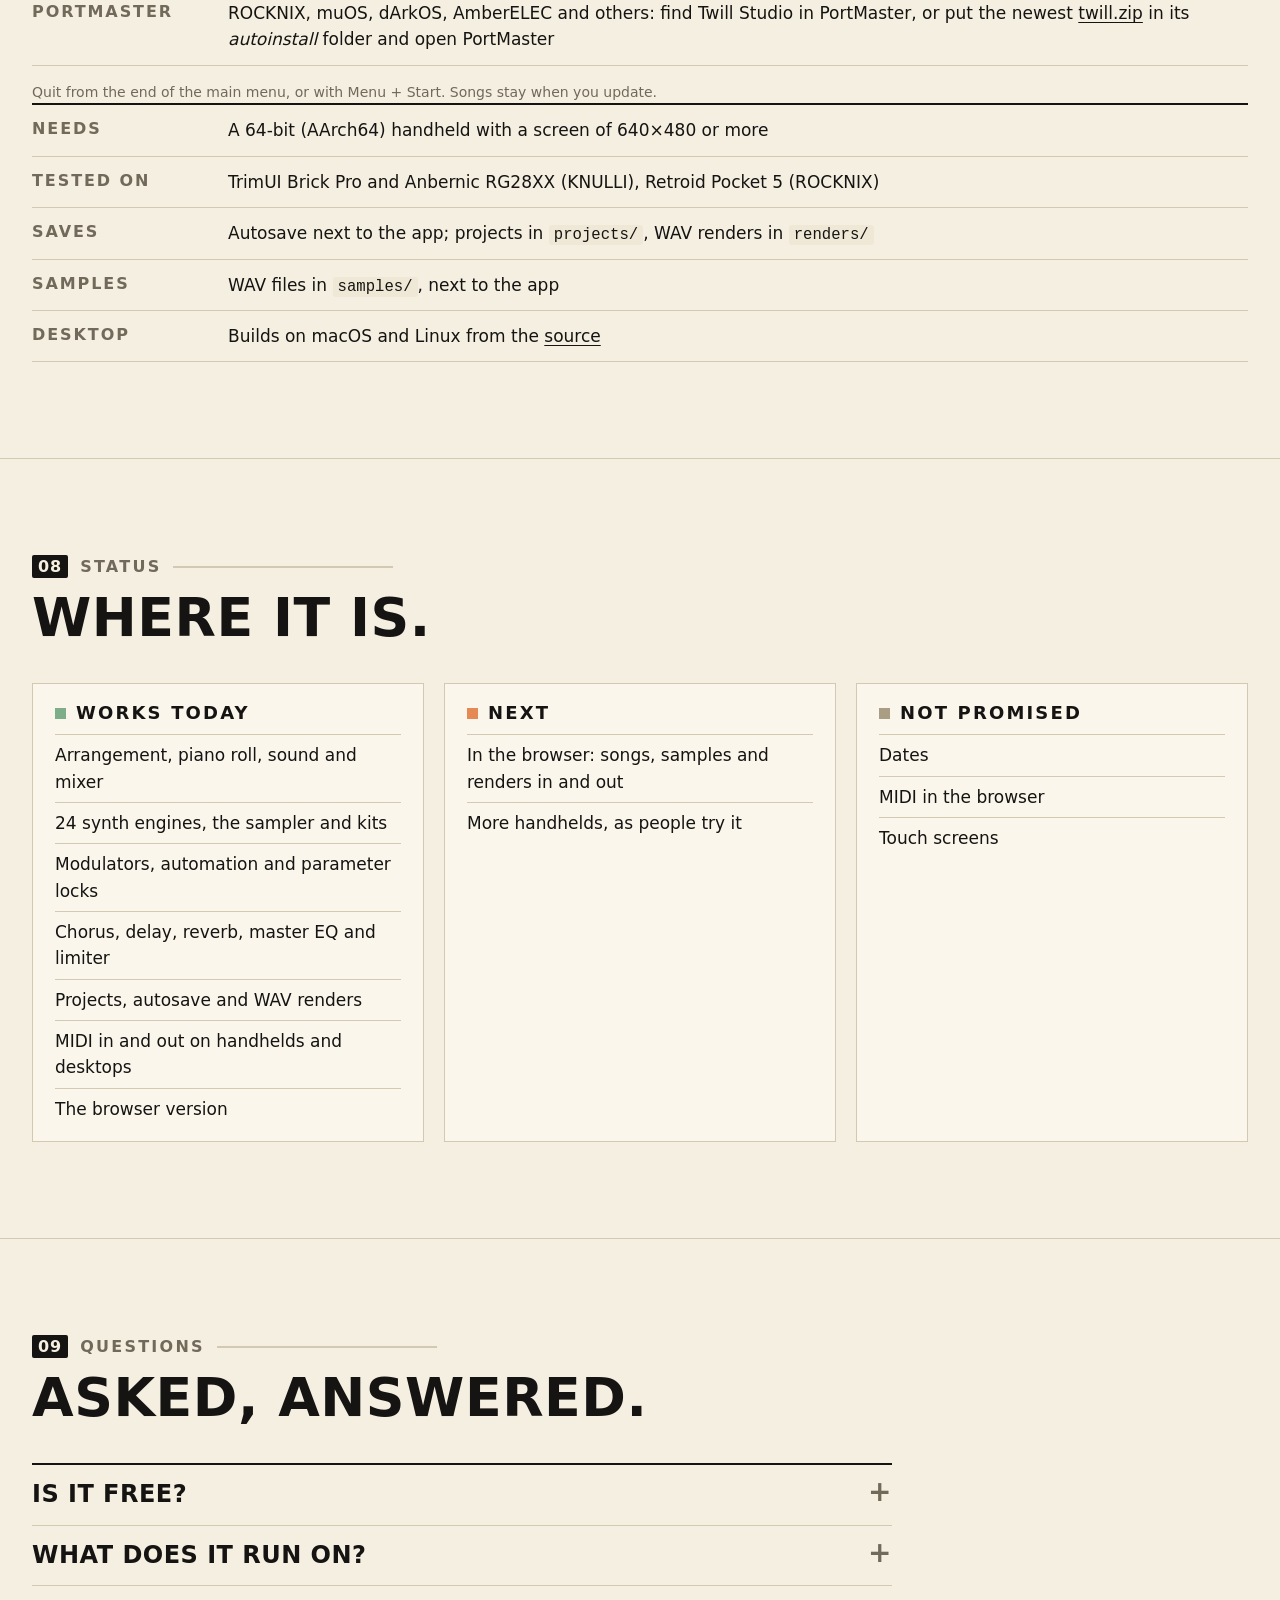
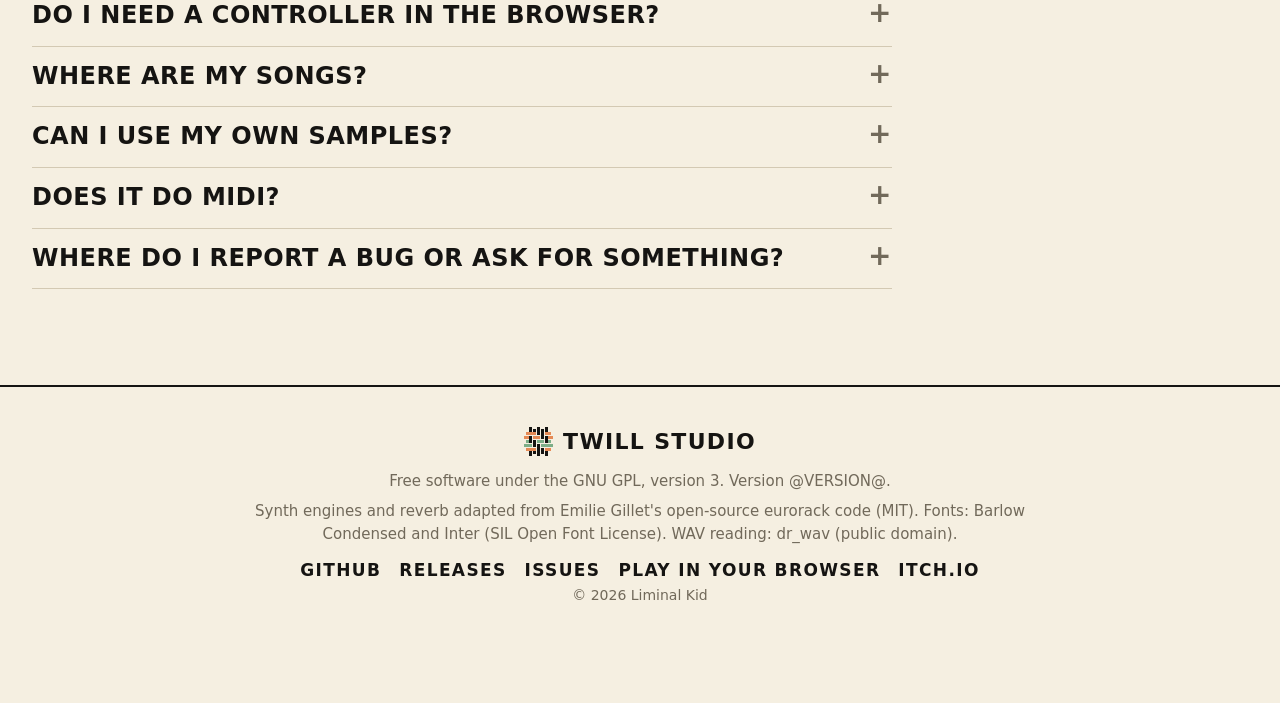
==== commit b0be68ce: "Link the KNULLI install video from the README and the website" ====
--- a/site/index.html
+++ b/site/index.html
@@ -214,7 +214,7 @@
     <p class="lede">One download per system. Find the one your handheld runs.</p>
   </div>
   <dl class="spec">
-    <div><dt>KNULLI</dt><dd><a href="https://github.com/LiminalKid/TwillStudio/releases/latest/download/TwillStudio-KNULLI.zip">TwillStudio-KNULLI.zip</a>: unzip it into <code>roms/ports</code> on the card's SHARE partition, update the gamelists and start it from Ports. Nothing else to install.</dd></div>
+    <div><dt>KNULLI</dt><dd><a href="https://github.com/LiminalKid/TwillStudio/releases/latest/download/TwillStudio-KNULLI.zip">TwillStudio-KNULLI.zip</a>: unzip it into <code>roms/ports</code> on the card's SHARE partition, update the gamelists and start it from Ports. Nothing else to install. <a href="https://youtu.be/c9Al1mPP7PQ">Watch how, in one minute</a>.</dd></div>
     <div><dt>NEXTUI</dt><dd>Install Twill Studio from the Pak Store, or unzip <a href="https://github.com/LiminalKid/TwillStudio/releases/latest/download/TwillStudio.pak.zip">TwillStudio.pak.zip</a> into <code>Tools/tg5040/Twill Studio.pak/</code></dd></div>
     <div><dt>TRIMUI STOCK</dt><dd><a href="https://github.com/LiminalKid/TwillStudio/releases/latest/download/TwillStudio-TrimUI.zip">TwillStudio-TrimUI.zip</a>: unzip it at the top of the card and start it from Apps</dd></div>
     <div><dt>PORTMASTER</dt><dd>ROCKNIX, muOS, dArkOS, AmberELEC and others: find Twill Studio in PortMaster, or put the newest <a href="https://github.com/LiminalKid/TwillStudio/releases/latest/download/twill.zip">twill.zip</a> in its <i>autoinstall</i> folder and open PortMaster</dd></div>
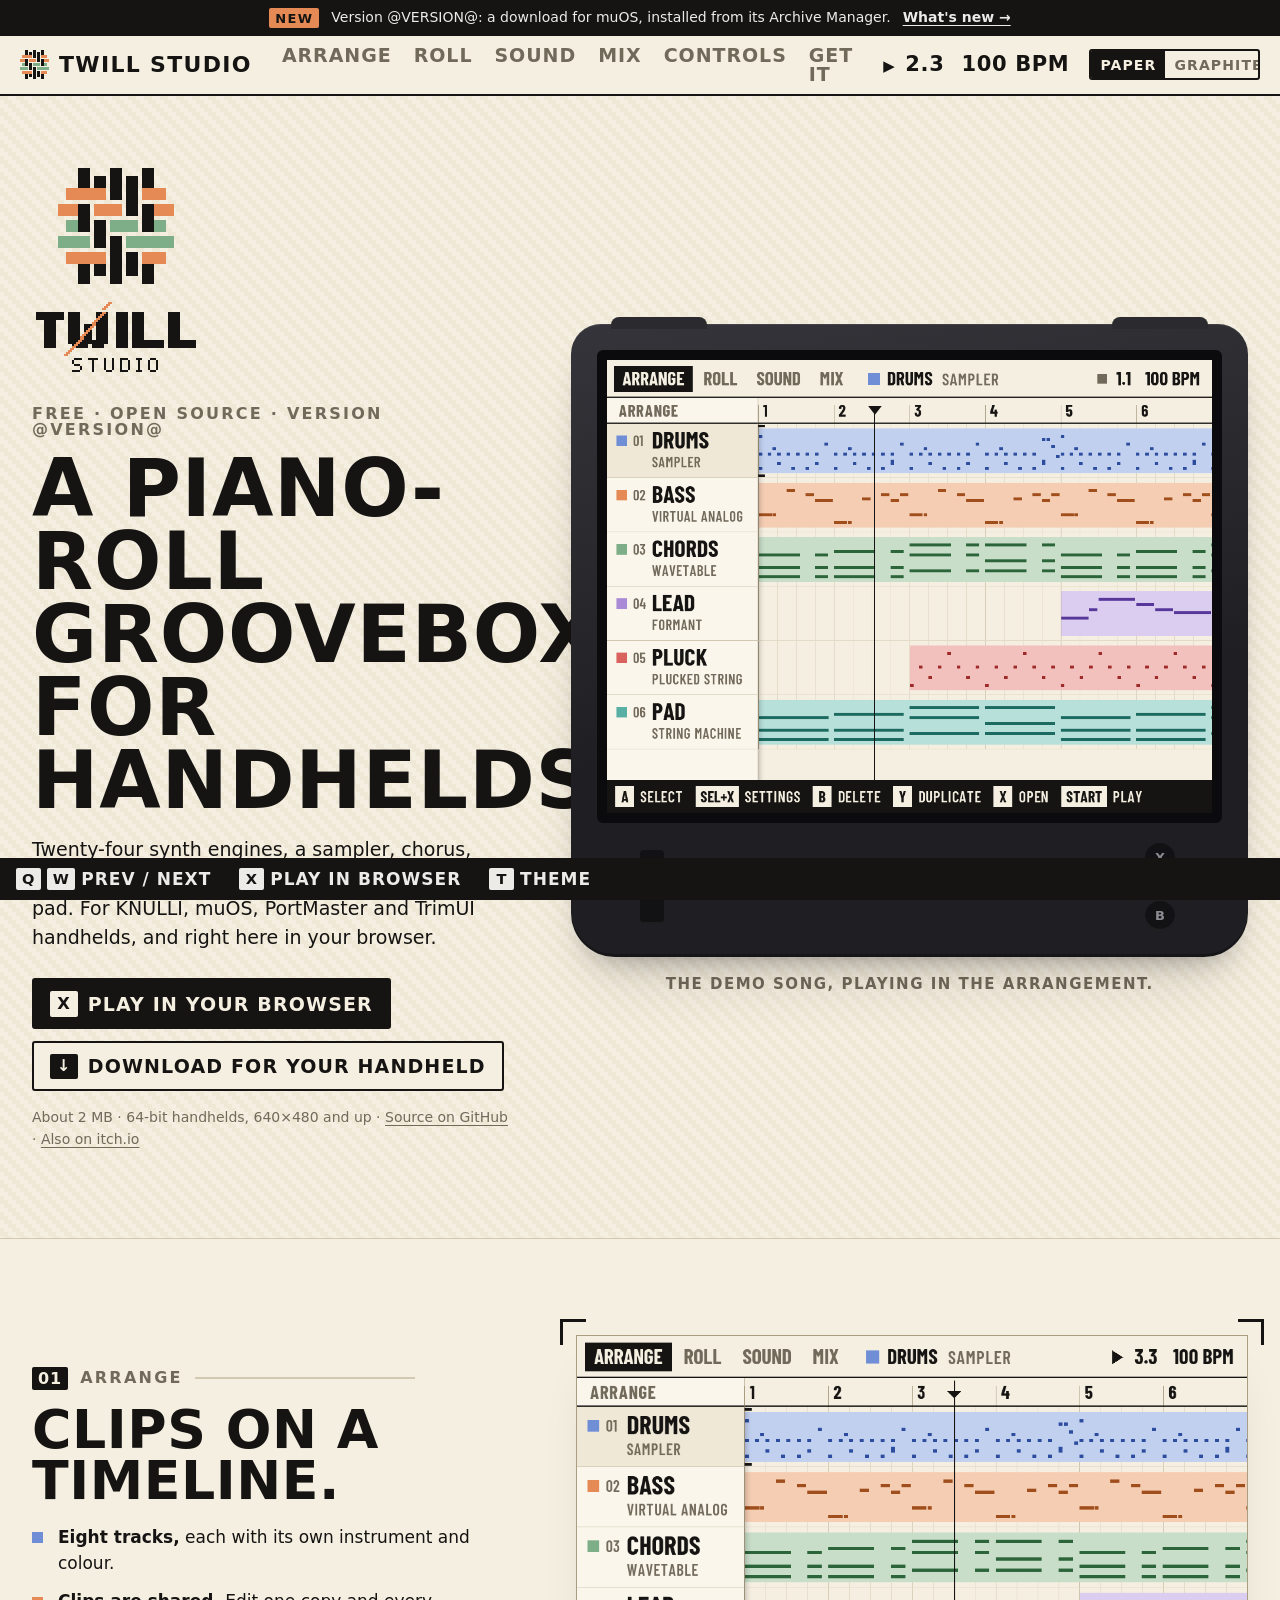
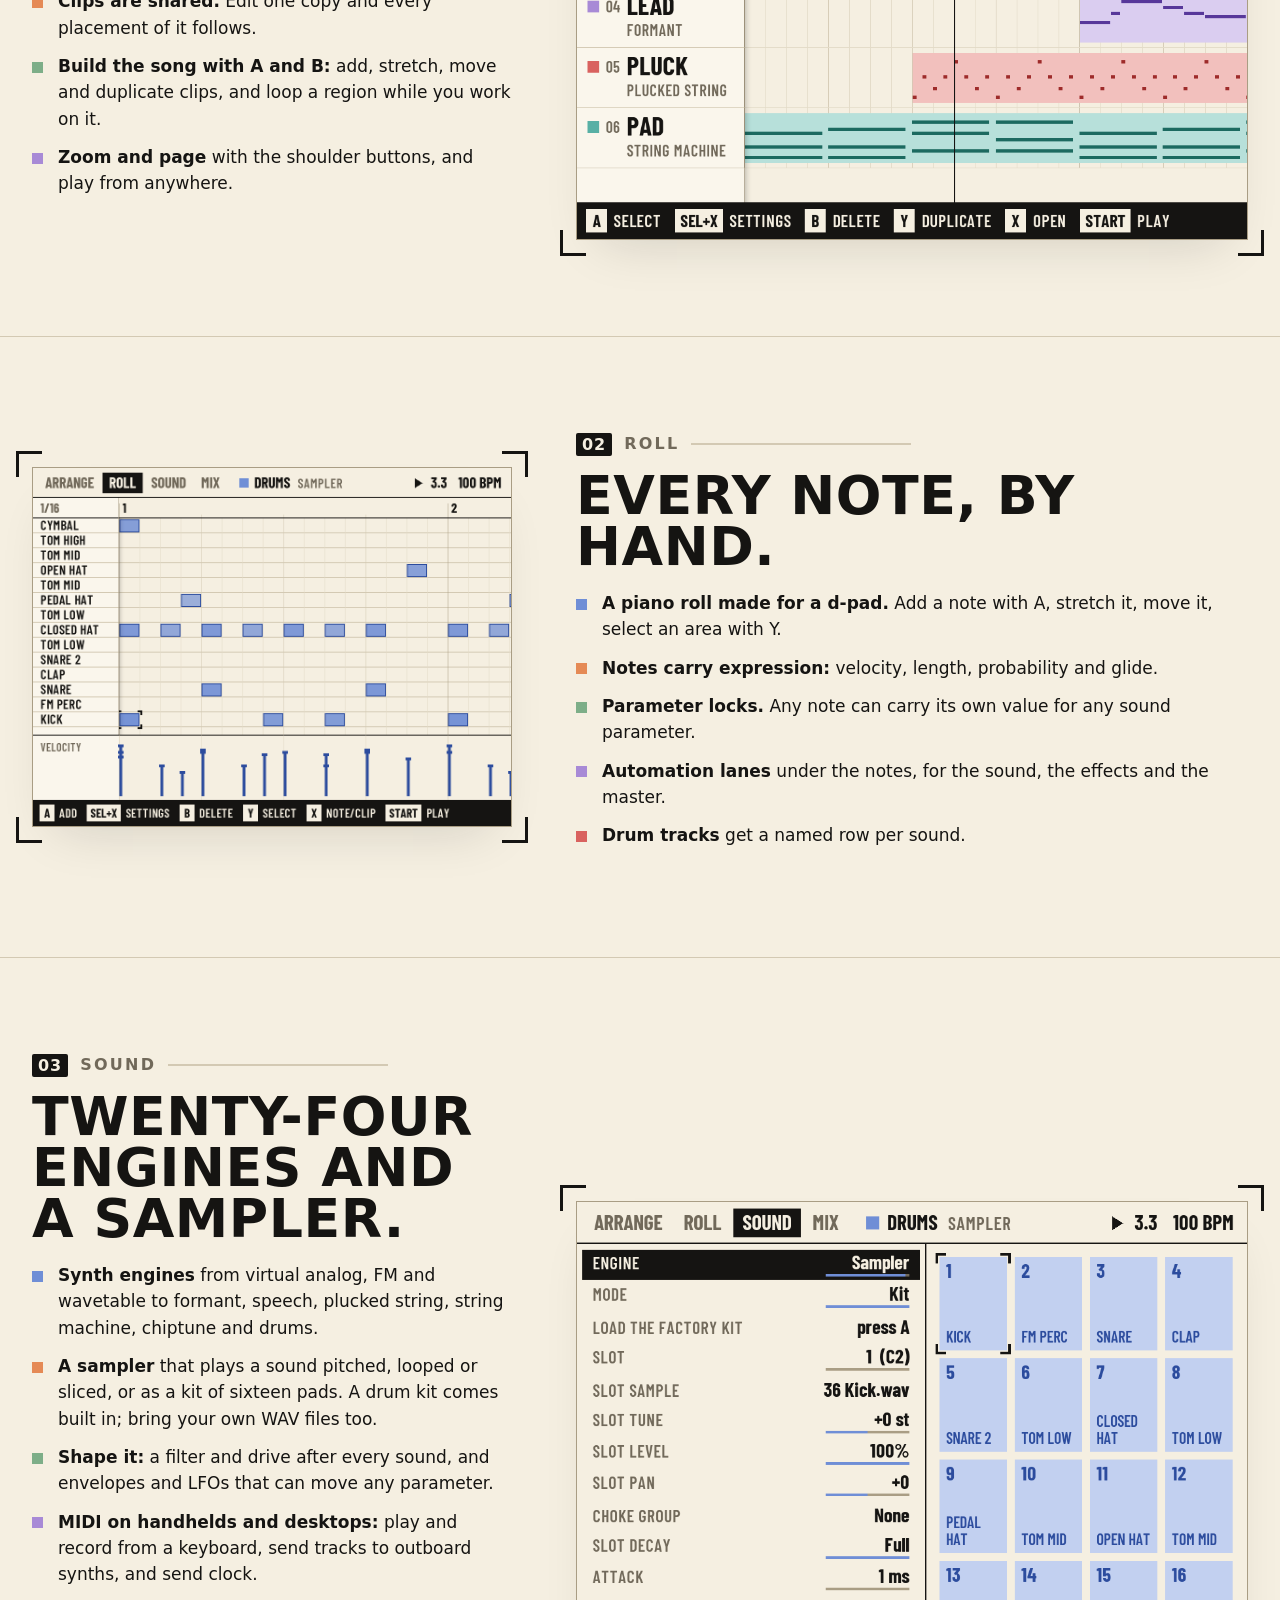
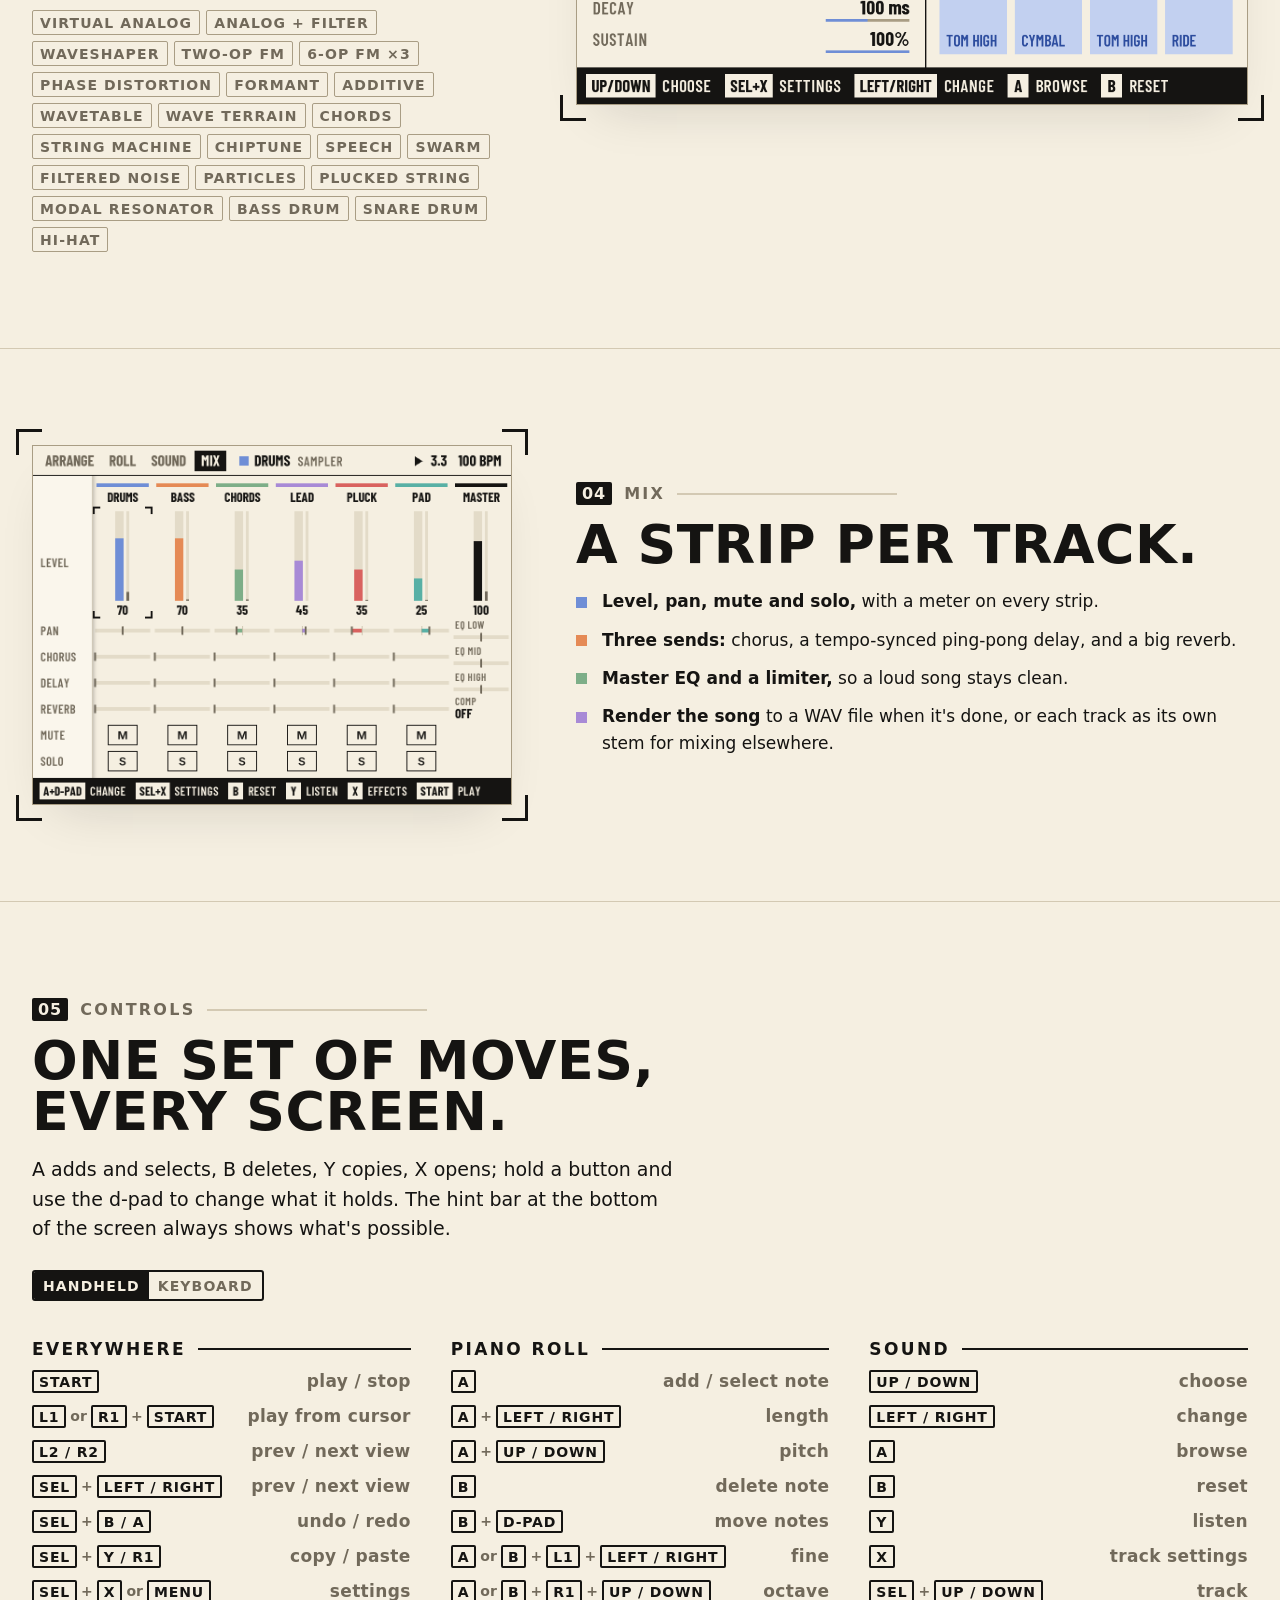
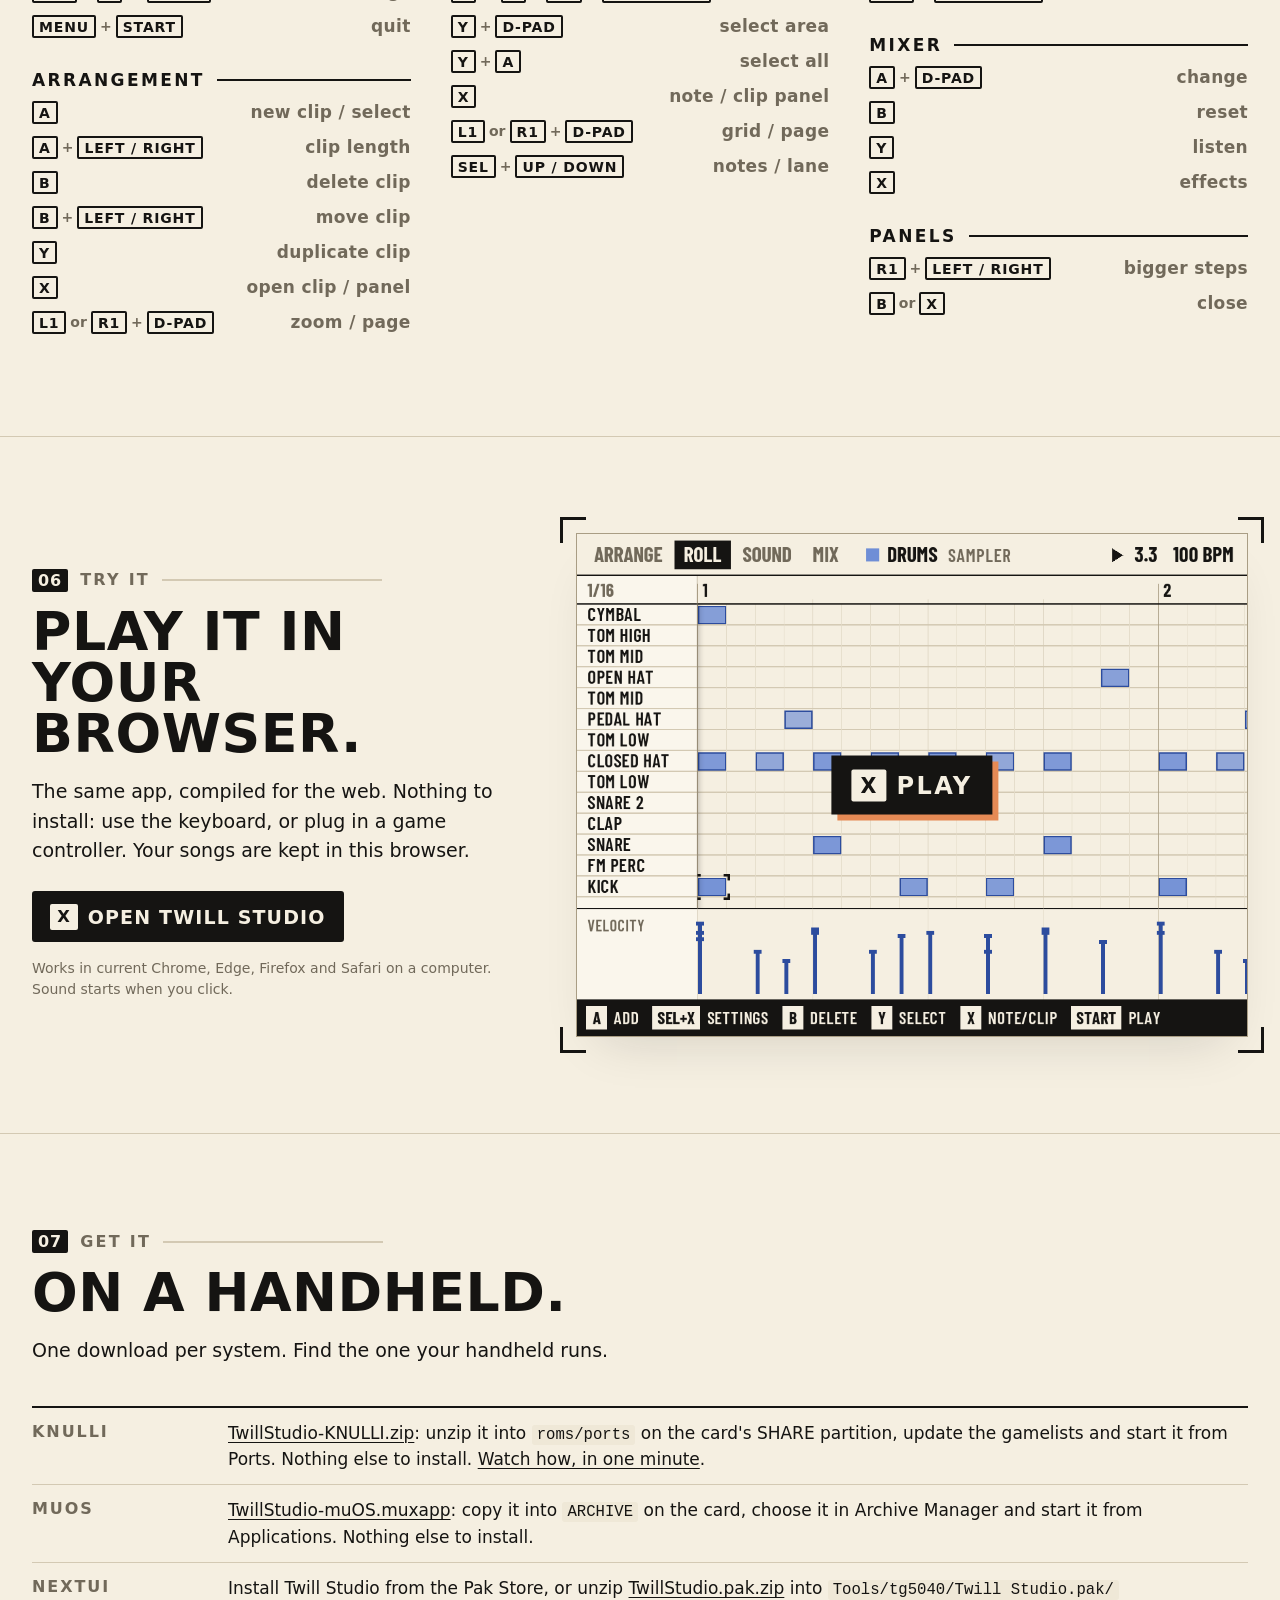
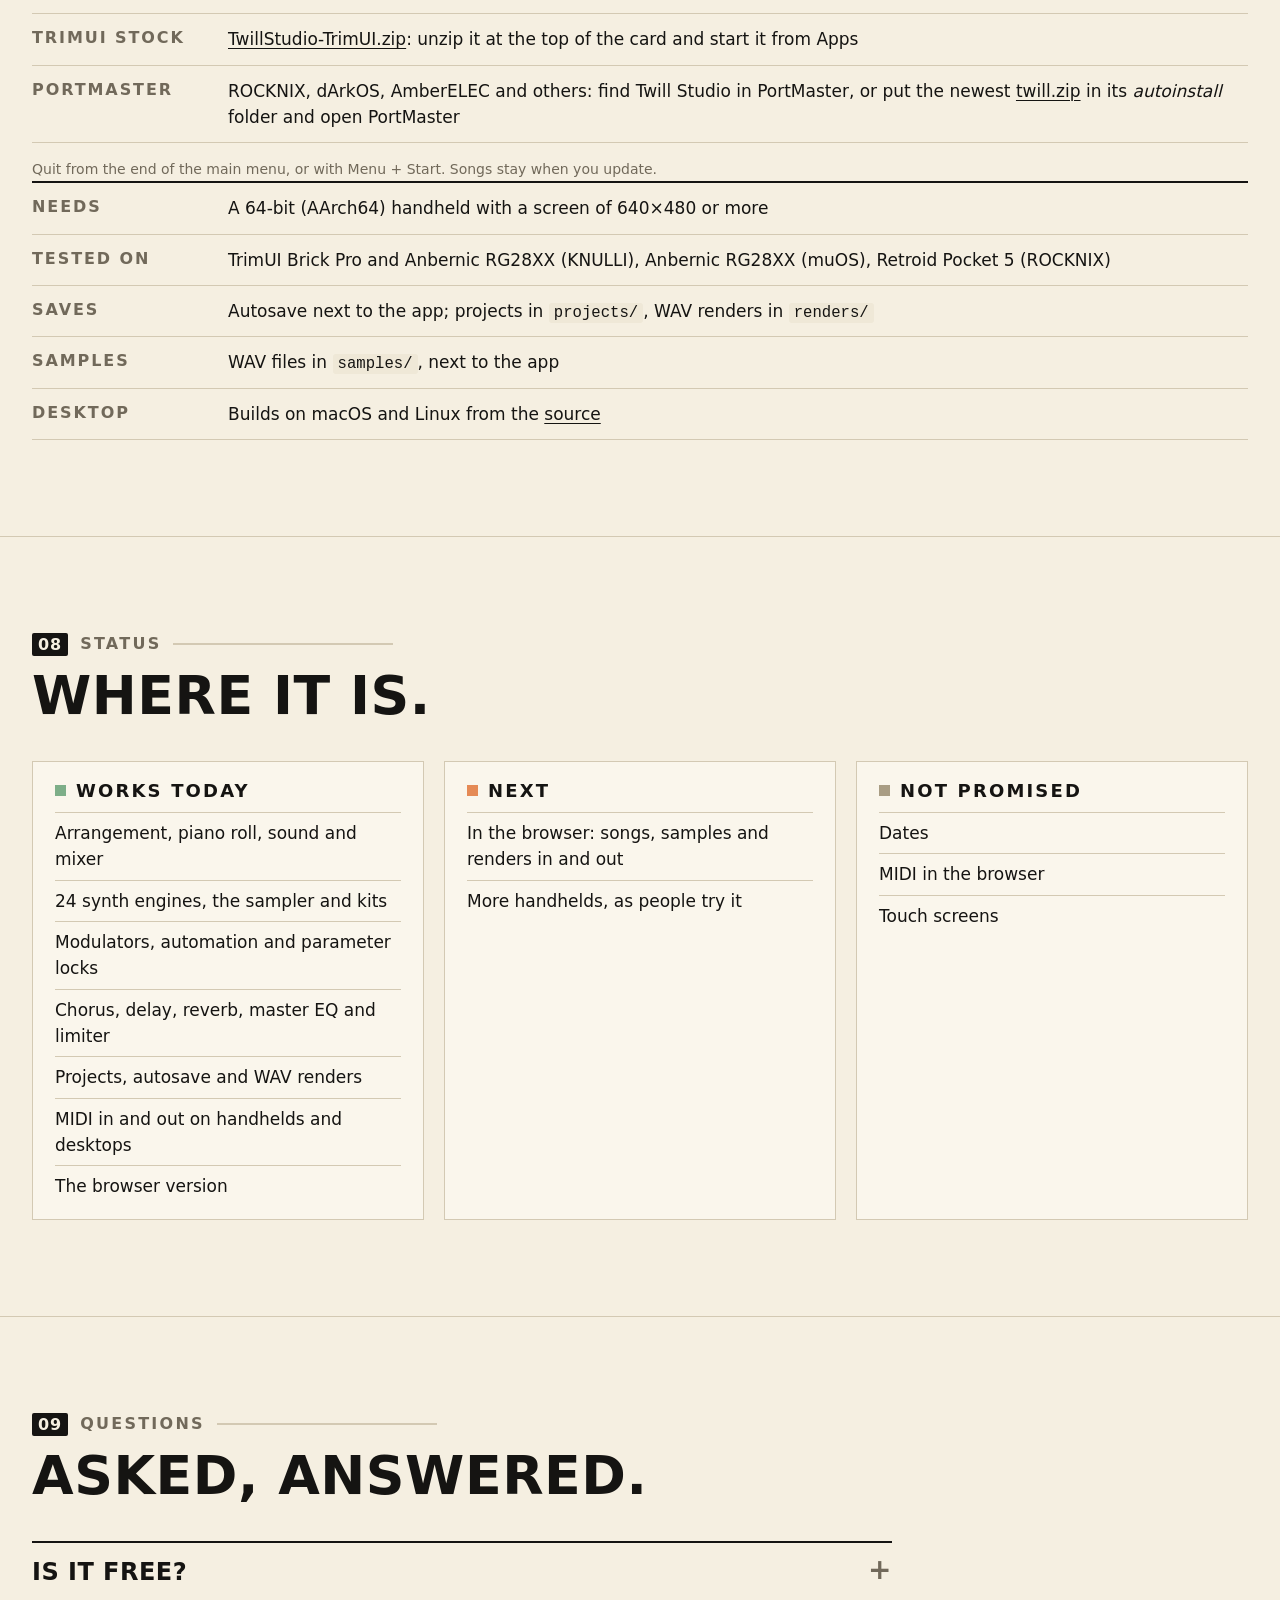
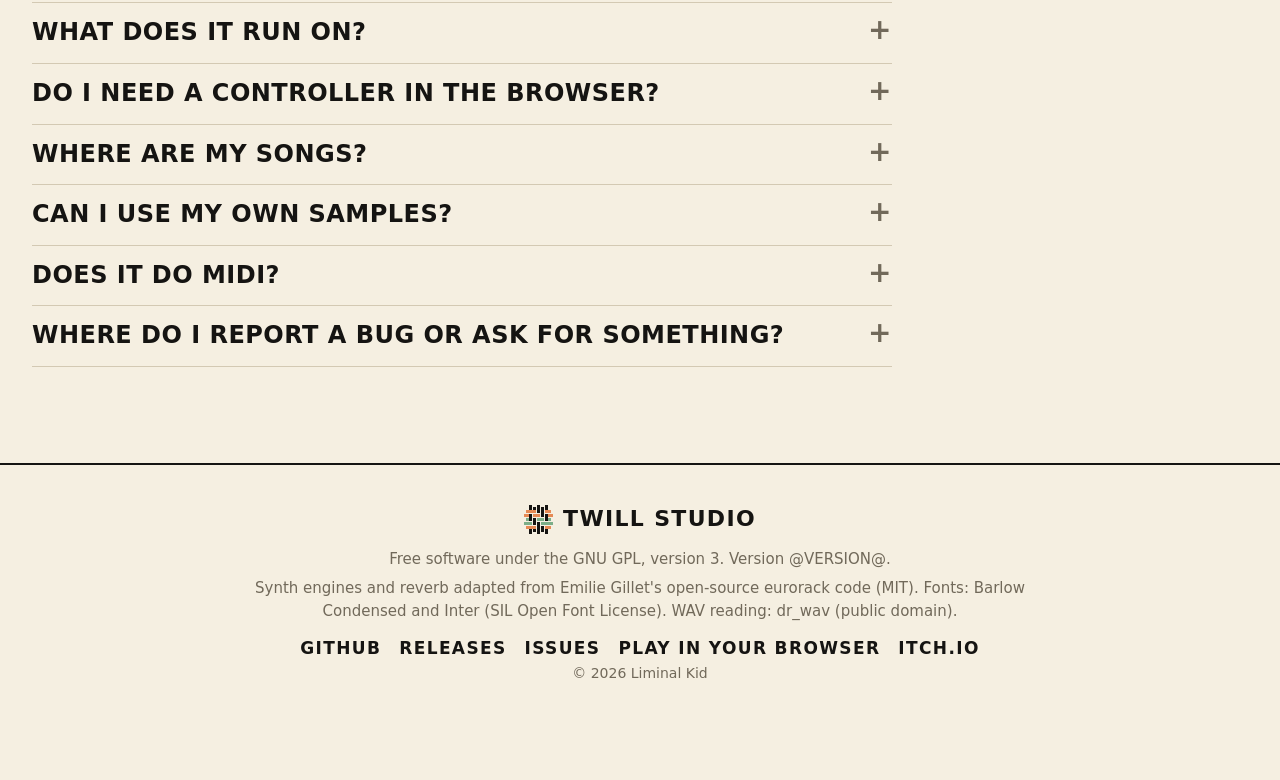
==== commit 64a6ba22: "Twill Studio 0.7.2" ====
--- a/site/index.html
+++ b/site/index.html
@@ -28,7 +28,7 @@
 
 <div class="strip">
   <span class="chip">NEW</span>
-  <span>Version @VERSION@: a download for KNULLI that needs nothing else installed.</span>
+  <span>Version @VERSION@: a download for muOS, installed from its Archive Manager.</span>
   <a href="https://github.com/LiminalKid/TwillStudio/releases/tag/v@VERSION@">What's new →</a>
 </div>
 
@@ -63,7 +63,7 @@
     <p class="eyebrow">FREE · OPEN SOURCE · VERSION @VERSION@</p>
     <h1>A piano-roll groovebox for handhelds.</h1>
     <p class="lede">Twenty-four synth engines, a sampler, chorus, delay and reverb, written note by
-      note with a d-pad. For KNULLI, PortMaster and TrimUI handhelds, and right here in your browser.</p>
+      note with a d-pad. For KNULLI, muOS, PortMaster and TrimUI handhelds, and right here in your browser.</p>
     <div class="ctas">
       <a class="button primary" href="play/"><kbd>X</kbd>Play in your browser</a>
       <a class="button" href="#get"><kbd>↓</kbd>Download for your handheld</a>
@@ -215,14 +215,15 @@
   </div>
   <dl class="spec">
     <div><dt>KNULLI</dt><dd><a href="https://github.com/LiminalKid/TwillStudio/releases/latest/download/TwillStudio-KNULLI.zip">TwillStudio-KNULLI.zip</a>: unzip it into <code>roms/ports</code> on the card's SHARE partition, update the gamelists and start it from Ports. Nothing else to install. <a href="https://youtu.be/c9Al1mPP7PQ">Watch how, in one minute</a>.</dd></div>
+    <div><dt>MUOS</dt><dd><a href="https://github.com/LiminalKid/TwillStudio/releases/latest/download/TwillStudio-muOS.muxapp">TwillStudio-muOS.muxapp</a>: copy it into <code>ARCHIVE</code> on the card, choose it in Archive Manager and start it from Applications. Nothing else to install.</dd></div>
     <div><dt>NEXTUI</dt><dd>Install Twill Studio from the Pak Store, or unzip <a href="https://github.com/LiminalKid/TwillStudio/releases/latest/download/TwillStudio.pak.zip">TwillStudio.pak.zip</a> into <code>Tools/tg5040/Twill Studio.pak/</code></dd></div>
     <div><dt>TRIMUI STOCK</dt><dd><a href="https://github.com/LiminalKid/TwillStudio/releases/latest/download/TwillStudio-TrimUI.zip">TwillStudio-TrimUI.zip</a>: unzip it at the top of the card and start it from Apps</dd></div>
-    <div><dt>PORTMASTER</dt><dd>ROCKNIX, muOS, dArkOS, AmberELEC and others: find Twill Studio in PortMaster, or put the newest <a href="https://github.com/LiminalKid/TwillStudio/releases/latest/download/twill.zip">twill.zip</a> in its <i>autoinstall</i> folder and open PortMaster</dd></div>
+    <div><dt>PORTMASTER</dt><dd>ROCKNIX, dArkOS, AmberELEC and others: find Twill Studio in PortMaster, or put the newest <a href="https://github.com/LiminalKid/TwillStudio/releases/latest/download/twill.zip">twill.zip</a> in its <i>autoinstall</i> folder and open PortMaster</dd></div>
   </dl>
   <p class="fine">Quit from the end of the main menu, or with Menu + Start. Songs stay when you update.</p>
   <dl class="spec">
     <div><dt>NEEDS</dt><dd>A 64-bit (AArch64) handheld with a screen of 640×480 or more</dd></div>
-    <div><dt>TESTED ON</dt><dd>TrimUI Brick Pro and Anbernic RG28XX (KNULLI), Retroid Pocket 5 (ROCKNIX)</dd></div>
+    <div><dt>TESTED ON</dt><dd>TrimUI Brick Pro and Anbernic RG28XX (KNULLI), Anbernic RG28XX (muOS), Retroid Pocket 5 (ROCKNIX)</dd></div>
     <div><dt>SAVES</dt><dd>Autosave next to the app; projects in <code>projects/</code>, WAV renders in <code>renders/</code></dd></div>
     <div><dt>SAMPLES</dt><dd>WAV files in <code>samples/</code>, next to the app</dd></div>
     <div><dt>DESKTOP</dt><dd>Builds on macOS and Linux from the <a href="https://github.com/LiminalKid/TwillStudio/blob/main/BUILDING.md">source</a></dd></div>
@@ -278,7 +279,7 @@
     </details>
     <details>
       <summary>What does it run on?</summary>
-      <p>64-bit Linux handhelds (KNULLI, NextUI, the stock TrimUI system, and others through PortMaster), with a screen of 640×480 or larger; current
+      <p>64-bit Linux handhelds (KNULLI, muOS, NextUI, the stock TrimUI system, and others through PortMaster), with a screen of 640×480 or larger; current
         web browsers on a computer; and macOS or Linux if you build it yourself.</p>
     </details>
     <details>
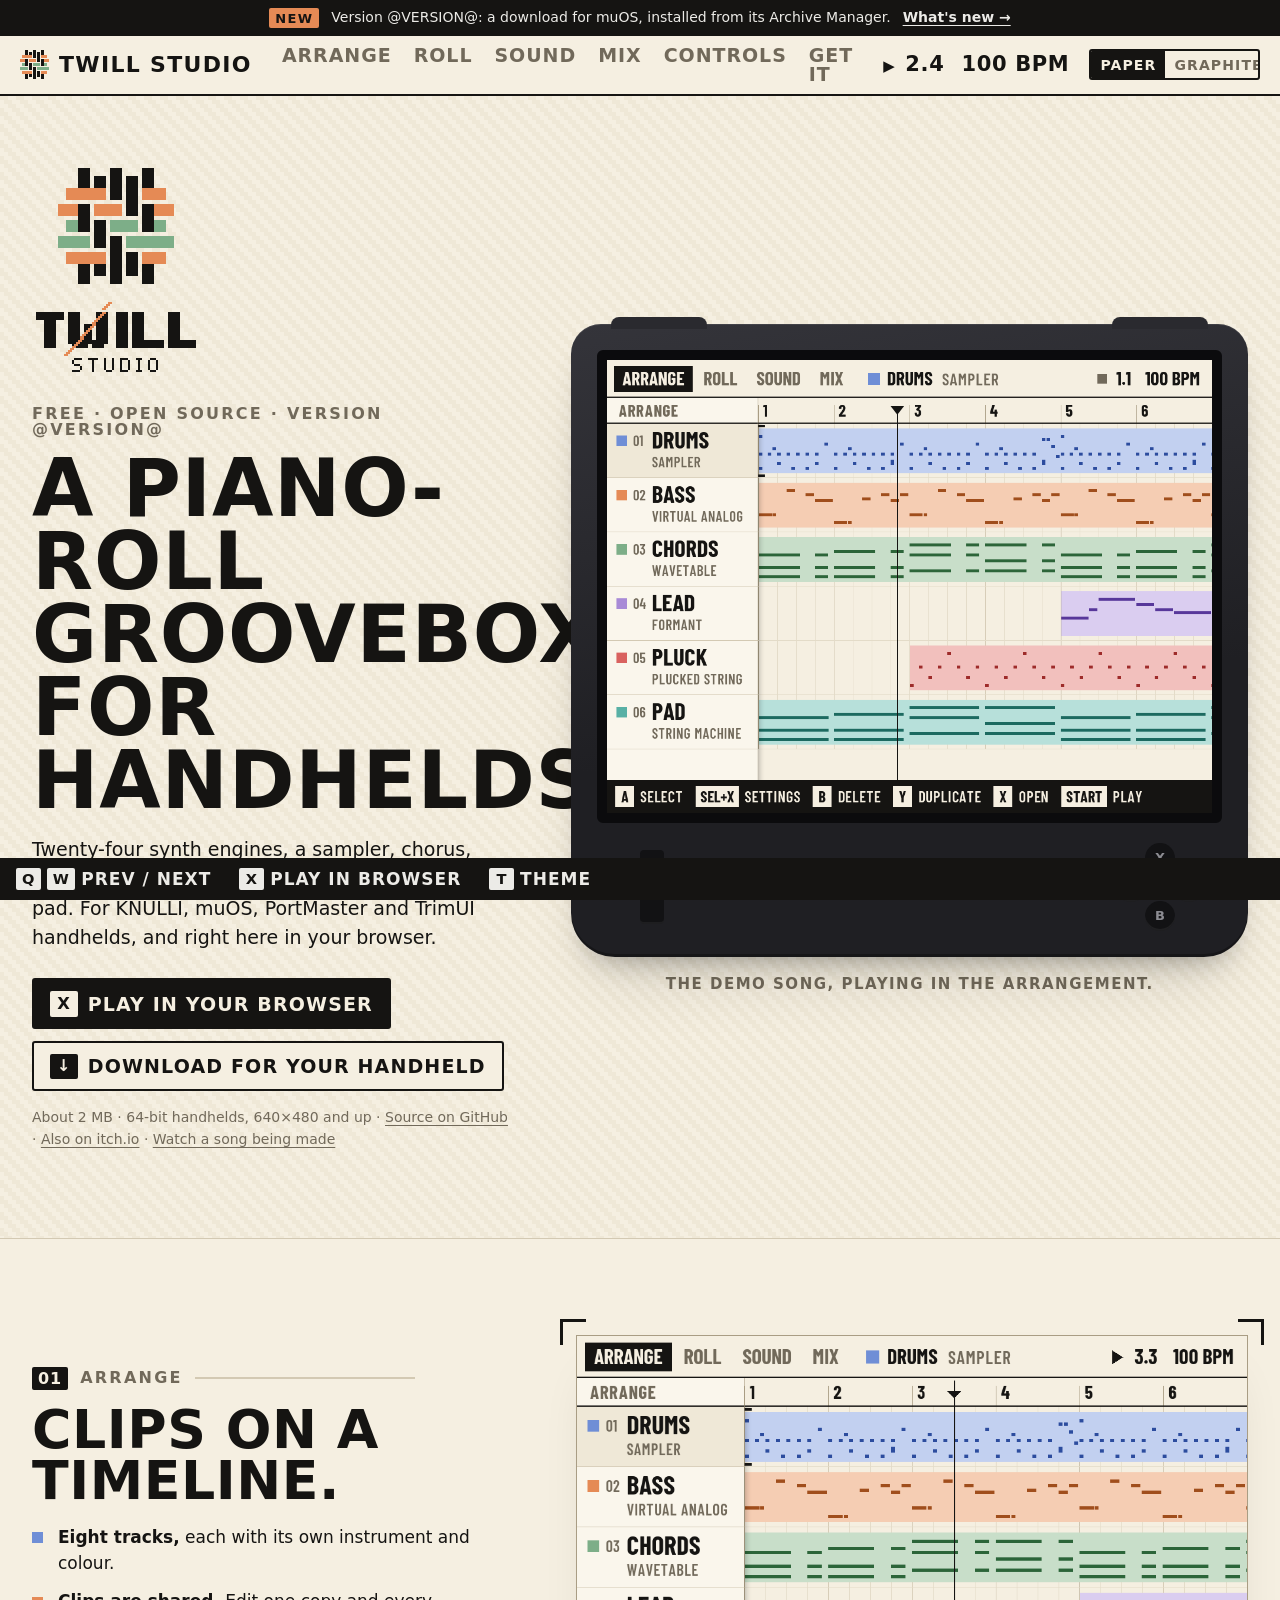
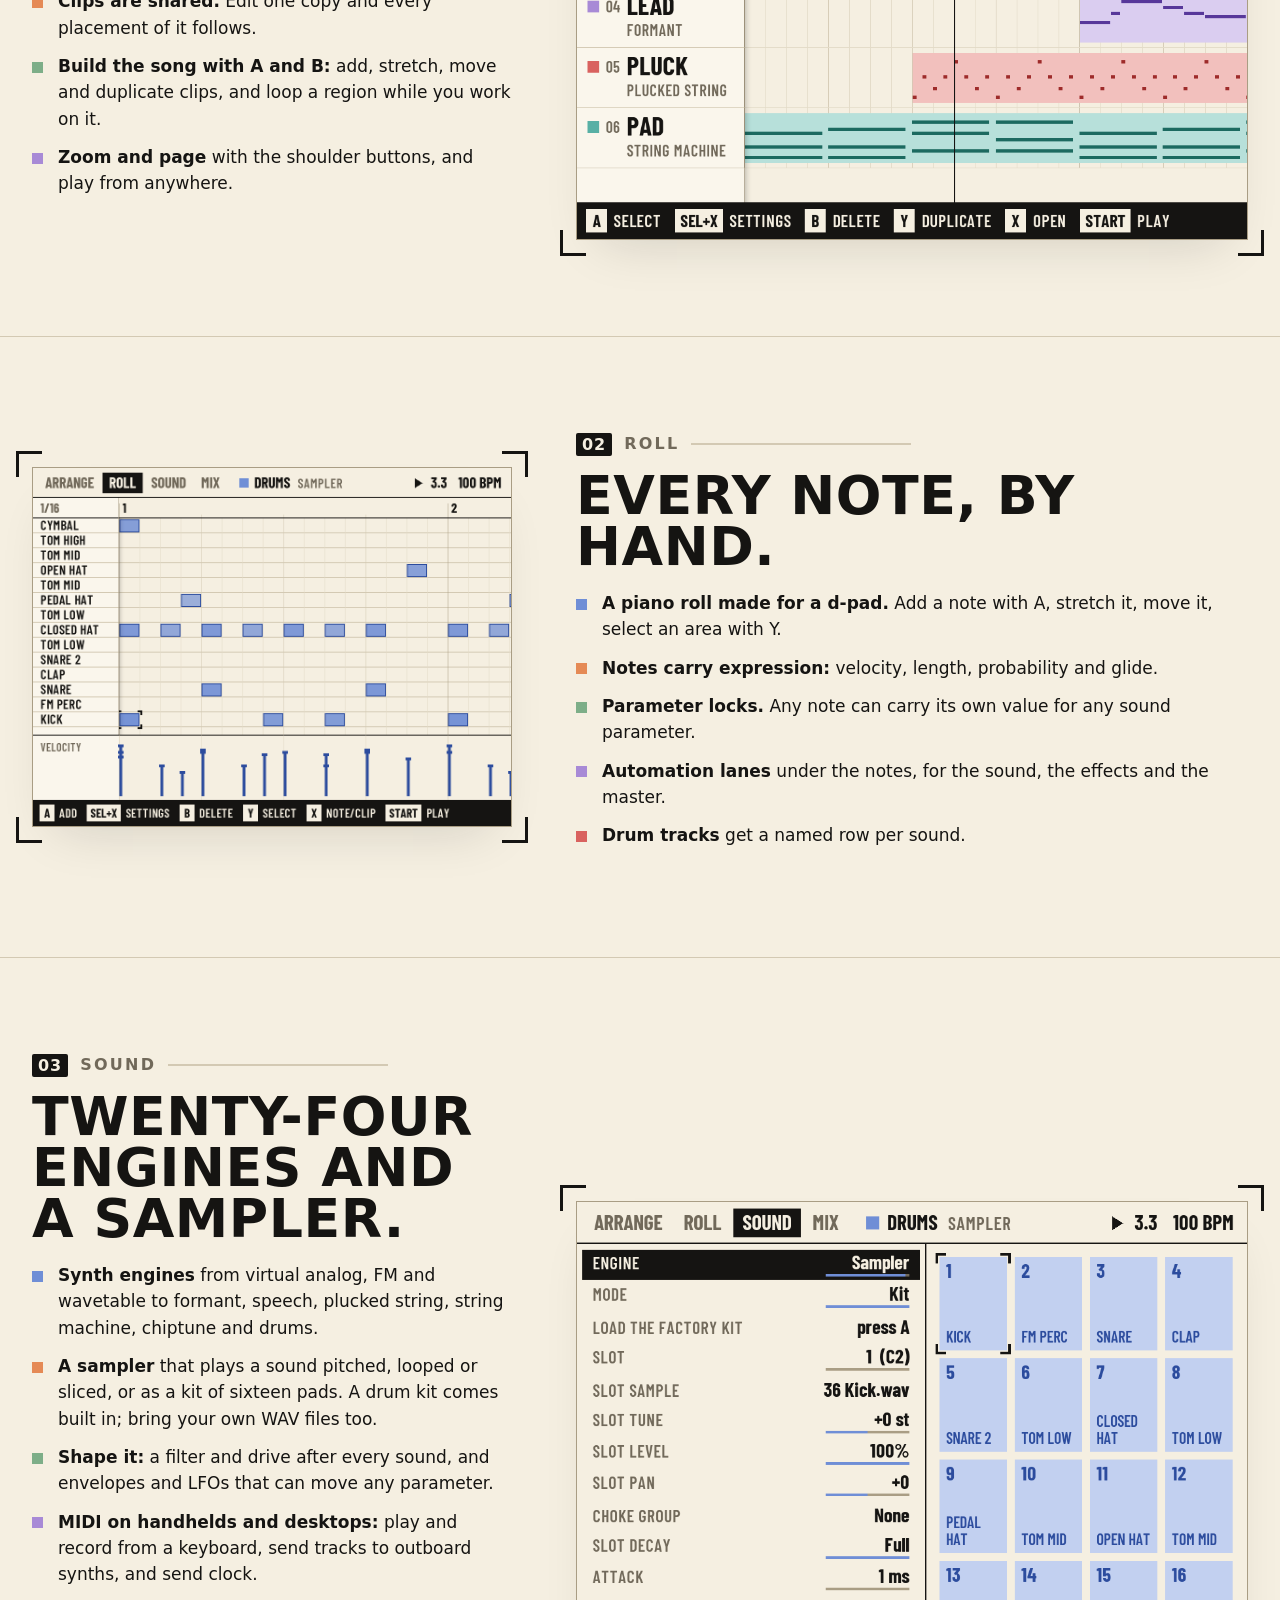
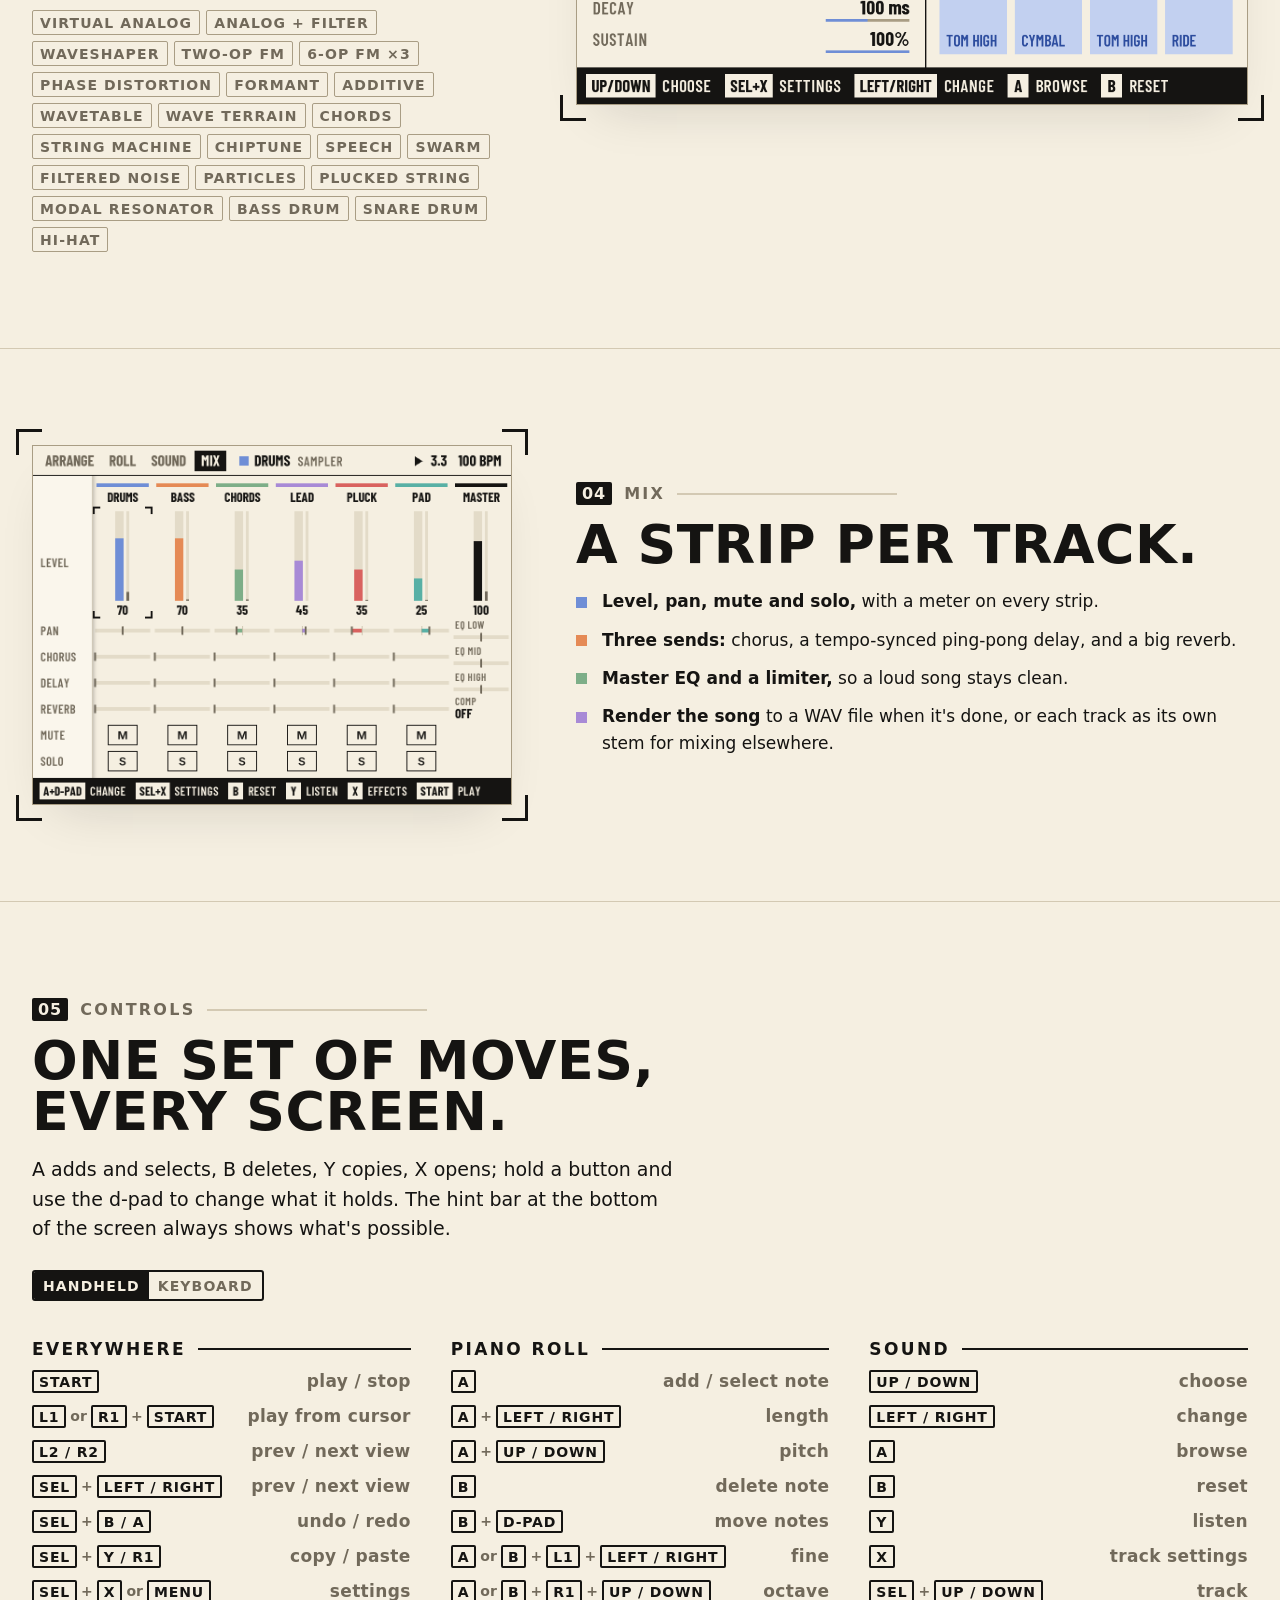
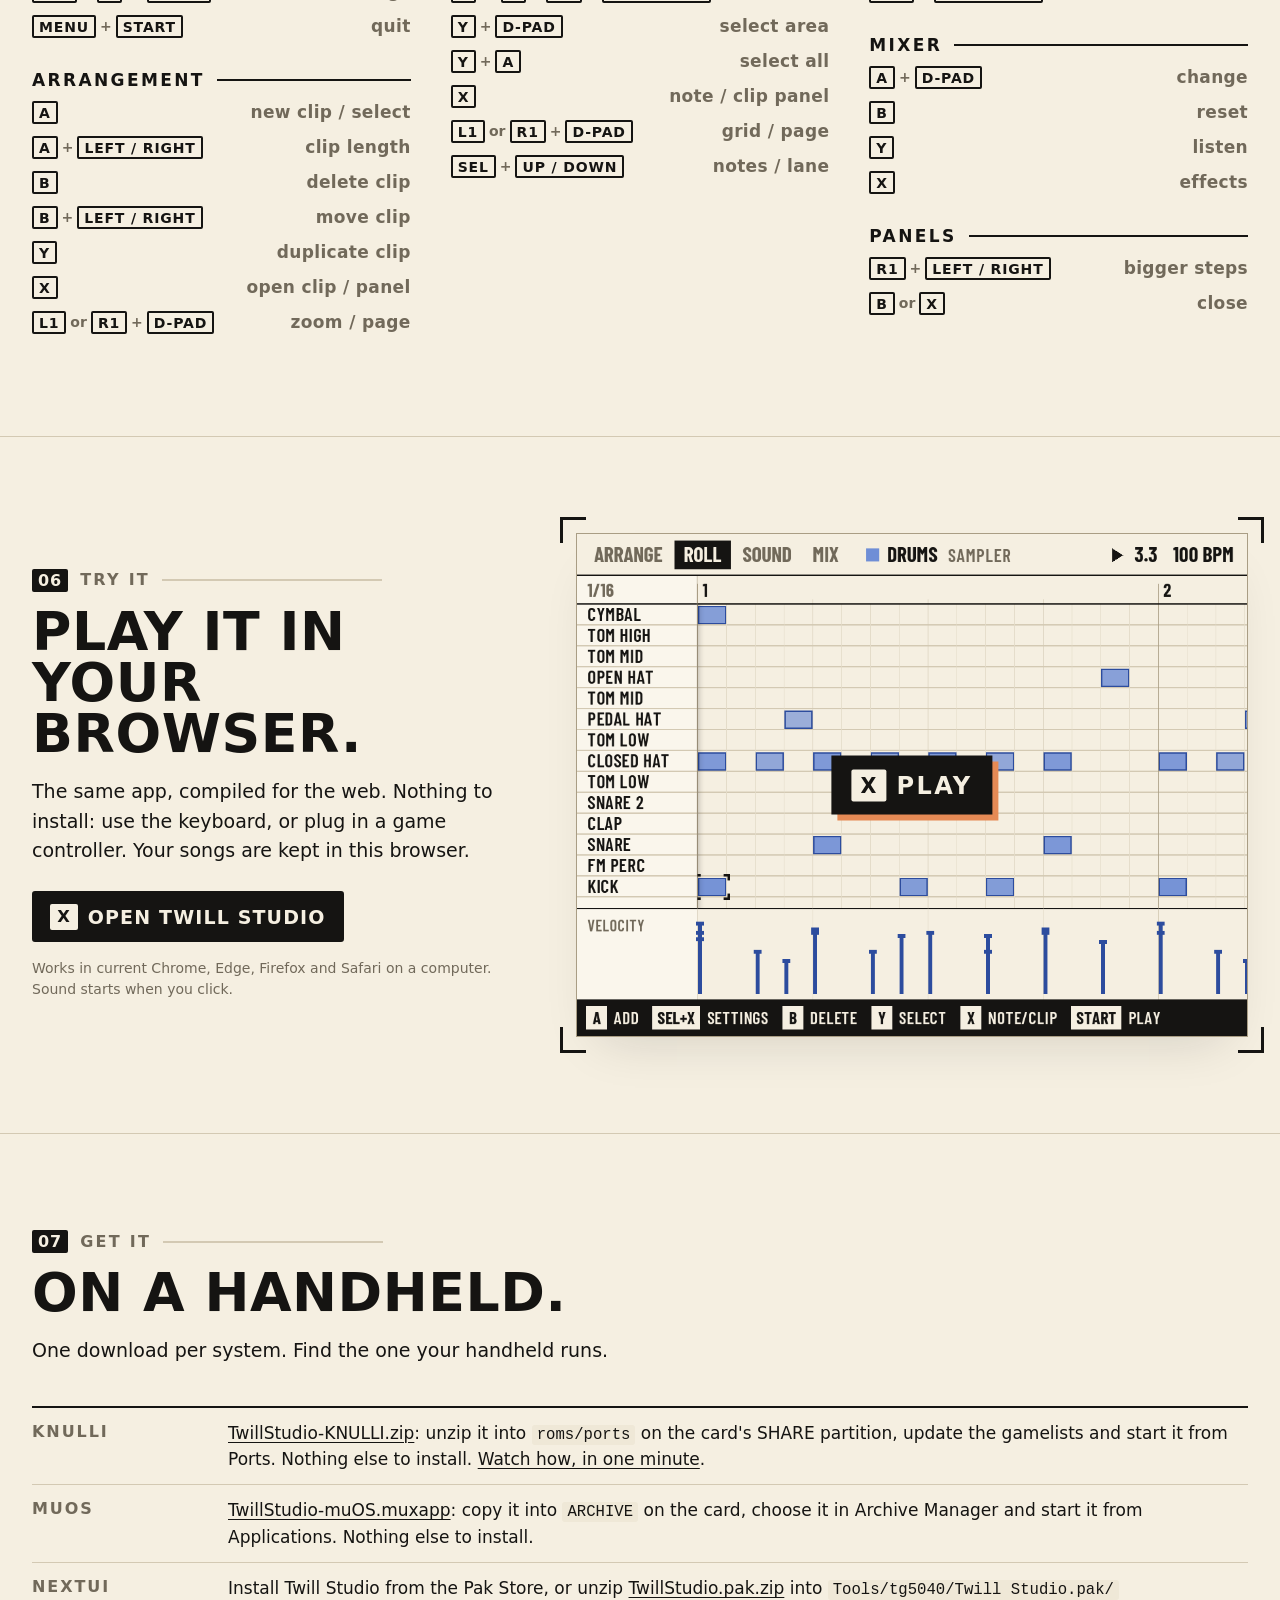
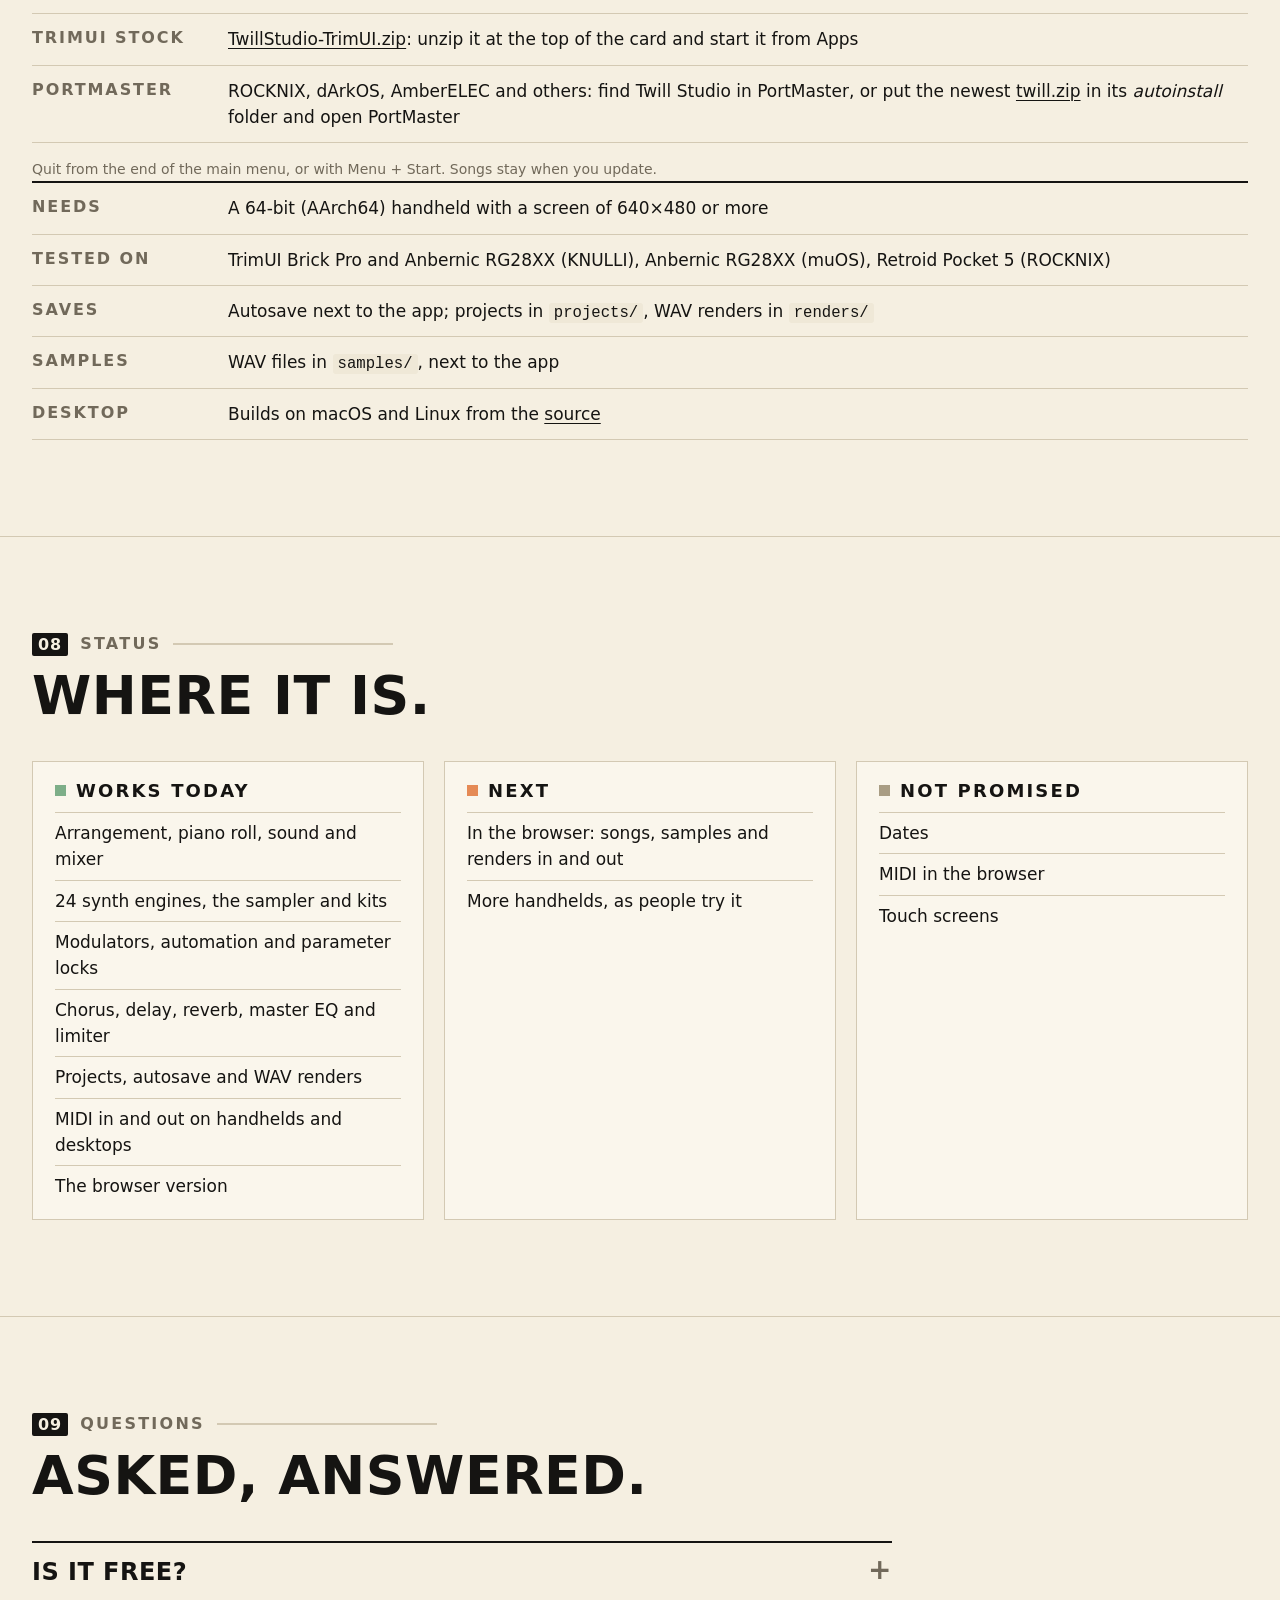
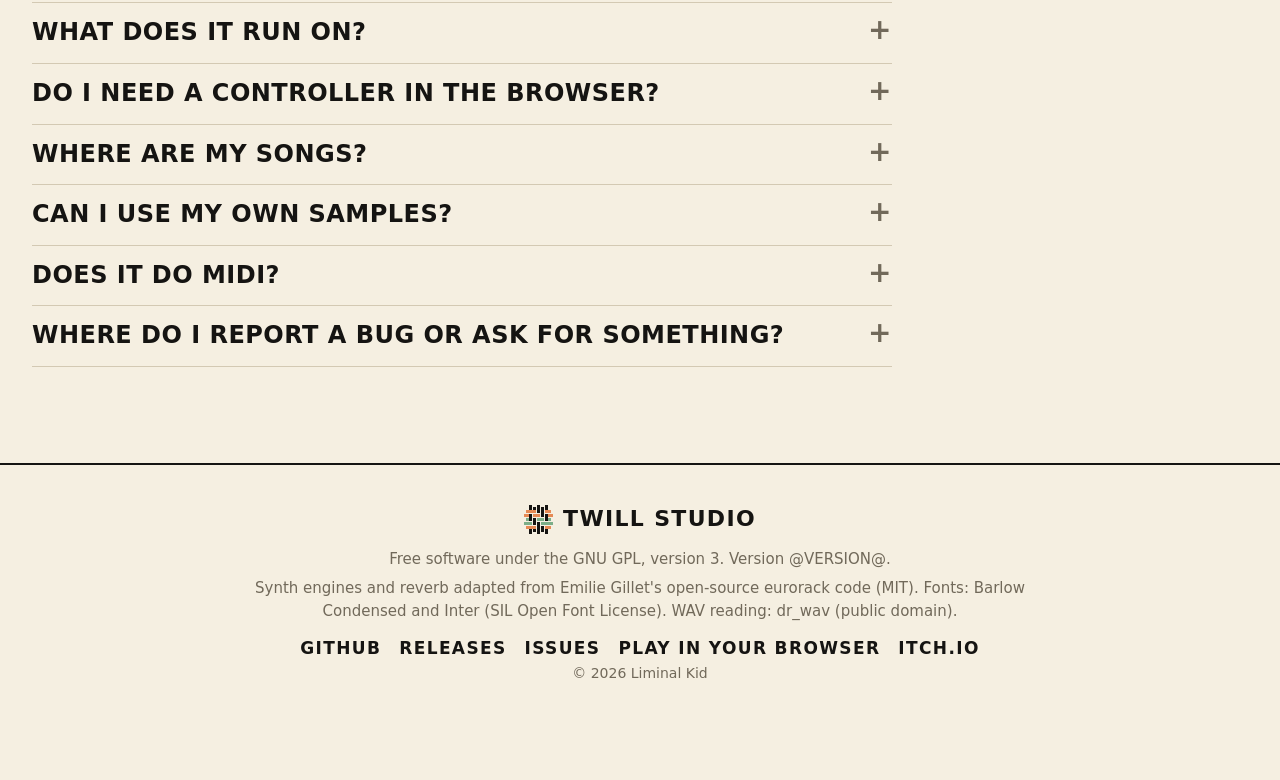
==== commit 1e41a051: "Link the video of a song being made from the README and the website; handhelds log each start-up ste" ====
--- a/site/index.html
+++ b/site/index.html
@@ -70,7 +70,8 @@
     </div>
     <p class="fine">About 2 MB · 64-bit handhelds, 640×480 and up ·
       <a href="https://github.com/LiminalKid/TwillStudio">Source on GitHub</a> ·
-      <a href="https://liminalkid.itch.io/twill-studio">Also on itch.io</a></p>
+      <a href="https://liminalkid.itch.io/twill-studio">Also on itch.io</a> ·
+      <a href="https://youtu.be/x4hyt8XKBQg">Watch a song being made</a></p>
   </div>
   <div class="hero-device">
     <div class="device" aria-hidden="true">
